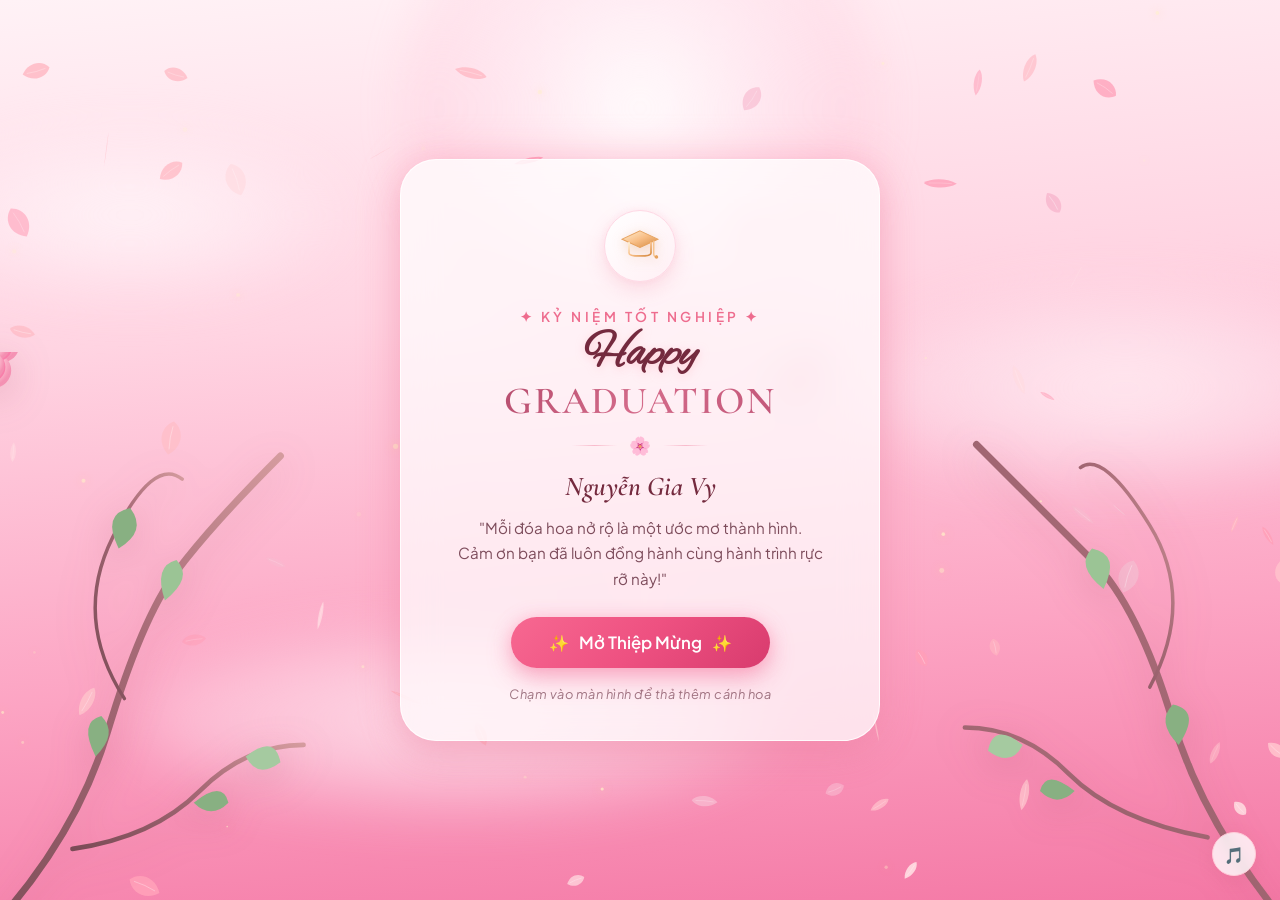
==== index.html @ b35f0ede "feat: init graduation card intro with blooming flowers and pink sky" ====
<!DOCTYPE html>
<html lang="vi">
<head>
  <meta charset="UTF-8">
  <meta name="viewport" content="width=device-width, initial-scale=1.0">
  <title>Thiệp Tốt Nghiệp - Gia Vy</title>
  <!-- Google Fonts -->
  <link rel="preconnect" href="https://fonts.googleapis.com">
  <link rel="preconnect" href="https://fonts.gstatic.com" crossorigin>
  <link href="https://fonts.googleapis.com/css2?family=Alex+Brush&family=Cormorant+Garamond:ital,wght@0,400;0,600;1,400&family=Plus+Jakarta+Sans:wght@300;400;500;600&display=swap" rel="stylesheet">
  <!-- Stylesheet -->
  <link rel="stylesheet" href="style.css">
</head>
<body>

  <!-- Background Canvas for Falling Petals & Fairy Lights -->
  <canvas id="petalCanvas"></canvas>

  <!-- Sky Elements: Floating Dreamy Clouds & Sun Glow -->
  <div class="sky-atmosphere">
    <div class="sun-glow"></div>
    <div class="cloud cloud-1"></div>
    <div class="cloud cloud-2"></div>
    <div class="cloud cloud-3"></div>
  </div>

  <!-- Growing Flower Vines & Blooming Blossoms (SVG Frame) -->
  <div class="floral-frame">
    <!-- Bottom Left Blooming Branch -->
    <svg class="vine-branch vine-left" viewBox="0 0 450 500" fill="none" xmlns="http://www.w3.org/2000/svg">
      <defs>
        <linearGradient id="branchGrad" x1="0%" y1="100%" x2="100%" y2="0%">
          <stop offset="0%" stop-color="#7a4b56"/>
          <stop offset="60%" stop-color="#a86b77"/>
          <stop offset="100%" stop-color="#d49b9e"/>
        </linearGradient>
        <radialGradient id="petalGrad1" cx="30%" cy="30%" r="70%">
          <stop offset="0%" stop-color="#fff5f7"/>
          <stop offset="50%" stop-color="#ffb8cf"/>
          <stop offset="100%" stop-color="#f87aa7"/>
        </radialGradient>
        <radialGradient id="petalGrad2" cx="30%" cy="30%" r="70%">
          <stop offset="0%" stop-color="#ffffff"/>
          <stop offset="60%" stop-color="#ffccd9"/>
          <stop offset="100%" stop-color="#f48fb1"/>
        </radialGradient>
        <filter id="bloomGlow" x="-20%" y="-20%" width="140%" height="140%">
          <feGaussianBlur stdDeviation="3" result="blur" />
          <feComposite in="SourceGraphic" in2="blur" operator="over" />
        </filter>
      </defs>

      <!-- Main Branch Trunk -->
      <path class="branch-stem branch-stem-1" d="M -10 520 Q 80 430 110 330 T 170 190 T 260 90" stroke="url(#branchGrad)" stroke-width="6" stroke-linecap="round"/>
      <path class="branch-stem branch-stem-2" d="M 80 430 Q 150 420 190 380 T 280 340" stroke="url(#branchGrad)" stroke-width="4" stroke-linecap="round"/>
      <path class="branch-stem branch-stem-3" d="M 125 300 Q 80 230 115 160 T 175 110" stroke="url(#branchGrad)" stroke-width="3" stroke-linecap="round"/>

      <!-- Leaves -->
      <g class="leaves-group">
        <path class="leaf leaf-1" d="M 100 350 Q 85 320 105 315 Q 120 330 100 350 Z" fill="#88b082"/>
        <path class="leaf leaf-2" d="M 160 215 Q 150 185 170 180 Q 185 195 160 215 Z" fill="#9bc495"/>
        <path class="leaf leaf-3" d="M 185 390 Q 210 370 215 390 Q 200 405 185 390 Z" fill="#88b082"/>
        <path class="leaf leaf-4" d="M 230 350 Q 255 330 260 355 Q 240 370 230 350 Z" fill="#a5caa0"/>
        <path class="leaf leaf-5" d="M 120 170 Q 105 140 130 135 Q 145 155 120 170 Z" fill="#88b082"/>
      </g>

      <!-- Blossoms on Left Branch -->
      <g class="flower-node flower-1" transform="translate(260, 90)">
        <g class="flower-petals">
          <circle cx="0" cy="-18" r="14" fill="url(#petalGrad1)" opacity="0.9"/>
          <circle cx="17" cy="-6" r="14" fill="url(#petalGrad1)" opacity="0.9"/>
          <circle cx="11" cy="15" r="14" fill="url(#petalGrad1)" opacity="0.9"/>
          <circle cx="-11" cy="15" r="14" fill="url(#petalGrad1)" opacity="0.9"/>
          <circle cx="-17" cy="-6" r="14" fill="url(#petalGrad1)" opacity="0.9"/>
          <!-- Inner Core -->
          <circle cx="0" cy="0" r="7" fill="#ffe082"/>
          <circle cx="0" cy="0" r="3" fill="#ffb300"/>
        </g>
      </g>

      <g class="flower-node flower-2" transform="translate(170, 190) scale(1.15)">
        <g class="flower-petals">
          <circle cx="0" cy="-20" r="15" fill="url(#petalGrad2)" opacity="0.95"/>
          <circle cx="19" cy="-6" r="15" fill="url(#petalGrad2)" opacity="0.95"/>
          <circle cx="12" cy="16" r="15" fill="url(#petalGrad2)" opacity="0.95"/>
          <circle cx="-12" cy="16" r="15" fill="url(#petalGrad2)" opacity="0.95"/>
          <circle cx="-19" cy="-6" r="15" fill="url(#petalGrad2)" opacity="0.95"/>
          <circle cx="0" cy="0" r="8" fill="#ffe57f"/>
          <circle cx="0" cy="0" r="4" fill="#ffca28"/>
        </g>
      </g>

      <g class="flower-node flower-3" transform="translate(280, 340) scale(0.95)">
        <g class="flower-petals">
          <circle cx="0" cy="-16" r="13" fill="url(#petalGrad1)" opacity="0.9"/>
          <circle cx="15" cy="-5" r="13" fill="url(#petalGrad1)" opacity="0.9"/>
          <circle cx="9" cy="13" r="13" fill="url(#petalGrad1)" opacity="0.9"/>
          <circle cx="-9" cy="13" r="13" fill="url(#petalGrad1)" opacity="0.9"/>
          <circle cx="-15" cy="-5" r="13" fill="url(#petalGrad1)" opacity="0.9"/>
          <circle cx="0" cy="0" r="6" fill="#ffe082"/>
        </g>
      </g>

      <g class="flower-node flower-4" transform="translate(175, 110) scale(0.85)">
        <g class="flower-petals">
          <circle cx="0" cy="-15" r="12" fill="url(#petalGrad2)"/>
          <circle cx="14" cy="-5" r="12" fill="url(#petalGrad2)"/>
          <circle cx="9" cy="12" r="12" fill="url(#petalGrad2)"/>
          <circle cx="-9" cy="12" r="12" fill="url(#petalGrad2)"/>
          <circle cx="-14" cy="-5" r="12" fill="url(#petalGrad2)"/>
          <circle cx="0" cy="0" r="5" fill="#ffe082"/>
        </g>
      </g>

      <!-- Flower Buds -->
      <g class="flower-node flower-bud-1" transform="translate(125, 300) scale(0.6)">
        <ellipse cx="0" cy="0" rx="9" ry="15" fill="#f48fb1" transform="rotate(-30)"/>
        <ellipse cx="4" cy="0" rx="7" ry="12" fill="#ffb8cf" transform="rotate(-15)"/>
      </g>
    </svg>

    <!-- Bottom Right Blooming Branch -->
    <svg class="vine-branch vine-right" viewBox="0 0 450 500" fill="none" xmlns="http://www.w3.org/2000/svg">
      <!-- Symmetrical / organically mirrored branches -->
      <path class="branch-stem branch-stem-r1" d="M 460 520 Q 370 420 340 320 T 270 180 T 170 80" stroke="url(#branchGrad)" stroke-width="6" stroke-linecap="round"/>
      <path class="branch-stem branch-stem-r2" d="M 370 420 Q 290 405 250 365 T 160 325" stroke="url(#branchGrad)" stroke-width="4" stroke-linecap="round"/>
      <path class="branch-stem branch-stem-r3" d="M 320 290 Q 360 215 320 150 T 260 100" stroke="url(#branchGrad)" stroke-width="3" stroke-linecap="round"/>

      <!-- Leaves -->
      <g class="leaves-group">
        <path class="leaf leaf-r1" d="M 345 340 Q 365 310 340 305 Q 325 320 345 340 Z" fill="#88b082"/>
        <path class="leaf leaf-r2" d="M 280 205 Q 295 175 270 170 Q 255 185 280 205 Z" fill="#9bc495"/>
        <path class="leaf leaf-r3" d="M 255 380 Q 230 360 225 380 Q 240 395 255 380 Z" fill="#88b082"/>
        <path class="leaf leaf-r4" d="M 210 340 Q 185 320 180 345 Q 200 360 210 340 Z" fill="#a5caa0"/>
      </g>

      <!-- Blossoms on Right Branch -->
      <g class="flower-node flower-r1" transform="translate(170, 80) scale(1.1)">
        <g class="flower-petals">
          <circle cx="0" cy="-18" r="14" fill="url(#petalGrad1)" opacity="0.92"/>
          <circle cx="17" cy="-6" r="14" fill="url(#petalGrad1)" opacity="0.92"/>
          <circle cx="11" cy="15" r="14" fill="url(#petalGrad1)" opacity="0.92"/>
          <circle cx="-11" cy="15" r="14" fill="url(#petalGrad1)" opacity="0.92"/>
          <circle cx="-17" cy="-6" r="14" fill="url(#petalGrad1)" opacity="0.92"/>
          <circle cx="0" cy="0" r="7" fill="#ffe082"/>
          <circle cx="0" cy="0" r="3" fill="#ffb300"/>
        </g>
      </g>

      <g class="flower-node flower-r2" transform="translate(270, 180) scale(1.2)">
        <g class="flower-petals">
          <circle cx="0" cy="-20" r="15" fill="url(#petalGrad2)" opacity="0.96"/>
          <circle cx="19" cy="-6" r="15" fill="url(#petalGrad2)" opacity="0.96"/>
          <circle cx="12" cy="16" r="15" fill="url(#petalGrad2)" opacity="0.96"/>
          <circle cx="-12" cy="16" r="15" fill="url(#petalGrad2)" opacity="0.96"/>
          <circle cx="-19" cy="-6" r="15" fill="url(#petalGrad2)" opacity="0.96"/>
          <circle cx="0" cy="0" r="8" fill="#ffe57f"/>
          <circle cx="0" cy="0" r="4" fill="#ffca28"/>
        </g>
      </g>

      <g class="flower-node flower-r3" transform="translate(160, 325) scale(0.9)">
        <g class="flower-petals">
          <circle cx="0" cy="-16" r="13" fill="url(#petalGrad1)"/>
          <circle cx="15" cy="-5" r="13" fill="url(#petalGrad1)"/>
          <circle cx="9" cy="13" r="13" fill="url(#petalGrad1)"/>
          <circle cx="-9" cy="13" r="13" fill="url(#petalGrad1)"/>
          <circle cx="-15" cy="-5" r="13" fill="url(#petalGrad1)"/>
          <circle cx="0" cy="0" r="6" fill="#ffe082"/>
        </g>
      </g>

      <g class="flower-node flower-r4" transform="translate(260, 100) scale(0.8)">
        <g class="flower-petals">
          <circle cx="0" cy="-15" r="12" fill="url(#petalGrad2)"/>
          <circle cx="14" cy="-5" r="12" fill="url(#petalGrad2)"/>
          <circle cx="9" cy="12" r="12" fill="url(#petalGrad2)"/>
          <circle cx="-9" cy="12" r="12" fill="url(#petalGrad2)"/>
          <circle cx="-14" cy="-5" r="12" fill="url(#petalGrad2)"/>
          <circle cx="0" cy="0" r="5" fill="#ffe082"/>
        </g>
      </g>
    </svg>
  </div>

  <!-- Central Intro Content Container -->
  <main class="intro-container">
    <div class="intro-card" id="introCard">
      <!-- Graduation Icon Badge -->
      <div class="badge-wrapper">
        <div class="badge-pulse"></div>
        <div class="grad-badge">
          <!-- Graduation Cap SVG -->
          <svg class="cap-svg" viewBox="0 0 64 64" fill="none" xmlns="http://www.w3.org/2000/svg">
            <path d="M32 10 L58 22 L32 34 L6 22 Z" fill="url(#badgeGoldGrad)" stroke="#e6a15c" stroke-width="1.5"/>
            <path d="M16 27 V42 C16 48 48 48 48 42 V27" stroke="url(#badgeGoldGrad)" stroke-width="2.5" fill="none" stroke-linecap="round"/>
            <path d="M52 25 V44 Q52 46 54 48 L56 46" stroke="#f6c28b" stroke-width="2" stroke-linecap="round"/>
            <circle cx="56" cy="48" r="2.5" fill="#e6a15c"/>
            <defs>
              <linearGradient id="badgeGoldGrad" x1="0%" y1="0%" x2="100%" y2="100%">
                <stop offset="0%" stop-color="#fff0d4"/>
                <stop offset="50%" stop-color="#f8be86"/>
                <stop offset="100%" stop-color="#d4883e"/>
              </linearGradient>
            </defs>
          </svg>
        </div>
      </div>

      <!-- Typography -->
      <div class="text-group">
        <p class="intro-pretitle">✦ Kỷ Niệm Tốt Nghiệp ✦</p>
        <h1 class="intro-title">
          <span class="greeting-word">Happy</span>
          <span class="highlight-name">Graduation</span>
        </h1>
        <div class="title-divider">
          <span class="divider-line"></span>
          <span class="divider-flower">🌸</span>
          <span class="divider-line"></span>
        </div>
        <p class="intro-recipient">Nguyễn Gia Vy</p>
        <p class="intro-quote">
          "Mỗi đóa hoa nở rộ là một ước mơ thành hình.<br>
          Cảm ơn bạn đã luôn đồng hành cùng hành trình rực rỡ này!"
        </p>
      </div>

      <!-- Call to Action Button -->
      <div class="action-wrap">
        <button class="open-card-btn" id="openCardBtn" aria-label="Mở thiệp mời">
          <span class="btn-sparkle">✨</span>
          <span class="btn-text">Mở Thiệp Mừng</span>
          <span class="btn-sparkle">✨</span>
          <div class="btn-reflection"></div>
        </button>
      </div>

      <!-- Subtle hint text -->
      <p class="tap-hint">Chạm vào màn hình để thả thêm cánh hoa</p>
    </div>
  </main>

  <!-- Interactive Invitation Modal (Appears when button is clicked) -->
  <section class="invitation-modal" id="invitationModal" aria-hidden="true">
    <div class="modal-backdrop" id="modalBackdrop"></div>
    <div class="modal-card">
      <button class="close-btn" id="closeModalBtn" aria-label="Đóng thiệp">&times;</button>
      <div class="modal-inner">
        <div class="modal-header">
          <span class="modal-tag">LỜI MỜI TRÂN TRỌNG</span>
          <h2>Lễ Trao Bằng Tốt Nghiệp</h2>
          <div class="gold-line"></div>
        </div>
        <div class="modal-body">
          <p class="invitee-text">Thân mời Bạn đến chung vui cùng</p>
          <h3 class="grad-name">Nguyễn Gia Vy</h3>
          
          <div class="info-grid">
            <div class="info-item">
              <span class="info-icon">📅</span>
              <div class="info-detail">
                <strong>Thời gian</strong>
                <p>08:30 — Thứ Bảy, Ngày 28/11/2026</p>
              </div>
            </div>
            <div class="info-item">
              <span class="info-icon">📍</span>
              <div class="info-detail">
                <strong>Địa điểm</strong>
                <p>Hội Trường A - Đại học Quốc Gia</p>
              </div>
            </div>
            <div class="info-item">
              <span class="info-icon">👗</span>
              <div class="info-detail">
                <strong>Dresscode</strong>
                <p>Trắng / Hồng Pastel / Tự do rạng rỡ</p>
              </div>
            </div>
          </div>

          <div class="modal-wish">
            "Sự hiện diện của bạn là niềm vinh hạnh và kỷ niệm đáng nhớ nhất trong ngày tốt nghiệp của mình!"
          </div>
        </div>
        <div class="modal-footer">
          <button class="btn-secondary" id="replayIntroBtn">🌸 Xem lại hiệu ứng hoa</button>
        </div>
      </div>
    </div>
  </section>

  <!-- Audio control (optional gentle ambiance) -->
  <div class="audio-control" id="audioToggle" title="Bật/Tắt nhạc nhẹ">
    <span class="audio-icon">🎵</span>
  </div>

  <!-- Scripts -->
  <script src="script.js"></script>
</body>
</html>
---- style.css ----
/* ==========================================================================
   GRADUATION INVITATION INTRO - PINK SKY & BLOOMING BLOSSOMS
   ========================================================================== */

:root {
  --pink-sky-top: #fff0f5;
  --pink-sky-mid: #ffd1dc;
  --pink-sky-bot: #f99bb8;
  --pink-deep: #ee6c8e;
  --pink-accent: #ff477e;
  --pink-dark-rose: #742a3e;
  --gold-warm: #dca052;
  --gold-light: #ffe5b4;
  --gold-glow: rgba(230, 161, 92, 0.4);
  --card-bg: rgba(255, 255, 255, 0.72);
  --card-border: rgba(255, 255, 255, 0.85);
  --text-primary: #4d2331;
  --text-secondary: #7e4d5c;
  --shadow-soft: 0 15px 35px rgba(212, 107, 138, 0.22);
  --shadow-glow: 0 0 40px rgba(255, 154, 182, 0.45);
}

* {
  margin: 0;
  padding: 0;
  box-sizing: border-box;
  -webkit-tap-highlight-color: transparent;
}

html, body {
  width: 100%;
  height: 100%;
  overflow: hidden;
  font-family: 'Plus Jakarta Sans', -apple-system, BlinkMacSystemFont, sans-serif;
  color: var(--text-primary);
  background: linear-gradient(175deg, #fff2f6 0%, #ffd4e2 35%, #fca4c3 70%, #f478a5 100%);
  user-select: none;
}

/* ==========================================
   1. PINK SKY & CLOUDS ATMOSPHERE
   ========================================== */
.sky-atmosphere {
  position: absolute;
  top: 0;
  left: 0;
  width: 100%;
  height: 100%;
  pointer-events: none;
  z-index: 1;
  overflow: hidden;
}

/* Soft glowing sun aura */
.sun-glow {
  position: absolute;
  top: 12%;
  left: 50%;
  transform: translate(-50%, -50%);
  width: 480px;
  height: 480px;
  border-radius: 50%;
  background: radial-gradient(circle, rgba(255, 255, 255, 0.85) 0%, rgba(255, 230, 240, 0.5) 40%, rgba(255, 182, 206, 0.2) 65%, transparent 80%);
  filter: blur(20px);
  animation: sunBreathe 6s ease-in-out infinite alternate;
}

@keyframes sunBreathe {
  0% { transform: translate(-50%, -50%) scale(0.95); opacity: 0.85; }
  100% { transform: translate(-50%, -50%) scale(1.08); opacity: 1; }
}

/* Dreamy floating pink clouds */
.cloud {
  position: absolute;
  background: radial-gradient(ellipse at center, rgba(255, 255, 255, 0.65) 0%, rgba(255, 238, 245, 0.35) 60%, transparent 80%);
  border-radius: 50%;
  filter: blur(28px);
  pointer-events: none;
}

.cloud-1 {
  width: 420px;
  height: 160px;
  top: 15%;
  left: -80px;
  animation: floatCloudLeft 35s linear infinite;
}

.cloud-2 {
  width: 550px;
  height: 200px;
  top: 32%;
  right: -120px;
  animation: floatCloudRight 42s linear infinite;
}

.cloud-3 {
  width: 650px;
  height: 180px;
  bottom: 10%;
  left: 10%;
  animation: floatCloudLeft 50s linear infinite;
}

@keyframes floatCloudLeft {
  0% { transform: translateX(-60px); }
  50% { transform: translateX(60px); }
  100% { transform: translateX(-60px); }
}

@keyframes floatCloudRight {
  0% { transform: translateX(50px); }
  50% { transform: translateX(-50px); }
  100% { transform: translateX(50px); }
}

/* ==========================================
   2. CANVAS FOR FALLING PETALS & SPARKLES
   ========================================== */
#petalCanvas {
  position: absolute;
  top: 0;
  left: 0;
  width: 100%;
  height: 100%;
  z-index: 2;
  pointer-events: auto; /* allows interactive touch/clicks */
}

/* ==========================================
   3. FLORAL FRAME & BLOOMING VINES
   ========================================== */
.floral-frame {
  position: absolute;
  top: 0;
  left: 0;
  width: 100%;
  height: 100%;
  pointer-events: none;
  z-index: 3;
  overflow: hidden;
}

.vine-branch {
  position: absolute;
  bottom: -30px;
  width: 46vw;
  max-width: 520px;
  min-width: 280px;
  filter: drop-shadow(0 10px 18px rgba(160, 68, 96, 0.25));
}

.vine-left {
  left: -20px;
}

.vine-right {
  right: -20px;
}

/* Branch growth animation using stroke-dashoffset */
.branch-stem {
  stroke-dasharray: 1000;
  stroke-dashoffset: 1000;
  animation: growBranch 2.8s cubic-bezier(0.22, 1, 0.36, 1) forwards;
}

.branch-stem-1, .branch-stem-r1 {
  animation-delay: 0.2s;
}

.branch-stem-2, .branch-stem-r2 {
  animation-delay: 0.7s;
}

.branch-stem-3, .branch-stem-r3 {
  animation-delay: 1.1s;
}

@keyframes growBranch {
  to {
    stroke-dashoffset: 0;
  }
}

/* Leaves sprouting animation */
.leaf {
  transform-box: fill-box;
  transform-origin: center bottom;
  transform: scale(0) rotate(15deg);
  opacity: 0;
  animation: sproutLeaf 1.4s cubic-bezier(0.34, 1.56, 0.64, 1) forwards;
}

.leaf-1, .leaf-r1 { animation-delay: 1.2s; }
.leaf-2, .leaf-r2 { animation-delay: 1.5s; }
.leaf-3, .leaf-r3 { animation-delay: 1.7s; }
.leaf-4, .leaf-r4 { animation-delay: 1.9s; }
.leaf-5 { animation-delay: 2.1s; }

@keyframes sproutLeaf {
  0% {
    transform: scale(0) rotate(20deg);
    opacity: 0;
  }
  60% {
    opacity: 1;
    transform: scale(1.15) rotate(-5deg);
  }
  100% {
    opacity: 1;
    transform: scale(1) rotate(0deg);
  }
}

/* Flowers blossoming animation */
.flower-node {
  transform-box: fill-box;
  transform-origin: center center;
  transform: scale(0) rotate(-45deg);
  opacity: 0;
  animation: bloomBlossom 1.8s cubic-bezier(0.175, 0.885, 0.32, 1.275) forwards;
}

/* Staggered blossoming sequence */
.flower-1 { animation-delay: 1.4s; }
.flower-2 { animation-delay: 1.8s; }
.flower-3 { animation-delay: 2.2s; }
.flower-4 { animation-delay: 2.5s; }
.flower-bud-1 { animation-delay: 1.6s; }

.flower-r1 { animation-delay: 1.5s; }
.flower-r2 { animation-delay: 1.9s; }
.flower-r3 { animation-delay: 2.3s; }
.flower-r4 { animation-delay: 2.6s; }

@keyframes bloomBlossom {
  0% {
    transform: scale(0) rotate(-60deg);
    opacity: 0;
  }
  50% {
    opacity: 1;
  }
  75% {
    transform: scale(1.18) rotate(10deg);
  }
  100% {
    transform: scale(1) rotate(0deg);
    opacity: 1;
  }
}

/* Delicate continuous flower breathing animation */
.flower-petals {
  animation: flowerBreeze 5s ease-in-out infinite alternate;
  transform-origin: center;
}

@keyframes flowerBreeze {
  0% { transform: rotate(0deg) scale(1); }
  50% { transform: rotate(2deg) scale(1.02); }
  100% { transform: rotate(-2deg) scale(0.99); }
}

/* ==========================================
   4. INTRO CARD CONTAINER
   ========================================== */
.intro-container {
  position: relative;
  z-index: 10;
  width: 100%;
  height: 100%;
  display: flex;
  justify-content: center;
  align-items: center;
  padding: 24px;
}

.intro-card {
  max-width: 480px;
  width: 100%;
  padding: 44px 34px 38px;
  background: var(--card-bg);
  border: 1.5px solid var(--card-border);
  backdrop-filter: blur(18px);
  -webkit-backdrop-filter: blur(18px);
  border-radius: 36px;
  box-shadow: var(--shadow-soft), var(--shadow-glow);
  text-align: center;
  display: flex;
  flex-direction: column;
  align-items: center;
  opacity: 0;
  transform: translateY(30px) scale(0.96);
  animation: introCardEntrance 1.6s cubic-bezier(0.16, 1, 0.3, 1) 1.5s forwards;
  transition: transform 0.4s ease, box-shadow 0.4s ease;
}

@keyframes introCardEntrance {
  to {
    opacity: 1;
    transform: translateY(0) scale(1);
  }
}

.intro-card:hover {
  box-shadow: 0 20px 45px rgba(212, 107, 138, 0.28), 0 0 55px rgba(255, 154, 182, 0.55);
}

/* Graduation Badge */
.badge-wrapper {
  position: relative;
  width: 84px;
  height: 84px;
  margin-bottom: 20px;
  display: flex;
  align-items: center;
  justify-content: center;
}

.badge-pulse {
  position: absolute;
  width: 100%;
  height: 100%;
  border-radius: 50%;
  background: radial-gradient(circle, rgba(255, 180, 204, 0.6) 0%, rgba(255, 140, 175, 0) 70%);
  animation: pulseGlow 2.8s infinite;
}

@keyframes pulseGlow {
  0% { transform: scale(0.85); opacity: 0.6; }
  50% { transform: scale(1.35); opacity: 0.15; }
  100% { transform: scale(0.85); opacity: 0.6; }
}

.grad-badge {
  position: relative;
  width: 72px;
  height: 72px;
  border-radius: 50%;
  background: linear-gradient(135deg, #ffffff 0%, #fff0f5 100%);
  border: 1.5px solid #fed8e4;
  box-shadow: 0 8px 20px rgba(238, 108, 142, 0.2);
  display: flex;
  align-items: center;
  justify-content: center;
}

.cap-svg {
  width: 44px;
  height: 44px;
  filter: drop-shadow(0 3px 6px rgba(214, 136, 62, 0.3));
}

/* Typography */
.text-group {
  width: 100%;
}

.intro-pretitle {
  font-size: 0.85rem;
  font-weight: 600;
  letter-spacing: 3.5px;
  text-transform: uppercase;
  color: var(--pink-deep);
  margin-bottom: 8px;
}

.intro-title {
  display: flex;
  flex-direction: column;
  gap: 2px;
  margin-bottom: 12px;
}

.greeting-word {
  font-family: 'Alex Brush', cursive;
  font-size: 2.8rem;
  color: var(--pink-dark-rose);
  line-height: 1;
  text-shadow: 0 2px 8px rgba(255, 182, 193, 0.5);
}

.highlight-name {
  font-family: 'Cormorant Garamond', Georgia, serif;
  font-size: 2.4rem;
  font-weight: 600;
  letter-spacing: 2px;
  text-transform: uppercase;
  background: linear-gradient(135deg, #a83e60 0%, #d46b8a 50%, #b84b6f 100%);
  -webkit-background-clip: text;
  -webkit-text-fill-color: transparent;
  line-height: 1.1;
}

.title-divider {
  display: flex;
  align-items: center;
  justify-content: center;
  gap: 12px;
  margin: 10px 0 14px;
}

.divider-line {
  height: 1px;
  width: 45px;
  background: linear-gradient(to right, transparent, rgba(238, 108, 142, 0.4), transparent);
}

.divider-flower {
  font-size: 1.1rem;
  animation: spinSlow 14s linear infinite;
}

@keyframes spinSlow {
  100% { transform: rotate(360deg); }
}

.intro-recipient {
  font-family: 'Cormorant Garamond', serif;
  font-size: 1.7rem;
  font-weight: 600;
  font-style: italic;
  color: var(--pink-dark-rose);
  margin-bottom: 12px;
}

.intro-quote {
  font-size: 0.95rem;
  line-height: 1.65;
  color: var(--text-secondary);
  font-weight: 400;
  max-width: 380px;
  margin: 0 auto 26px;
}

/* Call to Action Button */
.action-wrap {
  width: 100%;
  display: flex;
  justify-content: center;
}

.open-card-btn {
  position: relative;
  overflow: hidden;
  display: inline-flex;
  align-items: center;
  justify-content: center;
  gap: 10px;
  padding: 15px 38px;
  font-size: 1.05rem;
  font-weight: 600;
  font-family: 'Plus Jakarta Sans', sans-serif;
  color: #ffffff;
  background: linear-gradient(135deg, #f76891 0%, #ee5181 50%, #d83b6e 100%);
  border: none;
  border-radius: 50px;
  cursor: pointer;
  box-shadow: 0 10px 25px rgba(238, 81, 129, 0.4), 0 0 15px rgba(255, 182, 206, 0.5);
  transition: all 0.35s cubic-bezier(0.2, 0.8, 0.2, 1);
}

.open-card-btn:hover {
  transform: translateY(-3px) scale(1.03);
  box-shadow: 0 14px 32px rgba(238, 81, 129, 0.5), 0 0 25px rgba(255, 182, 206, 0.7);
  background: linear-gradient(135deg, #ff719a 0%, #f65888 50%, #de4477 100%);
}

.open-card-btn:active {
  transform: translateY(1px) scale(0.98);
}

.btn-reflection {
  position: absolute;
  top: 0;
  left: -120%;
  width: 80%;
  height: 100%;
  background: linear-gradient(90deg, transparent, rgba(255, 255, 255, 0.45), transparent);
  transform: skewX(-25deg);
  animation: shineReflect 4.5s infinite;
}

@keyframes shineReflect {
  0% { left: -120%; }
  35% { left: 140%; }
  100% { left: 140%; }
}

.btn-sparkle {
  font-size: 1rem;
  transition: transform 0.3s ease;
}

.open-card-btn:hover .btn-sparkle {
  transform: scale(1.3) rotate(20deg);
}

.tap-hint {
  font-size: 0.8rem;
  color: rgba(126, 77, 92, 0.75);
  margin-top: 18px;
  font-style: italic;
  letter-spacing: 0.5px;
}

/* ==========================================
   5. INVITATION MODAL / MAIN CARD POPUP
   ========================================== */
.invitation-modal {
  position: fixed;
  top: 0;
  left: 0;
  width: 100%;
  height: 100%;
  z-index: 100;
  display: flex;
  align-items: center;
  justify-content: center;
  padding: 20px;
  opacity: 0;
  pointer-events: none;
  transition: opacity 0.5s ease;
}

.invitation-modal.active {
  opacity: 1;
  pointer-events: auto;
}

.modal-backdrop {
  position: absolute;
  top: 0;
  left: 0;
  width: 100%;
  height: 100%;
  background: rgba(77, 35, 49, 0.45);
  backdrop-filter: blur(8px);
  -webkit-backdrop-filter: blur(8px);
}

.modal-card {
  position: relative;
  max-width: 500px;
  width: 100%;
  background: #fffdfd;
  border-radius: 28px;
  box-shadow: 0 25px 60px rgba(0, 0, 0, 0.25), 0 0 40px rgba(255, 170, 196, 0.35);
  border: 2px solid #ffe3ec;
  padding: 38px 32px 30px;
  transform: scale(0.88) translateY(20px);
  transition: transform 0.5s cubic-bezier(0.19, 1, 0.22, 1);
  overflow: hidden;
}

.invitation-modal.active .modal-card {
  transform: scale(1) translateY(0);
}

/* Inner golden decorative border */
.modal-inner {
  border: 1px dashed #f6b5cc;
  padding: 24px 20px;
  border-radius: 18px;
  text-align: center;
  background: linear-gradient(180deg, rgba(255, 245, 248, 0.4) 0%, rgba(255, 255, 255, 0.8) 100%);
}

.close-btn {
  position: absolute;
  top: 16px;
  right: 20px;
  background: none;
  border: none;
  font-size: 2rem;
  color: #a86479;
  cursor: pointer;
  line-height: 1;
  transition: color 0.2s, transform 0.2s;
}

.close-btn:hover {
  color: var(--pink-accent);
  transform: scale(1.15);
}

.modal-tag {
  display: inline-block;
  font-size: 0.75rem;
  font-weight: 600;
  letter-spacing: 3px;
  color: var(--pink-deep);
  background: #ffe6ee;
  padding: 5px 14px;
  border-radius: 20px;
  margin-bottom: 10px;
}

.modal-header h2 {
  font-family: 'Cormorant Garamond', Georgia, serif;
  font-size: 1.9rem;
  color: var(--pink-dark-rose);
  font-weight: 600;
}

.gold-line {
  height: 2px;
  width: 70px;
  background: linear-gradient(to right, transparent, #e6a15c, transparent);
  margin: 12px auto 16px;
}

.invitee-text {
  font-size: 0.95rem;
  color: var(--text-secondary);
  font-style: italic;
  margin-bottom: 4px;
}

.grad-name {
  font-family: 'Alex Brush', cursive;
  font-size: 2.8rem;
  color: var(--pink-deep);
  line-height: 1.2;
  margin-bottom: 20px;
}

.info-grid {
  display: flex;
  flex-direction: column;
  gap: 12px;
  text-align: left;
  background: #ffffff;
  padding: 16px 20px;
  border-radius: 14px;
  border: 1px solid #fce3ec;
  margin-bottom: 20px;
}

.info-item {
  display: flex;
  align-items: center;
  gap: 14px;
}

.info-icon {
  font-size: 1.4rem;
  line-height: 1;
}

.info-detail strong {
  font-size: 0.85rem;
  color: var(--pink-dark-rose);
  display: block;
}

.info-detail p {
  font-size: 0.92rem;
  color: #555;
  margin-top: 2px;
}

.modal-wish {
  font-size: 0.92rem;
  line-height: 1.6;
  font-style: italic;
  color: var(--text-secondary);
  margin-bottom: 22px;
}

.btn-secondary {
  background: #fff0f5;
  color: var(--pink-deep);
  border: 1px solid #ffccd9;
  padding: 10px 24px;
  border-radius: 25px;
  font-weight: 600;
  cursor: pointer;
  transition: all 0.3s ease;
  font-family: inherit;
}

.btn-secondary:hover {
  background: #ffe3ec;
  border-color: var(--pink-deep);
}

/* ==========================================
   6. AUDIO TOGGLE BUTTON
   ========================================== */
.audio-control {
  position: fixed;
  bottom: 24px;
  right: 24px;
  width: 44px;
  height: 44px;
  background: rgba(255, 255, 255, 0.8);
  border: 1.5px solid #ffccd9;
  border-radius: 50%;
  display: flex;
  align-items: center;
  justify-content: center;
  cursor: pointer;
  z-index: 50;
  box-shadow: 0 4px 15px rgba(220, 100, 130, 0.2);
  transition: all 0.3s ease;
  backdrop-filter: blur(6px);
}

.audio-control:hover {
  transform: scale(1.1);
  background: #ffffff;
}

.audio-control.playing {
  animation: audioPulse 1.8s infinite;
}

@keyframes audioPulse {
  0% { box-shadow: 0 0 0 0 rgba(238, 108, 142, 0.4); }
  70% { box-shadow: 0 0 0 12px rgba(238, 108, 142, 0); }
  100% { box-shadow: 0 0 0 0 rgba(238, 108, 142, 0); }
}

/* ==========================================
   7. RESPONSIVE BREAKPOINTS
   ========================================== */
@media (max-width: 600px) {
  .intro-card {
    padding: 34px 22px 28px;
    border-radius: 28px;
  }

  .badge-wrapper {
    width: 72px;
    height: 72px;
    margin-bottom: 14px;
  }

  .grad-badge {
    width: 62px;
    height: 62px;
  }

  .cap-svg {
    width: 36px;
    height: 36px;
  }

  .greeting-word {
    font-size: 2.3rem;
  }

  .highlight-name {
    font-size: 1.9rem;
    letter-spacing: 1.5px;
  }

  .intro-recipient {
    font-size: 1.45rem;
  }

  .intro-quote {
    font-size: 0.88rem;
    margin-bottom: 22px;
  }

  .open-card-btn {
    padding: 13px 30px;
    font-size: 0.98rem;
  }

  .vine-branch {
    width: 75vw;
    min-width: 240px;
  }

  .modal-card {
    padding: 26px 18px 22px;
  }

  .grad-name {
    font-size: 2.4rem;
  }
}
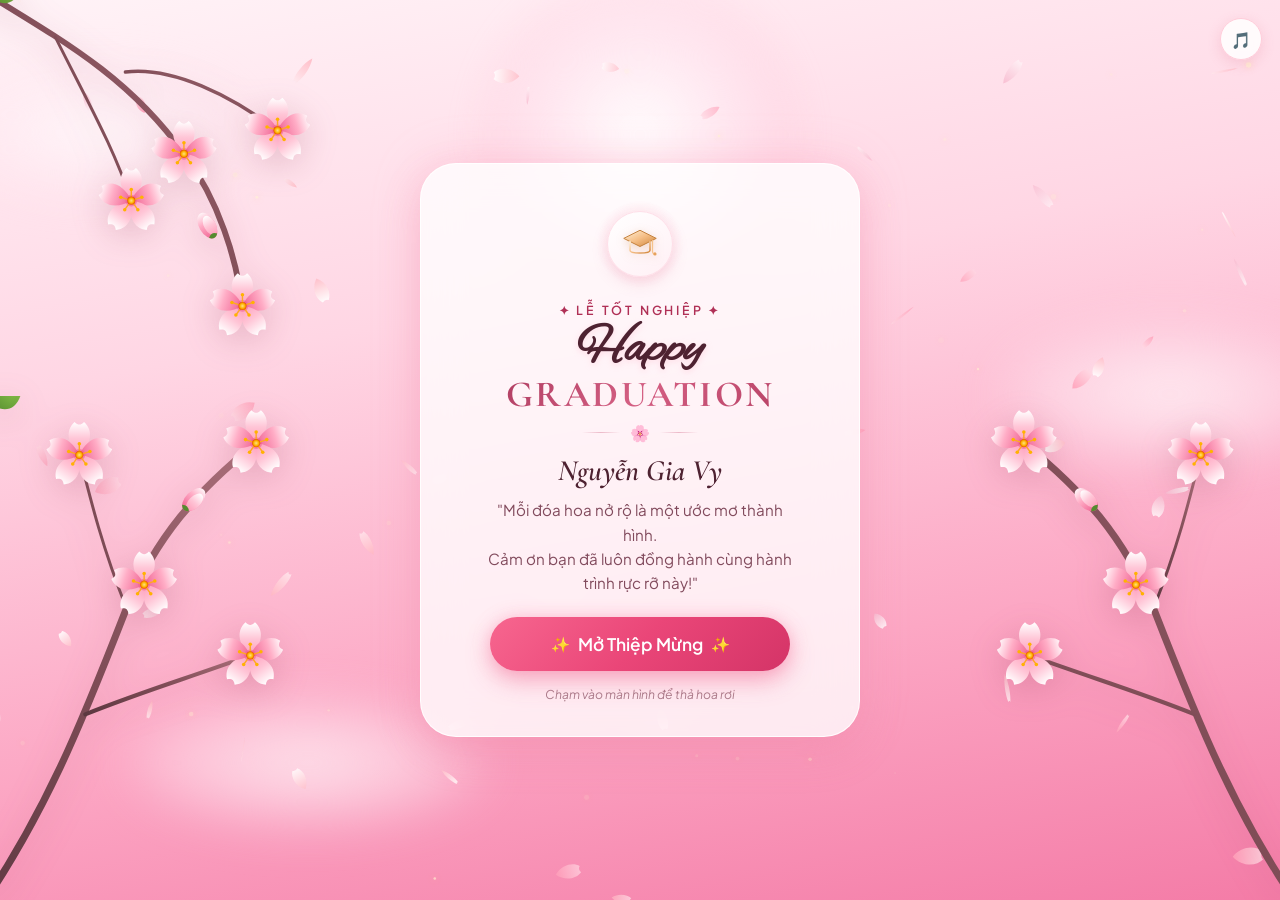
==== commit 3a7ada9b: "fix: blossom flowers animation and optimize layout for mobile screens" ====
--- a/index.html
+++ b/index.html
@@ -2,301 +2,378 @@
 <html lang="vi">
 <head>
   <meta charset="UTF-8">
-  <meta name="viewport" content="width=device-width, initial-scale=1.0">
-  <title>Thiệp Tốt Nghiệp - Gia Vy</title>
+  <meta name="viewport" content="width=device-width, initial-scale=1.0, maximum-scale=1.0, user-scalable=no, viewport-fit=cover">
+  <title>Thiệp Tốt Nghiệp - Nguyễn Gia Vy</title>
+  
   <!-- Google Fonts -->
   <link rel="preconnect" href="https://fonts.googleapis.com">
   <link rel="preconnect" href="https://fonts.gstatic.com" crossorigin>
-  <link href="https://fonts.googleapis.com/css2?family=Alex+Brush&family=Cormorant+Garamond:ital,wght@0,400;0,600;1,400&family=Plus+Jakarta+Sans:wght@300;400;500;600&display=swap" rel="stylesheet">
+  <link href="https://fonts.googleapis.com/css2?family=Alex+Brush&family=Cormorant+Garamond:ital,wght@0,500;0,700;1,400;1,600&family=Plus+Jakarta+Sans:wght@300;400;500;600;700&display=swap" rel="stylesheet">
+  
   <!-- Stylesheet -->
   <link rel="stylesheet" href="style.css">
 </head>
 <body>
 
-  <!-- Background Canvas for Falling Petals & Fairy Lights -->
+  <!-- Fullscreen Canvas for Floating Sakura Petals & Magic Dust -->
   <canvas id="petalCanvas"></canvas>
 
-  <!-- Sky Elements: Floating Dreamy Clouds & Sun Glow -->
-  <div class="sky-atmosphere">
-    <div class="sun-glow"></div>
-    <div class="cloud cloud-1"></div>
-    <div class="cloud cloud-2"></div>
-    <div class="cloud cloud-3"></div>
+  <!-- Sky Atmosphere: Sun Glow & Drifting Pink Clouds -->
+  <div class="sky-container">
+    <div class="sun-flare"></div>
+    <div class="dream-cloud cloud-top"></div>
+    <div class="dream-cloud cloud-middle"></div>
+    <div class="dream-cloud cloud-bottom"></div>
   </div>
 
-  <!-- Growing Flower Vines & Blooming Blossoms (SVG Frame) -->
-  <div class="floral-frame">
-    <!-- Bottom Left Blooming Branch -->
-    <svg class="vine-branch vine-left" viewBox="0 0 450 500" fill="none" xmlns="http://www.w3.org/2000/svg">
+  <!-- SVG Floral Branches & Blooming Flowers (Mobile-Optimized) -->
+  <div class="floral-overlay">
+    
+    <!-- SVG Defs for Petal Gradients & Shading -->
+    <svg width="0" height="0" class="svg-definitions">
       <defs>
-        <linearGradient id="branchGrad" x1="0%" y1="100%" x2="100%" y2="0%">
-          <stop offset="0%" stop-color="#7a4b56"/>
-          <stop offset="60%" stop-color="#a86b77"/>
-          <stop offset="100%" stop-color="#d49b9e"/>
+        <!-- Branch Wood Gradient -->
+        <linearGradient id="woodGradient" x1="0%" y1="100%" x2="100%" y2="0%">
+          <stop offset="0%" stop-color="#5c3840"/>
+          <stop offset="50%" stop-color="#804d57"/>
+          <stop offset="100%" stop-color="#ab707b"/>
         </linearGradient>
-        <radialGradient id="petalGrad1" cx="30%" cy="30%" r="70%">
-          <stop offset="0%" stop-color="#fff5f7"/>
-          <stop offset="50%" stop-color="#ffb8cf"/>
-          <stop offset="100%" stop-color="#f87aa7"/>
+
+        <!-- Sakura Petal Gradient (White to vivid soft pink) -->
+        <linearGradient id="sakuraPetalGrad" x1="0%" y1="100%" x2="0%" y2="0%">
+          <stop offset="0%" stop-color="#ff9ebb"/>
+          <stop offset="50%" stop-color="#ffc6d7"/>
+          <stop offset="100%" stop-color="#ffffff"/>
+        </linearGradient>
+
+        <!-- Sakura Petal Darker Gradient (For depth) -->
+        <linearGradient id="sakuraPetalDeep" x1="0%" y1="100%" x2="0%" y2="0%">
+          <stop offset="0%" stop-color="#f06292"/>
+          <stop offset="60%" stop-color="#ffadc6"/>
+          <stop offset="100%" stop-color="#fff5f8"/>
+        </linearGradient>
+
+        <!-- Leaf Gradient -->
+        <linearGradient id="leafGrad" x1="0%" y1="100%" x2="100%" y2="0%">
+          <stop offset="0%" stop-color="#558b2f"/>
+          <stop offset="100%" stop-color="#8bc34a"/>
+        </linearGradient>
+
+        <!-- Golden Flower Pistil -->
+        <radialGradient id="goldPistil" cx="50%" cy="50%" r="50%">
+          <stop offset="0%" stop-color="#ffe082"/>
+          <stop offset="60%" stop-color="#ffb300"/>
+          <stop offset="100%" stop-color="#e65100"/>
         </radialGradient>
-        <radialGradient id="petalGrad2" cx="30%" cy="30%" r="70%">
-          <stop offset="0%" stop-color="#ffffff"/>
-          <stop offset="60%" stop-color="#ffccd9"/>
-          <stop offset="100%" stop-color="#f48fb1"/>
-        </radialGradient>
-        <filter id="bloomGlow" x="-20%" y="-20%" width="140%" height="140%">
-          <feGaussianBlur stdDeviation="3" result="blur" />
-          <feComposite in="SourceGraphic" in2="blur" operator="over" />
-        </filter>
+
+        <!-- Full Cherry Blossom Definition -->
+        <g id="cherryBlossom">
+          <!-- 5 Sakura Petals with heart-notched tips -->
+          <g class="sakura-petals">
+            <!-- Petal 1 (Top) -->
+            <path d="M 0 0 C -9 -8 -13 -20 -4 -28 C -1 -25 1 -25 4 -28 C 13 -20 9 -8 0 0 Z" fill="url(#sakuraPetalGrad)" />
+            <!-- Petal 2 (Top-Right) -->
+            <path d="M 0 0 C -9 -8 -13 -20 -4 -28 C -1 -25 1 -25 4 -28 C 13 -20 9 -8 0 0 Z" fill="url(#sakuraPetalDeep)" transform="rotate(72)" />
+            <!-- Petal 3 (Bottom-Right) -->
+            <path d="M 0 0 C -9 -8 -13 -20 -4 -28 C -1 -25 1 -25 4 -28 C 13 -20 9 -8 0 0 Z" fill="url(#sakuraPetalGrad)" transform="rotate(144)" />
+            <!-- Petal 4 (Bottom-Left) -->
+            <path d="M 0 0 C -9 -8 -13 -20 -4 -28 C -1 -25 1 -25 4 -28 C 13 -20 9 -8 0 0 Z" fill="url(#sakuraPetalGrad)" transform="rotate(216)" />
+            <!-- Petal 5 (Top-Left) -->
+            <path d="M 0 0 C -9 -8 -13 -20 -4 -28 C -1 -25 1 -25 4 -28 C 13 -20 9 -8 0 0 Z" fill="url(#sakuraPetalDeep)" transform="rotate(288)" />
+          </g>
+
+          <!-- Flower Stamens & Center Pistil -->
+          <g class="sakura-center">
+            <!-- Radiating Stamen Filaments -->
+            <circle cx="0" cy="0" r="5" fill="#f06292" opacity="0.6"/>
+            <line x1="0" y1="0" x2="0" y2="-9" stroke="#ffa726" stroke-width="1.2" stroke-linecap="round"/>
+            <circle cx="0" cy="-9.5" r="1.5" fill="#ffb300"/>
+            
+            <line x1="0" y1="0" x2="8.5" y2="-2.8" stroke="#ffa726" stroke-width="1.2" stroke-linecap="round"/>
+            <circle cx="9" cy="-3" r="1.5" fill="#ffb300"/>
+            
+            <line x1="0" y1="0" x2="5.3" y2="7.3" stroke="#ffa726" stroke-width="1.2" stroke-linecap="round"/>
+            <circle cx="5.6" cy="7.7" r="1.5" fill="#ffb300"/>
+            
+            <line x1="0" y1="0" x2="-5.3" y2="7.3" stroke="#ffa726" stroke-width="1.2" stroke-linecap="round"/>
+            <circle cx="-5.6" cy="7.7" r="1.5" fill="#ffb300"/>
+            
+            <line x1="0" y1="0" x2="-8.5" y2="-2.8" stroke="#ffa726" stroke-width="1.2" stroke-linecap="round"/>
+            <circle cx="-9" cy="-3" r="1.5" fill="#ffb300"/>
+
+            <!-- Center Gold Glow -->
+            <circle cx="0" cy="0" r="3.5" fill="url(#goldPistil)"/>
+          </g>
+        </g>
+
+        <!-- Flower Bud Definition -->
+        <g id="flowerBud">
+          <ellipse cx="0" cy="-10" rx="7" ry="12" fill="url(#sakuraPetalDeep)"/>
+          <ellipse cx="2" cy="-9" rx="5" ry="9" fill="url(#sakuraPetalGrad)"/>
+          <path d="M -4 0 Q 0 -4 4 0 Q 0 4 -4 0 Z" fill="#558b2f"/>
+        </g>
       </defs>
-
-      <!-- Main Branch Trunk -->
-      <path class="branch-stem branch-stem-1" d="M -10 520 Q 80 430 110 330 T 170 190 T 260 90" stroke="url(#branchGrad)" stroke-width="6" stroke-linecap="round"/>
-      <path class="branch-stem branch-stem-2" d="M 80 430 Q 150 420 190 380 T 280 340" stroke="url(#branchGrad)" stroke-width="4" stroke-linecap="round"/>
-      <path class="branch-stem branch-stem-3" d="M 125 300 Q 80 230 115 160 T 175 110" stroke="url(#branchGrad)" stroke-width="3" stroke-linecap="round"/>
+    </svg>
+
+    <!-- Top Left Draping Cherry Branch -->
+    <svg class="floral-svg branch-top-left" viewBox="0 0 350 350" fill="none">
+      <!-- Main Branch -->
+      <path class="branch-path branch-delay-1" d="M -20 -10 C 60 40 120 70 170 140 C 200 180 215 230 220 270" stroke="url(#woodGradient)" stroke-width="5" stroke-linecap="round"/>
+      <path class="branch-path branch-delay-2" d="M 120 70 C 160 65 210 90 250 120" stroke="url(#woodGradient)" stroke-width="3" stroke-linecap="round"/>
+      <path class="branch-path branch-delay-3" d="M 60 40 C 90 100 110 135 125 180" stroke="url(#woodGradient)" stroke-width="2.5" stroke-linecap="round"/>
 
       <!-- Leaves -->
-      <g class="leaves-group">
-        <path class="leaf leaf-1" d="M 100 350 Q 85 320 105 315 Q 120 330 100 350 Z" fill="#88b082"/>
-        <path class="leaf leaf-2" d="M 160 215 Q 150 185 170 180 Q 185 195 160 215 Z" fill="#9bc495"/>
-        <path class="leaf leaf-3" d="M 185 390 Q 210 370 215 390 Q 200 405 185 390 Z" fill="#88b082"/>
-        <path class="leaf leaf-4" d="M 230 350 Q 255 330 260 355 Q 240 370 230 350 Z" fill="#a5caa0"/>
-        <path class="leaf leaf-5" d="M 120 170 Q 105 140 130 135 Q 145 155 120 170 Z" fill="#88b082"/>
-      </g>
-
-      <!-- Blossoms on Left Branch -->
-      <g class="flower-node flower-1" transform="translate(260, 90)">
-        <g class="flower-petals">
-          <circle cx="0" cy="-18" r="14" fill="url(#petalGrad1)" opacity="0.9"/>
-          <circle cx="17" cy="-6" r="14" fill="url(#petalGrad1)" opacity="0.9"/>
-          <circle cx="11" cy="15" r="14" fill="url(#petalGrad1)" opacity="0.9"/>
-          <circle cx="-11" cy="15" r="14" fill="url(#petalGrad1)" opacity="0.9"/>
-          <circle cx="-17" cy="-6" r="14" fill="url(#petalGrad1)" opacity="0.9"/>
-          <!-- Inner Core -->
-          <circle cx="0" cy="0" r="7" fill="#ffe082"/>
-          <circle cx="0" cy="0" r="3" fill="#ffb300"/>
-        </g>
-      </g>
-
-      <g class="flower-node flower-2" transform="translate(170, 190) scale(1.15)">
-        <g class="flower-petals">
-          <circle cx="0" cy="-20" r="15" fill="url(#petalGrad2)" opacity="0.95"/>
-          <circle cx="19" cy="-6" r="15" fill="url(#petalGrad2)" opacity="0.95"/>
-          <circle cx="12" cy="16" r="15" fill="url(#petalGrad2)" opacity="0.95"/>
-          <circle cx="-12" cy="16" r="15" fill="url(#petalGrad2)" opacity="0.95"/>
-          <circle cx="-19" cy="-6" r="15" fill="url(#petalGrad2)" opacity="0.95"/>
-          <circle cx="0" cy="0" r="8" fill="#ffe57f"/>
-          <circle cx="0" cy="0" r="4" fill="#ffca28"/>
-        </g>
-      </g>
-
-      <g class="flower-node flower-3" transform="translate(280, 340) scale(0.95)">
-        <g class="flower-petals">
-          <circle cx="0" cy="-16" r="13" fill="url(#petalGrad1)" opacity="0.9"/>
-          <circle cx="15" cy="-5" r="13" fill="url(#petalGrad1)" opacity="0.9"/>
-          <circle cx="9" cy="13" r="13" fill="url(#petalGrad1)" opacity="0.9"/>
-          <circle cx="-9" cy="13" r="13" fill="url(#petalGrad1)" opacity="0.9"/>
-          <circle cx="-15" cy="-5" r="13" fill="url(#petalGrad1)" opacity="0.9"/>
-          <circle cx="0" cy="0" r="6" fill="#ffe082"/>
-        </g>
-      </g>
-
-      <g class="flower-node flower-4" transform="translate(175, 110) scale(0.85)">
-        <g class="flower-petals">
-          <circle cx="0" cy="-15" r="12" fill="url(#petalGrad2)"/>
-          <circle cx="14" cy="-5" r="12" fill="url(#petalGrad2)"/>
-          <circle cx="9" cy="12" r="12" fill="url(#petalGrad2)"/>
-          <circle cx="-9" cy="12" r="12" fill="url(#petalGrad2)"/>
-          <circle cx="-14" cy="-5" r="12" fill="url(#petalGrad2)"/>
-          <circle cx="0" cy="0" r="5" fill="#ffe082"/>
-        </g>
-      </g>
-
-      <!-- Flower Buds -->
-      <g class="flower-node flower-bud-1" transform="translate(125, 300) scale(0.6)">
-        <ellipse cx="0" cy="0" rx="9" ry="15" fill="#f48fb1" transform="rotate(-30)"/>
-        <ellipse cx="4" cy="0" rx="7" ry="12" fill="#ffb8cf" transform="rotate(-15)"/>
+      <g class="leaf-elem leaf-d1" transform="translate(100, 60) rotate(-40)">
+        <path d="M 0 0 C 10 -15 25 -15 30 0 C 25 15 10 15 0 0 Z" fill="url(#leafGrad)"/>
+      </g>
+      <g class="leaf-elem leaf-d2" transform="translate(185, 160) rotate(35)">
+        <path d="M 0 0 C 8 -12 20 -12 24 0 C 20 12 8 12 0 0 Z" fill="url(#leafGrad)"/>
+      </g>
+      <g class="leaf-elem leaf-d3" transform="translate(145, 75) rotate(-20)">
+        <path d="M 0 0 C 7 -10 18 -10 22 0 C 18 10 7 10 0 0 Z" fill="url(#leafGrad)"/>
+      </g>
+
+      <!-- Flowers on Top-Left Branch -->
+      <g transform="translate(220, 270)">
+        <g class="flower-bloom bloom-d1 scale-large">
+          <use href="#cherryBlossom" />
+        </g>
+      </g>
+      <g transform="translate(250, 120)">
+        <g class="flower-bloom bloom-d2 scale-medium">
+          <use href="#cherryBlossom" />
+        </g>
+      </g>
+      <g transform="translate(170, 140)">
+        <g class="flower-bloom bloom-d3 scale-large">
+          <use href="#cherryBlossom" />
+        </g>
+      </g>
+      <g transform="translate(125, 180)">
+        <g class="flower-bloom bloom-d4 scale-small">
+          <use href="#cherryBlossom" />
+        </g>
+      </g>
+      <g transform="translate(195, 210) rotate(-30)">
+        <g class="flower-bloom bloom-d2">
+          <use href="#flowerBud" />
+        </g>
       </g>
     </svg>
 
-    <!-- Bottom Right Blooming Branch -->
-    <svg class="vine-branch vine-right" viewBox="0 0 450 500" fill="none" xmlns="http://www.w3.org/2000/svg">
-      <!-- Symmetrical / organically mirrored branches -->
-      <path class="branch-stem branch-stem-r1" d="M 460 520 Q 370 420 340 320 T 270 180 T 170 80" stroke="url(#branchGrad)" stroke-width="6" stroke-linecap="round"/>
-      <path class="branch-stem branch-stem-r2" d="M 370 420 Q 290 405 250 365 T 160 325" stroke="url(#branchGrad)" stroke-width="4" stroke-linecap="round"/>
-      <path class="branch-stem branch-stem-r3" d="M 320 290 Q 360 215 320 150 T 260 100" stroke="url(#branchGrad)" stroke-width="3" stroke-linecap="round"/>
+    <!-- Bottom Left Growing Branch -->
+    <svg class="floral-svg branch-bottom-left" viewBox="0 0 380 440" fill="none">
+      <path class="branch-path branch-delay-1" d="M -15 450 C 50 360 85 270 120 180 C 145 120 180 80 230 40" stroke="url(#woodGradient)" stroke-width="6" stroke-linecap="round"/>
+      <path class="branch-path branch-delay-2" d="M 85 270 C 135 250 170 240 225 220" stroke="url(#woodGradient)" stroke-width="3.5" stroke-linecap="round"/>
+      <path class="branch-path branch-delay-3" d="M 120 180 C 100 130 90 90 80 50" stroke="url(#woodGradient)" stroke-width="2.5" stroke-linecap="round"/>
 
       <!-- Leaves -->
-      <g class="leaves-group">
-        <path class="leaf leaf-r1" d="M 345 340 Q 365 310 340 305 Q 325 320 345 340 Z" fill="#88b082"/>
-        <path class="leaf leaf-r2" d="M 280 205 Q 295 175 270 170 Q 255 185 280 205 Z" fill="#9bc495"/>
-        <path class="leaf leaf-r3" d="M 255 380 Q 230 360 225 380 Q 240 395 255 380 Z" fill="#88b082"/>
-        <path class="leaf leaf-r4" d="M 210 340 Q 185 320 180 345 Q 200 360 210 340 Z" fill="#a5caa0"/>
-      </g>
-
-      <!-- Blossoms on Right Branch -->
-      <g class="flower-node flower-r1" transform="translate(170, 80) scale(1.1)">
-        <g class="flower-petals">
-          <circle cx="0" cy="-18" r="14" fill="url(#petalGrad1)" opacity="0.92"/>
-          <circle cx="17" cy="-6" r="14" fill="url(#petalGrad1)" opacity="0.92"/>
-          <circle cx="11" cy="15" r="14" fill="url(#petalGrad1)" opacity="0.92"/>
-          <circle cx="-11" cy="15" r="14" fill="url(#petalGrad1)" opacity="0.92"/>
-          <circle cx="-17" cy="-6" r="14" fill="url(#petalGrad1)" opacity="0.92"/>
-          <circle cx="0" cy="0" r="7" fill="#ffe082"/>
-          <circle cx="0" cy="0" r="3" fill="#ffb300"/>
-        </g>
-      </g>
-
-      <g class="flower-node flower-r2" transform="translate(270, 180) scale(1.2)">
-        <g class="flower-petals">
-          <circle cx="0" cy="-20" r="15" fill="url(#petalGrad2)" opacity="0.96"/>
-          <circle cx="19" cy="-6" r="15" fill="url(#petalGrad2)" opacity="0.96"/>
-          <circle cx="12" cy="16" r="15" fill="url(#petalGrad2)" opacity="0.96"/>
-          <circle cx="-12" cy="16" r="15" fill="url(#petalGrad2)" opacity="0.96"/>
-          <circle cx="-19" cy="-6" r="15" fill="url(#petalGrad2)" opacity="0.96"/>
-          <circle cx="0" cy="0" r="8" fill="#ffe57f"/>
-          <circle cx="0" cy="0" r="4" fill="#ffca28"/>
-        </g>
-      </g>
-
-      <g class="flower-node flower-r3" transform="translate(160, 325) scale(0.9)">
-        <g class="flower-petals">
-          <circle cx="0" cy="-16" r="13" fill="url(#petalGrad1)"/>
-          <circle cx="15" cy="-5" r="13" fill="url(#petalGrad1)"/>
-          <circle cx="9" cy="13" r="13" fill="url(#petalGrad1)"/>
-          <circle cx="-9" cy="13" r="13" fill="url(#petalGrad1)"/>
-          <circle cx="-15" cy="-5" r="13" fill="url(#petalGrad1)"/>
-          <circle cx="0" cy="0" r="6" fill="#ffe082"/>
-        </g>
-      </g>
-
-      <g class="flower-node flower-r4" transform="translate(260, 100) scale(0.8)">
-        <g class="flower-petals">
-          <circle cx="0" cy="-15" r="12" fill="url(#petalGrad2)"/>
-          <circle cx="14" cy="-5" r="12" fill="url(#petalGrad2)"/>
-          <circle cx="9" cy="12" r="12" fill="url(#petalGrad2)"/>
-          <circle cx="-9" cy="12" r="12" fill="url(#petalGrad2)"/>
-          <circle cx="-14" cy="-5" r="12" fill="url(#petalGrad2)"/>
-          <circle cx="0" cy="0" r="5" fill="#ffe082"/>
+      <g class="leaf-elem leaf-d1" transform="translate(75, 290) rotate(-65)">
+        <path d="M 0 0 C 10 -15 25 -15 30 0 C 25 15 10 15 0 0 Z" fill="url(#leafGrad)"/>
+      </g>
+      <g class="leaf-elem leaf-d2" transform="translate(150, 140) rotate(20)">
+        <path d="M 0 0 C 9 -13 22 -13 26 0 C 22 13 9 13 0 0 Z" fill="url(#leafGrad)"/>
+      </g>
+      <g class="leaf-elem leaf-d3" transform="translate(175, 235) rotate(-35)">
+        <path d="M 0 0 C 8 -12 20 -12 24 0 C 20 12 8 12 0 0 Z" fill="url(#leafGrad)"/>
+      </g>
+
+      <!-- Flowers on Bottom-Left Branch -->
+      <g transform="translate(230, 40)">
+        <g class="flower-bloom bloom-d2 scale-large">
+          <use href="#cherryBlossom" />
+        </g>
+      </g>
+      <g transform="translate(225, 220)">
+        <g class="flower-bloom bloom-d1 scale-large">
+          <use href="#cherryBlossom" />
+        </g>
+      </g>
+      <g transform="translate(135, 160)">
+        <g class="flower-bloom bloom-d3 scale-medium">
+          <use href="#cherryBlossom" />
+        </g>
+      </g>
+      <g transform="translate(80, 50)">
+        <g class="flower-bloom bloom-d4 scale-small">
+          <use href="#cherryBlossom" />
+        </g>
+      </g>
+      <g transform="translate(170, 95) rotate(45)">
+        <g class="flower-bloom bloom-d1">
+          <use href="#flowerBud" />
+        </g>
+      </g>
+    </svg>
+
+    <!-- Bottom Right Growing Branch -->
+    <svg class="floral-svg branch-bottom-right" viewBox="0 0 380 440" fill="none">
+      <path class="branch-path branch-delay-1" d="M 395 450 C 330 360 295 270 260 180 C 235 120 200 80 150 40" stroke="url(#woodGradient)" stroke-width="6" stroke-linecap="round"/>
+      <path class="branch-path branch-delay-2" d="M 295 270 C 245 250 210 240 155 220" stroke="url(#woodGradient)" stroke-width="3.5" stroke-linecap="round"/>
+      <path class="branch-path branch-delay-3" d="M 260 180 C 280 130 290 90 300 50" stroke="url(#woodGradient)" stroke-width="2.5" stroke-linecap="round"/>
+
+      <!-- Leaves -->
+      <g class="leaf-elem leaf-d1" transform="translate(305, 290) rotate(65)">
+        <path d="M 0 0 C -10 -15 -25 -15 -30 0 C -25 15 -10 15 0 0 Z" fill="url(#leafGrad)"/>
+      </g>
+      <g class="leaf-elem leaf-d2" transform="translate(230, 140) rotate(-20)">
+        <path d="M 0 0 C -9 -13 -22 -13 -26 0 C -22 13 -9 13 0 0 Z" fill="url(#leafGrad)"/>
+      </g>
+
+      <!-- Flowers on Bottom-Right Branch -->
+      <g transform="translate(150, 40)">
+        <g class="flower-bloom bloom-d1 scale-large">
+          <use href="#cherryBlossom" />
+        </g>
+      </g>
+      <g transform="translate(155, 220)">
+        <g class="flower-bloom bloom-d3 scale-large">
+          <use href="#cherryBlossom" />
+        </g>
+      </g>
+      <g transform="translate(245, 160)">
+        <g class="flower-bloom bloom-d2 scale-medium">
+          <use href="#cherryBlossom" />
+        </g>
+      </g>
+      <g transform="translate(300, 50)">
+        <g class="flower-bloom bloom-d4 scale-small">
+          <use href="#cherryBlossom" />
+        </g>
+      </g>
+      <g transform="translate(210, 95) rotate(-45)">
+        <g class="flower-bloom bloom-d2">
+          <use href="#flowerBud" />
         </g>
       </g>
     </svg>
   </div>
 
-  <!-- Central Intro Content Container -->
-  <main class="intro-container">
-    <div class="intro-card" id="introCard">
-      <!-- Graduation Icon Badge -->
-      <div class="badge-wrapper">
-        <div class="badge-pulse"></div>
-        <div class="grad-badge">
-          <!-- Graduation Cap SVG -->
-          <svg class="cap-svg" viewBox="0 0 64 64" fill="none" xmlns="http://www.w3.org/2000/svg">
-            <path d="M32 10 L58 22 L32 34 L6 22 Z" fill="url(#badgeGoldGrad)" stroke="#e6a15c" stroke-width="1.5"/>
-            <path d="M16 27 V42 C16 48 48 48 48 42 V27" stroke="url(#badgeGoldGrad)" stroke-width="2.5" fill="none" stroke-linecap="round"/>
-            <path d="M52 25 V44 Q52 46 54 48 L56 46" stroke="#f6c28b" stroke-width="2" stroke-linecap="round"/>
+  <!-- Central Mobile Intro Card -->
+  <main class="intro-screen">
+    <div class="glass-card" id="mainIntroCard">
+      
+      <!-- Top Decorative Ribbon / Cap -->
+      <div class="cap-emblem">
+        <div class="emblem-glow"></div>
+        <div class="cap-circle">
+          <!-- Graduation Cap Icon -->
+          <svg class="cap-icon" viewBox="0 0 64 64" fill="none">
+            <path d="M32 10 L58 23 L32 36 L6 23 Z" fill="url(#goldGrad)" stroke="#c27d38" stroke-width="1.5"/>
+            <path d="M16 28 V42 C16 48 48 48 48 42 V28" stroke="url(#goldGrad)" stroke-width="2.5" fill="none" stroke-linecap="round"/>
+            <path d="M52 26 V44 Q52 46 54 48 L56 46" stroke="#f6c28b" stroke-width="2" stroke-linecap="round"/>
             <circle cx="56" cy="48" r="2.5" fill="#e6a15c"/>
             <defs>
-              <linearGradient id="badgeGoldGrad" x1="0%" y1="0%" x2="100%" y2="100%">
-                <stop offset="0%" stop-color="#fff0d4"/>
-                <stop offset="50%" stop-color="#f8be86"/>
-                <stop offset="100%" stop-color="#d4883e"/>
+              <linearGradient id="goldGrad" x1="0%" y1="0%" x2="100%" y2="100%">
+                <stop offset="0%" stop-color="#fff2db"/>
+                <stop offset="50%" stop-color="#f5be86"/>
+                <stop offset="100%" stop-color="#cf8438"/>
               </linearGradient>
             </defs>
           </svg>
         </div>
       </div>
 
-      <!-- Typography -->
-      <div class="text-group">
-        <p class="intro-pretitle">✦ Kỷ Niệm Tốt Nghiệp ✦</p>
-        <h1 class="intro-title">
-          <span class="greeting-word">Happy</span>
-          <span class="highlight-name">Graduation</span>
+      <!-- Content Titles -->
+      <div class="card-headings">
+        <span class="sub-greeting">✦ LỄ TỐT NGHIỆP ✦</span>
+        <h1 class="main-title">
+          <span class="script-text">Happy</span>
+          <span class="serif-text">GRADUATION</span>
         </h1>
-        <div class="title-divider">
+        
+        <div class="flower-divider">
           <span class="divider-line"></span>
-          <span class="divider-flower">🌸</span>
+          <span class="divider-icon">🌸</span>
           <span class="divider-line"></span>
         </div>
-        <p class="intro-recipient">Nguyễn Gia Vy</p>
-        <p class="intro-quote">
+
+        <h2 class="recipient-name">Nguyễn Gia Vy</h2>
+
+        <p class="emotional-quote">
           "Mỗi đóa hoa nở rộ là một ước mơ thành hình.<br>
           Cảm ơn bạn đã luôn đồng hành cùng hành trình rực rỡ này!"
         </p>
       </div>
 
-      <!-- Call to Action Button -->
-      <div class="action-wrap">
-        <button class="open-card-btn" id="openCardBtn" aria-label="Mở thiệp mời">
+      <!-- Action Button -->
+      <div class="action-container">
+        <button class="open-invitation-btn" id="openInvitationBtn">
           <span class="btn-sparkle">✨</span>
-          <span class="btn-text">Mở Thiệp Mừng</span>
+          <span class="btn-label">Mở Thiệp Mừng</span>
           <span class="btn-sparkle">✨</span>
-          <div class="btn-reflection"></div>
+          <div class="btn-light-sweep"></div>
         </button>
       </div>
 
-      <!-- Subtle hint text -->
-      <p class="tap-hint">Chạm vào màn hình để thả thêm cánh hoa</p>
+      <!-- Hint -->
+      <p class="touch-hint">Chạm vào màn hình để thả hoa rơi</p>
     </div>
   </main>
 
-  <!-- Interactive Invitation Modal (Appears when button is clicked) -->
-  <section class="invitation-modal" id="invitationModal" aria-hidden="true">
+  <!-- Fullscreen Modal / Mobile Envelope Card -->
+  <section class="modal-invitation" id="invitationModal" aria-hidden="true">
     <div class="modal-backdrop" id="modalBackdrop"></div>
-    <div class="modal-card">
-      <button class="close-btn" id="closeModalBtn" aria-label="Đóng thiệp">&times;</button>
-      <div class="modal-inner">
-        <div class="modal-header">
-          <span class="modal-tag">LỜI MỜI TRÂN TRỌNG</span>
-          <h2>Lễ Trao Bằng Tốt Nghiệp</h2>
-          <div class="gold-line"></div>
-        </div>
-        <div class="modal-body">
-          <p class="invitee-text">Thân mời Bạn đến chung vui cùng</p>
-          <h3 class="grad-name">Nguyễn Gia Vy</h3>
-          
-          <div class="info-grid">
-            <div class="info-item">
-              <span class="info-icon">📅</span>
-              <div class="info-detail">
+    <div class="modal-wrapper">
+      <div class="envelope-card">
+        <button class="btn-close-modal" id="closeModalBtn" aria-label="Đóng">&times;</button>
+        
+        <!-- Header Tag -->
+        <div class="envelope-header">
+          <span class="golden-tag">LỜI MỜI TRÂN TRỌNG</span>
+          <h2 class="modal-title">Lễ Trao Bằng Tốt Nghiệp</h2>
+          <div class="gold-bar"></div>
+        </div>
+
+        <div class="envelope-body">
+          <p class="lead-invite">Thân mời Bạn đến chung vui cùng</p>
+          <h3 class="honoree-name">Nguyễn Gia Vy</h3>
+
+          <!-- Details Grid -->
+          <div class="details-box">
+            <div class="detail-row">
+              <span class="detail-icon">📅</span>
+              <div class="detail-content">
                 <strong>Thời gian</strong>
-                <p>08:30 — Thứ Bảy, Ngày 28/11/2026</p>
+                <p>08:30 — Thứ Bảy, 28/11/2026</p>
               </div>
             </div>
-            <div class="info-item">
-              <span class="info-icon">📍</span>
-              <div class="info-detail">
+
+            <div class="detail-row">
+              <span class="detail-icon">📍</span>
+              <div class="detail-content">
                 <strong>Địa điểm</strong>
-                <p>Hội Trường A - Đại học Quốc Gia</p>
+                <p>Hội Trường A — Đại Học Quốc Gia</p>
               </div>
             </div>
-            <div class="info-item">
-              <span class="info-icon">👗</span>
-              <div class="info-detail">
+
+            <div class="detail-row">
+              <span class="detail-icon">👗</span>
+              <div class="detail-content">
                 <strong>Dresscode</strong>
                 <p>Trắng / Hồng Pastel / Tự do rạng rỡ</p>
               </div>
             </div>
           </div>
 
-          <div class="modal-wish">
+          <p class="sincere-message">
             "Sự hiện diện của bạn là niềm vinh hạnh và kỷ niệm đáng nhớ nhất trong ngày tốt nghiệp của mình!"
-          </div>
-        </div>
-        <div class="modal-footer">
-          <button class="btn-secondary" id="replayIntroBtn">🌸 Xem lại hiệu ứng hoa</button>
+          </p>
+        </div>
+
+        <div class="envelope-footer">
+          <button class="btn-replay" id="replayBtn">🌸 Xem lại hiệu ứng nở hoa</button>
         </div>
       </div>
     </div>
   </section>
 
-  <!-- Audio control (optional gentle ambiance) -->
-  <div class="audio-control" id="audioToggle" title="Bật/Tắt nhạc nhẹ">
-    <span class="audio-icon">🎵</span>
+  <!-- Floating Audio Button -->
+  <div class="audio-toggle-btn" id="audioToggle" title="Bật/Tắt nhạc nền nhẹ">
+    <span class="audio-symbol">🎵</span>
   </div>
 
-  <!-- Scripts -->
+  <!-- JavaScript -->
   <script src="script.js"></script>
 </body>
 </html>
--- a/style.css
+++ b/style.css
@@ -1,23 +1,20 @@
 /* ==========================================================================
-   GRADUATION INVITATION INTRO - PINK SKY & BLOOMING BLOSSOMS
+   GRADUATION INVITATION INTRO - MOBILE FIRST CHERRY BLOSSOM THEME
    ========================================================================== */
 
 :root {
-  --pink-sky-top: #fff0f5;
-  --pink-sky-mid: #ffd1dc;
-  --pink-sky-bot: #f99bb8;
-  --pink-deep: #ee6c8e;
-  --pink-accent: #ff477e;
-  --pink-dark-rose: #742a3e;
+  --pink-sky-1: #fff1f5;
+  --pink-sky-2: #ffd5e2;
+  --pink-sky-3: #fba9c5;
+  --pink-sky-4: #f47ca6;
+  --rose-text: #4e2231;
+  --rose-subtext: #824b5d;
+  --rose-accent: #e91e63;
+  --rose-deep: #b03056;
   --gold-warm: #dca052;
-  --gold-light: #ffe5b4;
-  --gold-glow: rgba(230, 161, 92, 0.4);
-  --card-bg: rgba(255, 255, 255, 0.72);
-  --card-border: rgba(255, 255, 255, 0.85);
-  --text-primary: #4d2331;
-  --text-secondary: #7e4d5c;
-  --shadow-soft: 0 15px 35px rgba(212, 107, 138, 0.22);
-  --shadow-glow: 0 0 40px rgba(255, 154, 182, 0.45);
+  --card-bg: rgba(255, 255, 255, 0.78);
+  --card-border: rgba(255, 255, 255, 0.9);
+  --glass-shadow: 0 16px 40px rgba(224, 98, 137, 0.22);
 }
 
 * {
@@ -30,111 +27,104 @@
 html, body {
   width: 100%;
   height: 100%;
+  height: 100dvh;
   overflow: hidden;
   font-family: 'Plus Jakarta Sans', -apple-system, BlinkMacSystemFont, sans-serif;
-  color: var(--text-primary);
-  background: linear-gradient(175deg, #fff2f6 0%, #ffd4e2 35%, #fca4c3 70%, #f478a5 100%);
+  color: var(--rose-text);
+  background: linear-gradient(170deg, #fff3f7 0%, #ffd6e4 35%, #fca7c4 70%, #f47ca7 100%);
   user-select: none;
+  position: relative;
 }
 
 /* ==========================================
-   1. PINK SKY & CLOUDS ATMOSPHERE
+   1. SKY & CLOUDS (MOBILE TUNED)
    ========================================== */
-.sky-atmosphere {
-  position: absolute;
-  top: 0;
-  left: 0;
-  width: 100%;
-  height: 100%;
+.sky-container {
+  position: absolute;
+  inset: 0;
   pointer-events: none;
   z-index: 1;
   overflow: hidden;
 }
 
-/* Soft glowing sun aura */
-.sun-glow {
-  position: absolute;
-  top: 12%;
+.sun-flare {
+  position: absolute;
+  top: 15%;
   left: 50%;
   transform: translate(-50%, -50%);
-  width: 480px;
-  height: 480px;
+  width: 320px;
+  height: 320px;
   border-radius: 50%;
-  background: radial-gradient(circle, rgba(255, 255, 255, 0.85) 0%, rgba(255, 230, 240, 0.5) 40%, rgba(255, 182, 206, 0.2) 65%, transparent 80%);
-  filter: blur(20px);
-  animation: sunBreathe 6s ease-in-out infinite alternate;
-}
-
-@keyframes sunBreathe {
-  0% { transform: translate(-50%, -50%) scale(0.95); opacity: 0.85; }
+  background: radial-gradient(circle, rgba(255, 255, 255, 0.9) 0%, rgba(255, 230, 240, 0.55) 45%, rgba(255, 175, 200, 0.15) 70%, transparent 85%);
+  filter: blur(16px);
+  animation: sunGlow 7s ease-in-out infinite alternate;
+}
+
+@keyframes sunGlow {
+  0% { transform: translate(-50%, -50%) scale(0.92); opacity: 0.85; }
   100% { transform: translate(-50%, -50%) scale(1.08); opacity: 1; }
 }
 
-/* Dreamy floating pink clouds */
-.cloud {
-  position: absolute;
-  background: radial-gradient(ellipse at center, rgba(255, 255, 255, 0.65) 0%, rgba(255, 238, 245, 0.35) 60%, transparent 80%);
+.dream-cloud {
+  position: absolute;
+  background: radial-gradient(ellipse at center, rgba(255, 255, 255, 0.7) 0%, rgba(255, 235, 243, 0.35) 60%, transparent 80%);
   border-radius: 50%;
-  filter: blur(28px);
+  filter: blur(24px);
   pointer-events: none;
 }
 
-.cloud-1 {
-  width: 420px;
-  height: 160px;
-  top: 15%;
-  left: -80px;
-  animation: floatCloudLeft 35s linear infinite;
-}
-
-.cloud-2 {
-  width: 550px;
-  height: 200px;
-  top: 32%;
-  right: -120px;
-  animation: floatCloudRight 42s linear infinite;
-}
-
-.cloud-3 {
-  width: 650px;
-  height: 180px;
-  bottom: 10%;
+.cloud-top {
+  width: 280px;
+  height: 120px;
+  top: 8%;
+  left: -40px;
+  animation: cloudDrift1 28s ease-in-out infinite alternate;
+}
+
+.cloud-middle {
+  width: 340px;
+  height: 140px;
+  top: 36%;
+  right: -60px;
+  animation: cloudDrift2 35s ease-in-out infinite alternate;
+}
+
+.cloud-bottom {
+  width: 360px;
+  height: 130px;
+  bottom: 8%;
   left: 10%;
-  animation: floatCloudLeft 50s linear infinite;
-}
-
-@keyframes floatCloudLeft {
-  0% { transform: translateX(-60px); }
-  50% { transform: translateX(60px); }
-  100% { transform: translateX(-60px); }
-}
-
-@keyframes floatCloudRight {
-  0% { transform: translateX(50px); }
-  50% { transform: translateX(-50px); }
-  100% { transform: translateX(50px); }
+  animation: cloudDrift1 40s ease-in-out infinite alternate;
+}
+
+@keyframes cloudDrift1 {
+  0% { transform: translateX(-30px); }
+  100% { transform: translateX(35px); }
+}
+
+@keyframes cloudDrift2 {
+  0% { transform: translateX(30px); }
+  100% { transform: translateX(-35px); }
 }
 
 /* ==========================================
-   2. CANVAS FOR FALLING PETALS & SPARKLES
+   2. CANVAS FOR FALLING PETALS
    ========================================== */
 #petalCanvas {
   position: absolute;
-  top: 0;
-  left: 0;
+  inset: 0;
   width: 100%;
   height: 100%;
   z-index: 2;
-  pointer-events: auto; /* allows interactive touch/clicks */
+  pointer-events: auto;
 }
 
 /* ==========================================
-   3. FLORAL FRAME & BLOOMING VINES
+   3. FLORAL BRANCHES & BLOOMING SAKURA
    ========================================== */
-.floral-frame {
-  position: absolute;
-  top: 0;
-  left: 0;
+.floral-overlay {
+  position: absolute;
+  inset: 0;
   width: 100%;
   height: 100%;
   pointer-events: none;
@@ -142,109 +132,103 @@
   overflow: hidden;
 }
 
-.vine-branch {
-  position: absolute;
-  bottom: -30px;
-  width: 46vw;
-  max-width: 520px;
-  min-width: 280px;
-  filter: drop-shadow(0 10px 18px rgba(160, 68, 96, 0.25));
-}
-
-.vine-left {
-  left: -20px;
-}
-
-.vine-right {
-  right: -20px;
-}
-
-/* Branch growth animation using stroke-dashoffset */
-.branch-stem {
-  stroke-dasharray: 1000;
-  stroke-dashoffset: 1000;
-  animation: growBranch 2.8s cubic-bezier(0.22, 1, 0.36, 1) forwards;
-}
-
-.branch-stem-1, .branch-stem-r1 {
-  animation-delay: 0.2s;
-}
-
-.branch-stem-2, .branch-stem-r2 {
-  animation-delay: 0.7s;
-}
-
-.branch-stem-3, .branch-stem-r3 {
-  animation-delay: 1.1s;
-}
-
-@keyframes growBranch {
+.svg-definitions {
+  position: absolute;
+  width: 0;
+  height: 0;
+}
+
+.floral-svg {
+  position: absolute;
+  pointer-events: none;
+  filter: drop-shadow(0 8px 16px rgba(150, 60, 85, 0.22));
+}
+
+/* Positions tailored for mobile portrait & responsive desktop */
+.branch-top-left {
+  top: -10px;
+  left: -15px;
+  width: 60vw;
+  max-width: 320px;
+}
+
+.branch-bottom-left {
+  bottom: -15px;
+  left: -15px;
+  width: 65vw;
+  max-width: 350px;
+}
+
+.branch-bottom-right {
+  bottom: -15px;
+  right: -15px;
+  width: 65vw;
+  max-width: 350px;
+}
+
+/* Branch Growth Animation */
+.branch-path {
+  stroke-dasharray: 800;
+  stroke-dashoffset: 800;
+  animation: growBranchStem 2.2s cubic-bezier(0.25, 1, 0.4, 1) forwards;
+}
+
+.branch-delay-1 { animation-delay: 0.15s; }
+.branch-delay-2 { animation-delay: 0.6s; }
+.branch-delay-3 { animation-delay: 1.0s; }
+
+@keyframes growBranchStem {
   to {
     stroke-dashoffset: 0;
   }
 }
 
-/* Leaves sprouting animation */
-.leaf {
+/* Leaf Sprouting */
+.leaf-elem {
   transform-box: fill-box;
   transform-origin: center bottom;
-  transform: scale(0) rotate(15deg);
+  transform: scale(0);
   opacity: 0;
-  animation: sproutLeaf 1.4s cubic-bezier(0.34, 1.56, 0.64, 1) forwards;
-}
-
-.leaf-1, .leaf-r1 { animation-delay: 1.2s; }
-.leaf-2, .leaf-r2 { animation-delay: 1.5s; }
-.leaf-3, .leaf-r3 { animation-delay: 1.7s; }
-.leaf-4, .leaf-r4 { animation-delay: 1.9s; }
-.leaf-5 { animation-delay: 2.1s; }
-
-@keyframes sproutLeaf {
-  0% {
-    transform: scale(0) rotate(20deg);
-    opacity: 0;
-  }
-  60% {
-    opacity: 1;
-    transform: scale(1.15) rotate(-5deg);
-  }
-  100% {
-    opacity: 1;
-    transform: scale(1) rotate(0deg);
-  }
-}
-
-/* Flowers blossoming animation */
-.flower-node {
+  animation: sproutLeaves 1.2s cubic-bezier(0.34, 1.56, 0.64, 1) forwards;
+}
+
+.leaf-d1 { animation-delay: 0.9s; }
+.leaf-d2 { animation-delay: 1.3s; }
+.leaf-d3 { animation-delay: 1.6s; }
+
+@keyframes sproutLeaves {
+  0% { transform: scale(0) rotate(15deg); opacity: 0; }
+  70% { transform: scale(1.15) rotate(-5deg); opacity: 1; }
+  100% { transform: scale(1) rotate(0deg); opacity: 1; }
+}
+
+/* ==========================================
+   FLOWER BLOOMING (THE HERO EFFECT)
+   ========================================== */
+.flower-bloom {
   transform-box: fill-box;
-  transform-origin: center center;
-  transform: scale(0) rotate(-45deg);
+  transform-origin: 0 0;
+  transform: scale(0) rotate(-60deg);
   opacity: 0;
-  animation: bloomBlossom 1.8s cubic-bezier(0.175, 0.885, 0.32, 1.275) forwards;
-}
-
-/* Staggered blossoming sequence */
-.flower-1 { animation-delay: 1.4s; }
-.flower-2 { animation-delay: 1.8s; }
-.flower-3 { animation-delay: 2.2s; }
-.flower-4 { animation-delay: 2.5s; }
-.flower-bud-1 { animation-delay: 1.6s; }
-
-.flower-r1 { animation-delay: 1.5s; }
-.flower-r2 { animation-delay: 1.9s; }
-.flower-r3 { animation-delay: 2.3s; }
-.flower-r4 { animation-delay: 2.6s; }
-
-@keyframes bloomBlossom {
+  animation: popBloom 1.6s cubic-bezier(0.175, 0.885, 0.32, 1.275) forwards;
+}
+
+/* Staggered bloom delays */
+.bloom-d1 { animation-delay: 1.1s; }
+.bloom-d2 { animation-delay: 1.5s; }
+.bloom-d3 { animation-delay: 1.9s; }
+.bloom-d4 { animation-delay: 2.3s; }
+
+@keyframes popBloom {
   0% {
     transform: scale(0) rotate(-60deg);
     opacity: 0;
   }
-  50% {
+  60% {
     opacity: 1;
   }
-  75% {
-    transform: scale(1.18) rotate(10deg);
+  85% {
+    transform: scale(1.16) rotate(6deg);
   }
   100% {
     transform: scale(1) rotate(0deg);
@@ -252,452 +236,456 @@
   }
 }
 
-/* Delicate continuous flower breathing animation */
-.flower-petals {
-  animation: flowerBreeze 5s ease-in-out infinite alternate;
-  transform-origin: center;
-}
-
-@keyframes flowerBreeze {
+/* Flower Scale Variants */
+.scale-large {
+  transform: scale(1.2);
+}
+
+.scale-medium {
+  transform: scale(1.0);
+}
+
+.scale-small {
+  transform: scale(0.75);
+}
+
+/* Continuous Petal Breeze */
+.sakura-petals {
+  animation: sakuraBreeze 4.5s ease-in-out infinite alternate;
+  transform-origin: 0 0;
+}
+
+@keyframes sakuraBreeze {
   0% { transform: rotate(0deg) scale(1); }
-  50% { transform: rotate(2deg) scale(1.02); }
-  100% { transform: rotate(-2deg) scale(0.99); }
+  50% { transform: rotate(2.5deg) scale(1.02); }
+  100% { transform: rotate(-2.5deg) scale(0.99); }
+}
+
+/* Golden Stamen Glimmer */
+.sakura-center {
+  animation: stamenPulse 3s ease-in-out infinite alternate;
+}
+
+@keyframes stamenPulse {
+  0% { opacity: 0.9; }
+  100% { opacity: 1; filter: drop-shadow(0 0 3px #ffa726); }
 }
 
 /* ==========================================
-   4. INTRO CARD CONTAINER
+   4. CENTRAL INTRO SCREEN & GLASS CARD
    ========================================== */
-.intro-container {
+.intro-screen {
   position: relative;
   z-index: 10;
   width: 100%;
   height: 100%;
-  display: flex;
+  height: 100dvh;
+  display: flex;
+  align-items: center;
   justify-content: center;
-  align-items: center;
-  padding: 24px;
-}
-
-.intro-card {
-  max-width: 480px;
-  width: 100%;
-  padding: 44px 34px 38px;
+  padding: 18px;
+}
+
+.glass-card {
+  width: 100%;
+  max-width: 380px; /* Optimal for all mobile phone screens */
   background: var(--card-bg);
   border: 1.5px solid var(--card-border);
-  backdrop-filter: blur(18px);
-  -webkit-backdrop-filter: blur(18px);
-  border-radius: 36px;
-  box-shadow: var(--shadow-soft), var(--shadow-glow);
+  backdrop-filter: blur(20px);
+  -webkit-backdrop-filter: blur(20px);
+  border-radius: 32px;
+  box-shadow: var(--glass-shadow), 0 0 45px rgba(255, 175, 200, 0.4);
+  padding: 34px 22px 28px;
   text-align: center;
   display: flex;
   flex-direction: column;
   align-items: center;
+
+  /* Appears smoothly after flowers bloom */
   opacity: 0;
-  transform: translateY(30px) scale(0.96);
-  animation: introCardEntrance 1.6s cubic-bezier(0.16, 1, 0.3, 1) 1.5s forwards;
-  transition: transform 0.4s ease, box-shadow 0.4s ease;
-}
-
-@keyframes introCardEntrance {
+  transform: translateY(24px) scale(0.95);
+  animation: cardFadeIn 1.5s cubic-bezier(0.16, 1, 0.3, 1) 1.8s forwards;
+  transition: transform 0.35s ease, box-shadow 0.35s ease;
+}
+
+@keyframes cardFadeIn {
   to {
     opacity: 1;
     transform: translateY(0) scale(1);
   }
 }
 
-.intro-card:hover {
-  box-shadow: 0 20px 45px rgba(212, 107, 138, 0.28), 0 0 55px rgba(255, 154, 182, 0.55);
-}
-
-/* Graduation Badge */
-.badge-wrapper {
+/* Cap Emblem */
+.cap-emblem {
   position: relative;
-  width: 84px;
-  height: 84px;
-  margin-bottom: 20px;
+  width: 76px;
+  height: 76px;
+  margin-bottom: 16px;
   display: flex;
   align-items: center;
   justify-content: center;
 }
 
-.badge-pulse {
-  position: absolute;
-  width: 100%;
-  height: 100%;
+.emblem-glow {
+  position: absolute;
+  inset: -6px;
   border-radius: 50%;
-  background: radial-gradient(circle, rgba(255, 180, 204, 0.6) 0%, rgba(255, 140, 175, 0) 70%);
-  animation: pulseGlow 2.8s infinite;
-}
-
-@keyframes pulseGlow {
-  0% { transform: scale(0.85); opacity: 0.6; }
-  50% { transform: scale(1.35); opacity: 0.15; }
-  100% { transform: scale(0.85); opacity: 0.6; }
-}
-
-.grad-badge {
+  background: radial-gradient(circle, rgba(255, 170, 195, 0.55) 0%, transparent 70%);
+  animation: pulseAura 2.6s ease-in-out infinite;
+}
+
+@keyframes pulseAura {
+  0% { transform: scale(0.9); opacity: 0.5; }
+  50% { transform: scale(1.25); opacity: 0.15; }
+  100% { transform: scale(0.9); opacity: 0.5; }
+}
+
+.cap-circle {
   position: relative;
-  width: 72px;
-  height: 72px;
+  width: 66px;
+  height: 66px;
   border-radius: 50%;
-  background: linear-gradient(135deg, #ffffff 0%, #fff0f5 100%);
-  border: 1.5px solid #fed8e4;
-  box-shadow: 0 8px 20px rgba(238, 108, 142, 0.2);
+  background: linear-gradient(145deg, #ffffff 0%, #fff0f5 100%);
+  border: 1.5px solid #fedfe8;
   display: flex;
   align-items: center;
   justify-content: center;
-}
-
-.cap-svg {
-  width: 44px;
-  height: 44px;
-  filter: drop-shadow(0 3px 6px rgba(214, 136, 62, 0.3));
+  box-shadow: 0 6px 16px rgba(214, 95, 130, 0.18);
+}
+
+.cap-icon {
+  width: 40px;
+  height: 40px;
+  filter: drop-shadow(0 2px 4px rgba(200, 120, 50, 0.25));
 }
 
 /* Typography */
-.text-group {
-  width: 100%;
-}
-
-.intro-pretitle {
-  font-size: 0.85rem;
+.card-headings {
+  width: 100%;
+}
+
+.sub-greeting {
+  display: inline-block;
+  font-size: 0.78rem;
   font-weight: 600;
-  letter-spacing: 3.5px;
-  text-transform: uppercase;
-  color: var(--pink-deep);
+  letter-spacing: 2.8px;
+  color: var(--rose-deep);
+  margin-bottom: 6px;
+}
+
+.main-title {
+  display: flex;
+  flex-direction: column;
+  line-height: 1.05;
   margin-bottom: 8px;
 }
 
-.intro-title {
-  display: flex;
-  flex-direction: column;
-  gap: 2px;
-  margin-bottom: 12px;
-}
-
-.greeting-word {
+.script-text {
   font-family: 'Alex Brush', cursive;
-  font-size: 2.8rem;
-  color: var(--pink-dark-rose);
-  line-height: 1;
-  text-shadow: 0 2px 8px rgba(255, 182, 193, 0.5);
-}
-
-.highlight-name {
+  font-size: 2.7rem;
+  color: var(--rose-text);
+  text-shadow: 0 2px 6px rgba(255, 180, 200, 0.4);
+}
+
+.serif-text {
   font-family: 'Cormorant Garamond', Georgia, serif;
-  font-size: 2.4rem;
-  font-weight: 600;
-  letter-spacing: 2px;
-  text-transform: uppercase;
-  background: linear-gradient(135deg, #a83e60 0%, #d46b8a 50%, #b84b6f 100%);
+  font-size: 2.1rem;
+  font-weight: 700;
+  letter-spacing: 2.5px;
+  background: linear-gradient(135deg, #a33256 0%, #d45f83 50%, #ae385c 100%);
   -webkit-background-clip: text;
   -webkit-text-fill-color: transparent;
-  line-height: 1.1;
-}
-
-.title-divider {
+}
+
+.flower-divider {
   display: flex;
   align-items: center;
   justify-content: center;
-  gap: 12px;
-  margin: 10px 0 14px;
+  gap: 10px;
+  margin: 6px 0 10px;
 }
 
 .divider-line {
   height: 1px;
-  width: 45px;
-  background: linear-gradient(to right, transparent, rgba(238, 108, 142, 0.4), transparent);
-}
-
-.divider-flower {
-  font-size: 1.1rem;
-  animation: spinSlow 14s linear infinite;
-}
-
-@keyframes spinSlow {
+  width: 38px;
+  background: linear-gradient(to right, transparent, rgba(200, 80, 115, 0.35), transparent);
+}
+
+.divider-icon {
+  font-size: 1rem;
+  animation: rotatePetal 15s linear infinite;
+}
+
+@keyframes rotatePetal {
   100% { transform: rotate(360deg); }
 }
 
-.intro-recipient {
+.recipient-name {
   font-family: 'Cormorant Garamond', serif;
-  font-size: 1.7rem;
+  font-size: 1.65rem;
   font-weight: 600;
   font-style: italic;
-  color: var(--pink-dark-rose);
-  margin-bottom: 12px;
-}
-
-.intro-quote {
-  font-size: 0.95rem;
-  line-height: 1.65;
-  color: var(--text-secondary);
+  color: var(--rose-text);
+  margin-bottom: 10px;
+}
+
+.emotional-quote {
+  font-size: 0.9rem;
+  line-height: 1.6;
+  color: var(--rose-subtext);
   font-weight: 400;
-  max-width: 380px;
-  margin: 0 auto 26px;
+  margin: 0 auto 22px;
+  max-width: 320px;
 }
 
 /* Call to Action Button */
-.action-wrap {
+.action-container {
   width: 100%;
   display: flex;
   justify-content: center;
 }
 
-.open-card-btn {
+.open-invitation-btn {
   position: relative;
   overflow: hidden;
   display: inline-flex;
   align-items: center;
   justify-content: center;
-  gap: 10px;
-  padding: 15px 38px;
-  font-size: 1.05rem;
+  gap: 8px;
+  width: 100%;
+  max-width: 270px;
+  height: 52px;
+  padding: 0 24px;
+  font-size: 1.02rem;
   font-weight: 600;
-  font-family: 'Plus Jakarta Sans', sans-serif;
+  font-family: inherit;
   color: #ffffff;
-  background: linear-gradient(135deg, #f76891 0%, #ee5181 50%, #d83b6e 100%);
+  background: linear-gradient(135deg, #f7668f 0%, #ea4678 50%, #d43467 100%);
   border: none;
   border-radius: 50px;
   cursor: pointer;
-  box-shadow: 0 10px 25px rgba(238, 81, 129, 0.4), 0 0 15px rgba(255, 182, 206, 0.5);
-  transition: all 0.35s cubic-bezier(0.2, 0.8, 0.2, 1);
-}
-
-.open-card-btn:hover {
-  transform: translateY(-3px) scale(1.03);
-  box-shadow: 0 14px 32px rgba(238, 81, 129, 0.5), 0 0 25px rgba(255, 182, 206, 0.7);
-  background: linear-gradient(135deg, #ff719a 0%, #f65888 50%, #de4477 100%);
-}
-
-.open-card-btn:active {
+  box-shadow: 0 10px 24px rgba(234, 70, 120, 0.38), 0 0 15px rgba(255, 175, 200, 0.5);
+  transition: all 0.3s cubic-bezier(0.2, 0.8, 0.2, 1);
+}
+
+.open-invitation-btn:hover {
+  transform: translateY(-2px);
+  box-shadow: 0 14px 28px rgba(234, 70, 120, 0.48), 0 0 22px rgba(255, 175, 200, 0.7);
+}
+
+.open-invitation-btn:active {
   transform: translateY(1px) scale(0.98);
 }
 
-.btn-reflection {
+.btn-light-sweep {
   position: absolute;
   top: 0;
-  left: -120%;
-  width: 80%;
+  left: -100%;
+  width: 60%;
   height: 100%;
-  background: linear-gradient(90deg, transparent, rgba(255, 255, 255, 0.45), transparent);
+  background: linear-gradient(90deg, transparent, rgba(255, 255, 255, 0.4), transparent);
   transform: skewX(-25deg);
-  animation: shineReflect 4.5s infinite;
-}
-
-@keyframes shineReflect {
-  0% { left: -120%; }
-  35% { left: 140%; }
-  100% { left: 140%; }
+  animation: sweepLight 4s infinite;
+}
+
+@keyframes sweepLight {
+  0% { left: -100%; }
+  35% { left: 160%; }
+  100% { left: 160%; }
 }
 
 .btn-sparkle {
-  font-size: 1rem;
-  transition: transform 0.3s ease;
-}
-
-.open-card-btn:hover .btn-sparkle {
-  transform: scale(1.3) rotate(20deg);
-}
-
-.tap-hint {
-  font-size: 0.8rem;
-  color: rgba(126, 77, 92, 0.75);
-  margin-top: 18px;
+  font-size: 0.95rem;
+}
+
+.touch-hint {
+  font-size: 0.76rem;
+  color: rgba(130, 75, 93, 0.7);
+  margin-top: 15px;
   font-style: italic;
-  letter-spacing: 0.5px;
 }
 
 /* ==========================================
-   5. INVITATION MODAL / MAIN CARD POPUP
+   5. INVITATION MODAL (OPTIMIZED FOR PHONE)
    ========================================== */
-.invitation-modal {
+.modal-invitation {
   position: fixed;
-  top: 0;
-  left: 0;
+  inset: 0;
   width: 100%;
   height: 100%;
+  height: 100dvh;
   z-index: 100;
   display: flex;
   align-items: center;
   justify-content: center;
-  padding: 20px;
+  padding: 16px;
   opacity: 0;
   pointer-events: none;
-  transition: opacity 0.5s ease;
-}
-
-.invitation-modal.active {
+  transition: opacity 0.45s ease;
+}
+
+.modal-invitation.active {
   opacity: 1;
   pointer-events: auto;
 }
 
 .modal-backdrop {
   position: absolute;
-  top: 0;
-  left: 0;
-  width: 100%;
-  height: 100%;
-  background: rgba(77, 35, 49, 0.45);
+  inset: 0;
+  background: rgba(65, 25, 38, 0.45);
   backdrop-filter: blur(8px);
   -webkit-backdrop-filter: blur(8px);
 }
 
-.modal-card {
+.modal-wrapper {
   position: relative;
-  max-width: 500px;
-  width: 100%;
+  width: 100%;
+  max-width: 420px;
+  max-height: 90dvh;
+  overflow-y: auto;
+  -webkit-overflow-scrolling: touch;
+}
+
+.envelope-card {
+  position: relative;
   background: #fffdfd;
-  border-radius: 28px;
-  box-shadow: 0 25px 60px rgba(0, 0, 0, 0.25), 0 0 40px rgba(255, 170, 196, 0.35);
+  border-radius: 26px;
+  box-shadow: 0 20px 50px rgba(0, 0, 0, 0.22), 0 0 40px rgba(255, 170, 196, 0.35);
   border: 2px solid #ffe3ec;
-  padding: 38px 32px 30px;
-  transform: scale(0.88) translateY(20px);
-  transition: transform 0.5s cubic-bezier(0.19, 1, 0.22, 1);
-  overflow: hidden;
-}
-
-.invitation-modal.active .modal-card {
+  padding: 30px 20px 24px;
+  transform: scale(0.9) translateY(18px);
+  transition: transform 0.45s cubic-bezier(0.19, 1, 0.22, 1);
+  text-align: center;
+}
+
+.modal-invitation.active .envelope-card {
   transform: scale(1) translateY(0);
 }
 
-/* Inner golden decorative border */
-.modal-inner {
-  border: 1px dashed #f6b5cc;
-  padding: 24px 20px;
-  border-radius: 18px;
-  text-align: center;
-  background: linear-gradient(180deg, rgba(255, 245, 248, 0.4) 0%, rgba(255, 255, 255, 0.8) 100%);
-}
-
-.close-btn {
-  position: absolute;
-  top: 16px;
-  right: 20px;
+.btn-close-modal {
+  position: absolute;
+  top: 14px;
+  right: 18px;
   background: none;
   border: none;
-  font-size: 2rem;
+  font-size: 1.9rem;
   color: #a86479;
   cursor: pointer;
   line-height: 1;
-  transition: color 0.2s, transform 0.2s;
-}
-
-.close-btn:hover {
-  color: var(--pink-accent);
-  transform: scale(1.15);
-}
-
-.modal-tag {
+  padding: 6px;
+}
+
+.golden-tag {
   display: inline-block;
-  font-size: 0.75rem;
-  font-weight: 600;
-  letter-spacing: 3px;
-  color: var(--pink-deep);
-  background: #ffe6ee;
-  padding: 5px 14px;
+  font-size: 0.72rem;
+  font-weight: 700;
+  letter-spacing: 2.5px;
+  color: var(--rose-deep);
+  background: #ffe8f0;
+  padding: 4px 14px;
   border-radius: 20px;
-  margin-bottom: 10px;
-}
-
-.modal-header h2 {
+  margin-bottom: 8px;
+}
+
+.modal-title {
   font-family: 'Cormorant Garamond', Georgia, serif;
-  font-size: 1.9rem;
-  color: var(--pink-dark-rose);
-  font-weight: 600;
-}
-
-.gold-line {
+  font-size: 1.75rem;
+  color: var(--rose-text);
+  font-weight: 700;
+}
+
+.gold-bar {
   height: 2px;
-  width: 70px;
+  width: 60px;
   background: linear-gradient(to right, transparent, #e6a15c, transparent);
-  margin: 12px auto 16px;
-}
-
-.invitee-text {
-  font-size: 0.95rem;
-  color: var(--text-secondary);
+  margin: 10px auto 14px;
+}
+
+.lead-invite {
+  font-size: 0.9rem;
+  color: var(--rose-subtext);
   font-style: italic;
-  margin-bottom: 4px;
-}
-
-.grad-name {
+}
+
+.honoree-name {
   font-family: 'Alex Brush', cursive;
   font-size: 2.8rem;
-  color: var(--pink-deep);
-  line-height: 1.2;
-  margin-bottom: 20px;
-}
-
-.info-grid {
+  color: var(--rose-accent);
+  line-height: 1.15;
+  margin-bottom: 16px;
+}
+
+.details-box {
   display: flex;
   flex-direction: column;
+  gap: 10px;
+  text-align: left;
+  background: #fff8fa;
+  padding: 14px 16px;
+  border-radius: 14px;
+  border: 1px solid #fce2ec;
+  margin-bottom: 16px;
+}
+
+.detail-row {
+  display: flex;
+  align-items: center;
   gap: 12px;
-  text-align: left;
-  background: #ffffff;
-  padding: 16px 20px;
-  border-radius: 14px;
-  border: 1px solid #fce3ec;
-  margin-bottom: 20px;
-}
-
-.info-item {
-  display: flex;
-  align-items: center;
-  gap: 14px;
-}
-
-.info-icon {
-  font-size: 1.4rem;
+}
+
+.detail-icon {
+  font-size: 1.35rem;
   line-height: 1;
 }
 
-.info-detail strong {
-  font-size: 0.85rem;
-  color: var(--pink-dark-rose);
+.detail-content strong {
+  font-size: 0.8rem;
+  color: var(--rose-deep);
   display: block;
 }
 
-.info-detail p {
-  font-size: 0.92rem;
-  color: #555;
+.detail-content p {
+  font-size: 0.88rem;
+  color: #4a4a4a;
   margin-top: 2px;
 }
 
-.modal-wish {
-  font-size: 0.92rem;
+.sincere-message {
+  font-size: 0.86rem;
   line-height: 1.6;
   font-style: italic;
-  color: var(--text-secondary);
-  margin-bottom: 22px;
-}
-
-.btn-secondary {
+  color: var(--rose-subtext);
+  margin-bottom: 18px;
+  padding: 0 8px;
+}
+
+.btn-replay {
   background: #fff0f5;
-  color: var(--pink-deep);
+  color: var(--rose-deep);
   border: 1px solid #ffccd9;
-  padding: 10px 24px;
+  padding: 10px 20px;
   border-radius: 25px;
   font-weight: 600;
+  font-size: 0.88rem;
   cursor: pointer;
-  transition: all 0.3s ease;
   font-family: inherit;
-}
-
-.btn-secondary:hover {
-  background: #ffe3ec;
-  border-color: var(--pink-deep);
+  transition: all 0.25s ease;
+}
+
+.btn-replay:hover {
+  background: #ffe2ed;
 }
 
 /* ==========================================
-   6. AUDIO TOGGLE BUTTON
+   6. FLOATING AUDIO TOGGLE
    ========================================== */
-.audio-control {
+.audio-toggle-btn {
   position: fixed;
-  bottom: 24px;
-  right: 24px;
-  width: 44px;
-  height: 44px;
-  background: rgba(255, 255, 255, 0.8);
+  top: 18px;
+  right: 18px;
+  width: 42px;
+  height: 42px;
+  background: rgba(255, 255, 255, 0.85);
   border: 1.5px solid #ffccd9;
   border-radius: 50%;
   display: flex;
@@ -705,84 +693,71 @@
   justify-content: center;
   cursor: pointer;
   z-index: 50;
-  box-shadow: 0 4px 15px rgba(220, 100, 130, 0.2);
-  transition: all 0.3s ease;
+  box-shadow: 0 4px 14px rgba(220, 100, 130, 0.2);
   backdrop-filter: blur(6px);
-}
-
-.audio-control:hover {
-  transform: scale(1.1);
-  background: #ffffff;
-}
-
-.audio-control.playing {
-  animation: audioPulse 1.8s infinite;
-}
-
-@keyframes audioPulse {
-  0% { box-shadow: 0 0 0 0 rgba(238, 108, 142, 0.4); }
-  70% { box-shadow: 0 0 0 12px rgba(238, 108, 142, 0); }
-  100% { box-shadow: 0 0 0 0 rgba(238, 108, 142, 0); }
+  -webkit-backdrop-filter: blur(6px);
+  transition: transform 0.25s ease;
+}
+
+.audio-toggle-btn:active {
+  transform: scale(0.92);
+}
+
+.audio-toggle-btn.playing {
+  border-color: var(--rose-accent);
+  animation: audioRipple 1.8s infinite;
+}
+
+@keyframes audioRipple {
+  0% { box-shadow: 0 0 0 0 rgba(233, 30, 99, 0.4); }
+  70% { box-shadow: 0 0 0 10px rgba(233, 30, 99, 0); }
+  100% { box-shadow: 0 0 0 0 rgba(233, 30, 99, 0); }
 }
 
 /* ==========================================
-   7. RESPONSIVE BREAKPOINTS
+   7. DESKTOP / LARGE SCREEN REFINEMENTS
    ========================================== */
-@media (max-width: 600px) {
-  .intro-card {
-    padding: 34px 22px 28px;
-    border-radius: 28px;
-  }
-
-  .badge-wrapper {
-    width: 72px;
-    height: 72px;
-    margin-bottom: 14px;
-  }
-
-  .grad-badge {
-    width: 62px;
-    height: 62px;
-  }
-
-  .cap-svg {
-    width: 36px;
-    height: 36px;
-  }
-
-  .greeting-word {
+@media (min-width: 768px) {
+  .glass-card {
+    max-width: 440px;
+    padding: 42px 30px 34px;
+    border-radius: 36px;
+  }
+
+  .branch-top-left {
+    width: 32vw;
+    max-width: 420px;
+  }
+
+  .branch-bottom-left {
+    width: 35vw;
+    max-width: 450px;
+  }
+
+  .branch-bottom-right {
+    width: 35vw;
+    max-width: 450px;
+  }
+
+  .script-text {
+    font-size: 3.1rem;
+  }
+
+  .serif-text {
     font-size: 2.3rem;
   }
 
-  .highlight-name {
-    font-size: 1.9rem;
-    letter-spacing: 1.5px;
-  }
-
-  .intro-recipient {
-    font-size: 1.45rem;
-  }
-
-  .intro-quote {
-    font-size: 0.88rem;
-    margin-bottom: 22px;
-  }
-
-  .open-card-btn {
-    padding: 13px 30px;
-    font-size: 0.98rem;
-  }
-
-  .vine-branch {
-    width: 75vw;
-    min-width: 240px;
-  }
-
-  .modal-card {
-    padding: 26px 18px 22px;
-  }
-
-  .grad-name {
-    font-size: 2.4rem;
-  }
-}
+  .recipient-name {
+    font-size: 1.85rem;
+  }
+
+  .emotional-quote {
+    font-size: 0.95rem;
+  }
+
+  .open-invitation-btn {
+    max-width: 300px;
+    height: 54px;
+    font-size: 1.08rem;
+  }
+}
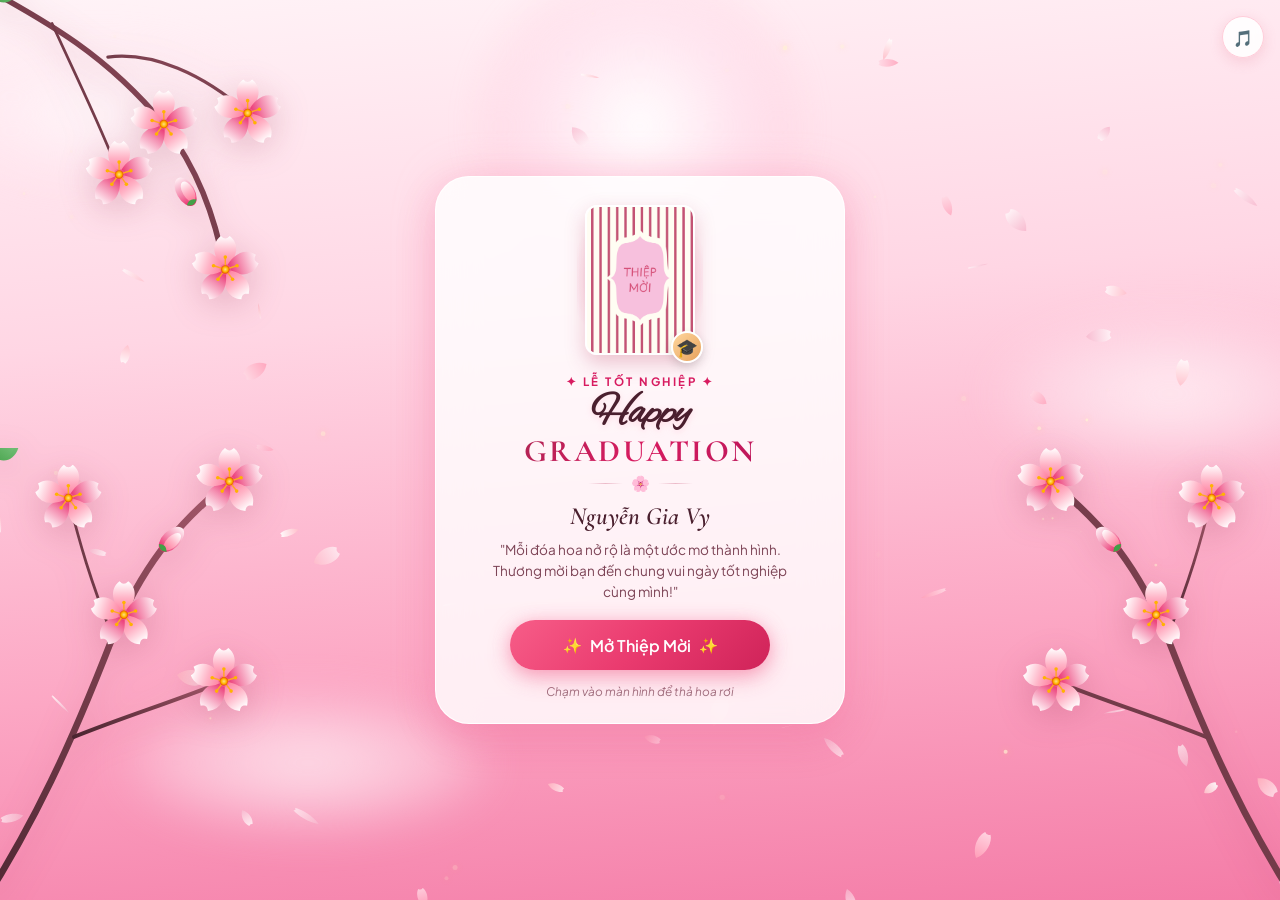
==== commit 03317d66: "feat: integrate user invitation cards with tabs and blooming flowers mobile experience" ====
--- a/index.html
+++ b/index.html
@@ -3,12 +3,12 @@
 <head>
   <meta charset="UTF-8">
   <meta name="viewport" content="width=device-width, initial-scale=1.0, maximum-scale=1.0, user-scalable=no, viewport-fit=cover">
-  <title>Thiệp Tốt Nghiệp - Nguyễn Gia Vy</title>
+  <title>Thiệp Mời Tốt Nghiệp - Gia Vy</title>
   
   <!-- Google Fonts -->
   <link rel="preconnect" href="https://fonts.googleapis.com">
   <link rel="preconnect" href="https://fonts.gstatic.com" crossorigin>
-  <link href="https://fonts.googleapis.com/css2?family=Alex+Brush&family=Cormorant+Garamond:ital,wght@0,500;0,700;1,400;1,600&family=Plus+Jakarta+Sans:wght@300;400;500;600;700&display=swap" rel="stylesheet">
+  <link href="https://fonts.googleapis.com/css2?family=Alex+Brush&family=Cormorant+Garamond:ital,wght@0,600;0,700;1,400;1,600&family=Plus+Jakarta+Sans:wght@400;500;600;700&display=swap" rel="stylesheet">
   
   <!-- Stylesheet -->
   <link rel="stylesheet" href="style.css">
@@ -26,224 +26,207 @@
     <div class="dream-cloud cloud-bottom"></div>
   </div>
 
-  <!-- SVG Floral Branches & Blooming Flowers (Mobile-Optimized) -->
+  <!-- SVG Floral Branches & Lush Blooming Flowers (Mobile First) -->
   <div class="floral-overlay">
     
     <!-- SVG Defs for Petal Gradients & Shading -->
     <svg width="0" height="0" class="svg-definitions">
       <defs>
         <!-- Branch Wood Gradient -->
-        <linearGradient id="woodGradient" x1="0%" y1="100%" x2="100%" y2="0%">
-          <stop offset="0%" stop-color="#5c3840"/>
-          <stop offset="50%" stop-color="#804d57"/>
-          <stop offset="100%" stop-color="#ab707b"/>
+        <linearGradient id="branchWood" x1="0%" y1="100%" x2="100%" y2="0%">
+          <stop offset="0%" stop-color="#4a2530"/>
+          <stop offset="50%" stop-color="#733b49"/>
+          <stop offset="100%" stop-color="#a6586b"/>
         </linearGradient>
 
-        <!-- Sakura Petal Gradient (White to vivid soft pink) -->
-        <linearGradient id="sakuraPetalGrad" x1="0%" y1="100%" x2="0%" y2="0%">
-          <stop offset="0%" stop-color="#ff9ebb"/>
-          <stop offset="50%" stop-color="#ffc6d7"/>
+        <!-- Sakura Petal Gradient (Vibrant soft pink) -->
+        <linearGradient id="sakuraGrad" x1="0%" y1="100%" x2="0%" y2="0%">
+          <stop offset="0%" stop-color="#ff7597"/>
+          <stop offset="50%" stop-color="#ffb3c6"/>
           <stop offset="100%" stop-color="#ffffff"/>
         </linearGradient>
 
-        <!-- Sakura Petal Darker Gradient (For depth) -->
-        <linearGradient id="sakuraPetalDeep" x1="0%" y1="100%" x2="0%" y2="0%">
-          <stop offset="0%" stop-color="#f06292"/>
-          <stop offset="60%" stop-color="#ffadc6"/>
-          <stop offset="100%" stop-color="#fff5f8"/>
+        <!-- Sakura Petal Deep Gradient -->
+        <linearGradient id="sakuraGradDeep" x1="0%" y1="100%" x2="0%" y2="0%">
+          <stop offset="0%" stop-color="#e91e63"/>
+          <stop offset="50%" stop-color="#f48fb1"/>
+          <stop offset="100%" stop-color="#fff0f5"/>
         </linearGradient>
 
         <!-- Leaf Gradient -->
         <linearGradient id="leafGrad" x1="0%" y1="100%" x2="100%" y2="0%">
-          <stop offset="0%" stop-color="#558b2f"/>
-          <stop offset="100%" stop-color="#8bc34a"/>
+          <stop offset="0%" stop-color="#43a047"/>
+          <stop offset="100%" stop-color="#81c784"/>
         </linearGradient>
 
-        <!-- Golden Flower Pistil -->
-        <radialGradient id="goldPistil" cx="50%" cy="50%" r="50%">
+        <!-- Golden Pistil Core -->
+        <radialGradient id="goldCore" cx="50%" cy="50%" r="50%">
           <stop offset="0%" stop-color="#ffe082"/>
           <stop offset="60%" stop-color="#ffb300"/>
           <stop offset="100%" stop-color="#e65100"/>
         </radialGradient>
 
-        <!-- Full Cherry Blossom Definition -->
-        <g id="cherryBlossom">
+        <!-- Beautiful 5-Petal Sakura Blossom Symbol -->
+        <g id="blossomFlower">
           <!-- 5 Sakura Petals with heart-notched tips -->
-          <g class="sakura-petals">
-            <!-- Petal 1 (Top) -->
-            <path d="M 0 0 C -9 -8 -13 -20 -4 -28 C -1 -25 1 -25 4 -28 C 13 -20 9 -8 0 0 Z" fill="url(#sakuraPetalGrad)" />
-            <!-- Petal 2 (Top-Right) -->
-            <path d="M 0 0 C -9 -8 -13 -20 -4 -28 C -1 -25 1 -25 4 -28 C 13 -20 9 -8 0 0 Z" fill="url(#sakuraPetalDeep)" transform="rotate(72)" />
-            <!-- Petal 3 (Bottom-Right) -->
-            <path d="M 0 0 C -9 -8 -13 -20 -4 -28 C -1 -25 1 -25 4 -28 C 13 -20 9 -8 0 0 Z" fill="url(#sakuraPetalGrad)" transform="rotate(144)" />
-            <!-- Petal 4 (Bottom-Left) -->
-            <path d="M 0 0 C -9 -8 -13 -20 -4 -28 C -1 -25 1 -25 4 -28 C 13 -20 9 -8 0 0 Z" fill="url(#sakuraPetalGrad)" transform="rotate(216)" />
-            <!-- Petal 5 (Top-Left) -->
-            <path d="M 0 0 C -9 -8 -13 -20 -4 -28 C -1 -25 1 -25 4 -28 C 13 -20 9 -8 0 0 Z" fill="url(#sakuraPetalDeep)" transform="rotate(288)" />
+          <g class="petals-group">
+            <path d="M 0 0 C -10 -9 -14 -22 -4 -30 C -1 -27 1 -27 4 -30 C 14 -22 10 -9 0 0 Z" fill="url(#sakuraGrad)" />
+            <path d="M 0 0 C -10 -9 -14 -22 -4 -30 C -1 -27 1 -27 4 -30 C 14 -22 10 -9 0 0 Z" fill="url(#sakuraGradDeep)" transform="rotate(72)" />
+            <path d="M 0 0 C -10 -9 -14 -22 -4 -30 C -1 -27 1 -27 4 -30 C 14 -22 10 -9 0 0 Z" fill="url(#sakuraGrad)" transform="rotate(144)" />
+            <path d="M 0 0 C -10 -9 -14 -22 -4 -30 C -1 -27 1 -27 4 -30 C 14 -22 10 -9 0 0 Z" fill="url(#sakuraGradDeep)" transform="rotate(216)" />
+            <path d="M 0 0 C -10 -9 -14 -22 -4 -30 C -1 -27 1 -27 4 -30 C 14 -22 10 -9 0 0 Z" fill="url(#sakuraGrad)" transform="rotate(288)" />
           </g>
 
-          <!-- Flower Stamens & Center Pistil -->
-          <g class="sakura-center">
-            <!-- Radiating Stamen Filaments -->
+          <!-- Golden Stamens & Pistils -->
+          <g class="pistil-group">
             <circle cx="0" cy="0" r="5" fill="#f06292" opacity="0.6"/>
-            <line x1="0" y1="0" x2="0" y2="-9" stroke="#ffa726" stroke-width="1.2" stroke-linecap="round"/>
-            <circle cx="0" cy="-9.5" r="1.5" fill="#ffb300"/>
-            
-            <line x1="0" y1="0" x2="8.5" y2="-2.8" stroke="#ffa726" stroke-width="1.2" stroke-linecap="round"/>
-            <circle cx="9" cy="-3" r="1.5" fill="#ffb300"/>
-            
-            <line x1="0" y1="0" x2="5.3" y2="7.3" stroke="#ffa726" stroke-width="1.2" stroke-linecap="round"/>
-            <circle cx="5.6" cy="7.7" r="1.5" fill="#ffb300"/>
-            
-            <line x1="0" y1="0" x2="-5.3" y2="7.3" stroke="#ffa726" stroke-width="1.2" stroke-linecap="round"/>
-            <circle cx="-5.6" cy="7.7" r="1.5" fill="#ffb300"/>
-            
-            <line x1="0" y1="0" x2="-8.5" y2="-2.8" stroke="#ffa726" stroke-width="1.2" stroke-linecap="round"/>
-            <circle cx="-9" cy="-3" r="1.5" fill="#ffb300"/>
-
-            <!-- Center Gold Glow -->
-            <circle cx="0" cy="0" r="3.5" fill="url(#goldPistil)"/>
+            <!-- Stamen dots -->
+            <line x1="0" y1="0" x2="0" y2="-10" stroke="#ffa726" stroke-width="1.3" stroke-linecap="round"/>
+            <circle cx="0" cy="-11" r="1.6" fill="#ffb300"/>
+            <line x1="0" y1="0" x2="9.5" y2="-3" stroke="#ffa726" stroke-width="1.3" stroke-linecap="round"/>
+            <circle cx="10.5" cy="-3.3" r="1.6" fill="#ffb300"/>
+            <line x1="0" y1="0" x2="6" y2="8" stroke="#ffa726" stroke-width="1.3" stroke-linecap="round"/>
+            <circle cx="6.5" cy="8.8" r="1.6" fill="#ffb300"/>
+            <line x1="0" y1="0" x2="-6" y2="8" stroke="#ffa726" stroke-width="1.3" stroke-linecap="round"/>
+            <circle cx="-6.5" cy="8.8" r="1.6" fill="#ffb300"/>
+            <line x1="0" y1="0" x2="-9.5" y2="-3" stroke="#ffa726" stroke-width="1.3" stroke-linecap="round"/>
+            <circle cx="-10.5" cy="-3.3" r="1.6" fill="#ffb300"/>
+            <!-- Center Gold Orb -->
+            <circle cx="0" cy="0" r="3.8" fill="url(#goldCore)"/>
           </g>
         </g>
 
-        <!-- Flower Bud Definition -->
-        <g id="flowerBud">
-          <ellipse cx="0" cy="-10" rx="7" ry="12" fill="url(#sakuraPetalDeep)"/>
-          <ellipse cx="2" cy="-9" rx="5" ry="9" fill="url(#sakuraPetalGrad)"/>
-          <path d="M -4 0 Q 0 -4 4 0 Q 0 4 -4 0 Z" fill="#558b2f"/>
+        <!-- Flower Bud Symbol -->
+        <g id="blossomBud">
+          <ellipse cx="0" cy="-11" rx="8" ry="14" fill="url(#sakuraGradDeep)"/>
+          <ellipse cx="2" cy="-10" rx="5" ry="10" fill="url(#sakuraGrad)"/>
+          <path d="M -5 0 Q 0 -5 5 0 Q 0 5 -5 0 Z" fill="#43a047"/>
         </g>
       </defs>
     </svg>
 
-    <!-- Top Left Draping Cherry Branch -->
-    <svg class="floral-svg branch-top-left" viewBox="0 0 350 350" fill="none">
-      <!-- Main Branch -->
-      <path class="branch-path branch-delay-1" d="M -20 -10 C 60 40 120 70 170 140 C 200 180 215 230 220 270" stroke="url(#woodGradient)" stroke-width="5" stroke-linecap="round"/>
-      <path class="branch-path branch-delay-2" d="M 120 70 C 160 65 210 90 250 120" stroke="url(#woodGradient)" stroke-width="3" stroke-linecap="round"/>
-      <path class="branch-path branch-delay-3" d="M 60 40 C 90 100 110 135 125 180" stroke="url(#woodGradient)" stroke-width="2.5" stroke-linecap="round"/>
+    <!-- Top Left Draping Cherry Blossom Branch -->
+    <svg class="floral-svg branch-top-left" viewBox="0 0 340 340" fill="none">
+      <path class="branch-stem branch-d1" d="M -15 -10 C 60 30 110 60 160 120 C 190 160 205 200 215 250" stroke="url(#branchWood)" stroke-width="5" stroke-linecap="round"/>
+      <path class="branch-stem branch-d2" d="M 110 60 C 150 55 195 75 235 110" stroke="url(#branchWood)" stroke-width="3" stroke-linecap="round"/>
+      <path class="branch-stem branch-d3" d="M 60 30 C 85 85 105 125 120 165" stroke="url(#branchWood)" stroke-width="2.5" stroke-linecap="round"/>
 
       <!-- Leaves -->
-      <g class="leaf-elem leaf-d1" transform="translate(100, 60) rotate(-40)">
+      <g class="leaf-sprout leaf-d1" transform="translate(95, 50) rotate(-40)">
         <path d="M 0 0 C 10 -15 25 -15 30 0 C 25 15 10 15 0 0 Z" fill="url(#leafGrad)"/>
       </g>
-      <g class="leaf-elem leaf-d2" transform="translate(185, 160) rotate(35)">
+      <g class="leaf-sprout leaf-d2" transform="translate(180, 150) rotate(35)">
         <path d="M 0 0 C 8 -12 20 -12 24 0 C 20 12 8 12 0 0 Z" fill="url(#leafGrad)"/>
       </g>
-      <g class="leaf-elem leaf-d3" transform="translate(145, 75) rotate(-20)">
-        <path d="M 0 0 C 7 -10 18 -10 22 0 C 18 10 7 10 0 0 Z" fill="url(#leafGrad)"/>
-      </g>
-
-      <!-- Flowers on Top-Left Branch -->
-      <g transform="translate(220, 270)">
-        <g class="flower-bloom bloom-d1 scale-large">
-          <use href="#cherryBlossom" />
-        </g>
-      </g>
-      <g transform="translate(250, 120)">
-        <g class="flower-bloom bloom-d2 scale-medium">
-          <use href="#cherryBlossom" />
-        </g>
-      </g>
-      <g transform="translate(170, 140)">
-        <g class="flower-bloom bloom-d3 scale-large">
-          <use href="#cherryBlossom" />
-        </g>
-      </g>
-      <g transform="translate(125, 180)">
-        <g class="flower-bloom bloom-d4 scale-small">
-          <use href="#cherryBlossom" />
-        </g>
-      </g>
-      <g transform="translate(195, 210) rotate(-30)">
-        <g class="flower-bloom bloom-d2">
-          <use href="#flowerBud" />
+
+      <!-- Flowers -->
+      <g transform="translate(215, 250)">
+        <g class="bloom-container bloom-d1 bloom-lg">
+          <use href="#blossomFlower"/>
+        </g>
+      </g>
+      <g transform="translate(235, 110)">
+        <g class="bloom-container bloom-d2 bloom-md">
+          <use href="#blossomFlower"/>
+        </g>
+      </g>
+      <g transform="translate(160, 120)">
+        <g class="bloom-container bloom-d3 bloom-lg">
+          <use href="#blossomFlower"/>
+        </g>
+      </g>
+      <g transform="translate(120, 165)">
+        <g class="bloom-container bloom-d4 bloom-sm">
+          <use href="#blossomFlower"/>
+        </g>
+      </g>
+      <g transform="translate(185, 190) rotate(-30)">
+        <g class="bloom-container bloom-d2">
+          <use href="#blossomBud"/>
         </g>
       </g>
     </svg>
 
-    <!-- Bottom Left Growing Branch -->
-    <svg class="floral-svg branch-bottom-left" viewBox="0 0 380 440" fill="none">
-      <path class="branch-path branch-delay-1" d="M -15 450 C 50 360 85 270 120 180 C 145 120 180 80 230 40" stroke="url(#woodGradient)" stroke-width="6" stroke-linecap="round"/>
-      <path class="branch-path branch-delay-2" d="M 85 270 C 135 250 170 240 225 220" stroke="url(#woodGradient)" stroke-width="3.5" stroke-linecap="round"/>
-      <path class="branch-path branch-delay-3" d="M 120 180 C 100 130 90 90 80 50" stroke="url(#woodGradient)" stroke-width="2.5" stroke-linecap="round"/>
+    <!-- Bottom Left Growing Cherry Blossom Branch -->
+    <svg class="floral-svg branch-bottom-left" viewBox="0 0 360 420" fill="none">
+      <path class="branch-stem branch-d1" d="M -15 430 C 45 340 80 260 115 170 C 140 110 170 70 220 30" stroke="url(#branchWood)" stroke-width="6" stroke-linecap="round"/>
+      <path class="branch-stem branch-d2" d="M 80 260 C 130 240 165 230 215 210" stroke="url(#branchWood)" stroke-width="3.5" stroke-linecap="round"/>
+      <path class="branch-stem branch-d3" d="M 115 170 C 95 120 85 85 75 45" stroke="url(#branchWood)" stroke-width="2.5" stroke-linecap="round"/>
 
       <!-- Leaves -->
-      <g class="leaf-elem leaf-d1" transform="translate(75, 290) rotate(-65)">
+      <g class="leaf-sprout leaf-d1" transform="translate(70, 280) rotate(-65)">
         <path d="M 0 0 C 10 -15 25 -15 30 0 C 25 15 10 15 0 0 Z" fill="url(#leafGrad)"/>
       </g>
-      <g class="leaf-elem leaf-d2" transform="translate(150, 140) rotate(20)">
+      <g class="leaf-sprout leaf-d2" transform="translate(140, 130) rotate(20)">
         <path d="M 0 0 C 9 -13 22 -13 26 0 C 22 13 9 13 0 0 Z" fill="url(#leafGrad)"/>
       </g>
-      <g class="leaf-elem leaf-d3" transform="translate(175, 235) rotate(-35)">
-        <path d="M 0 0 C 8 -12 20 -12 24 0 C 20 12 8 12 0 0 Z" fill="url(#leafGrad)"/>
-      </g>
-
-      <!-- Flowers on Bottom-Left Branch -->
-      <g transform="translate(230, 40)">
-        <g class="flower-bloom bloom-d2 scale-large">
-          <use href="#cherryBlossom" />
-        </g>
-      </g>
-      <g transform="translate(225, 220)">
-        <g class="flower-bloom bloom-d1 scale-large">
-          <use href="#cherryBlossom" />
-        </g>
-      </g>
-      <g transform="translate(135, 160)">
-        <g class="flower-bloom bloom-d3 scale-medium">
-          <use href="#cherryBlossom" />
-        </g>
-      </g>
-      <g transform="translate(80, 50)">
-        <g class="flower-bloom bloom-d4 scale-small">
-          <use href="#cherryBlossom" />
-        </g>
-      </g>
-      <g transform="translate(170, 95) rotate(45)">
-        <g class="flower-bloom bloom-d1">
-          <use href="#flowerBud" />
+
+      <!-- Flowers -->
+      <g transform="translate(220, 30)">
+        <g class="bloom-container bloom-d2 bloom-lg">
+          <use href="#blossomFlower"/>
+        </g>
+      </g>
+      <g transform="translate(215, 210)">
+        <g class="bloom-container bloom-d1 bloom-lg">
+          <use href="#blossomFlower"/>
+        </g>
+      </g>
+      <g transform="translate(125, 150)">
+        <g class="bloom-container bloom-d3 bloom-md">
+          <use href="#blossomFlower"/>
+        </g>
+      </g>
+      <g transform="translate(75, 45)">
+        <g class="bloom-container bloom-d4 bloom-sm">
+          <use href="#blossomFlower"/>
+        </g>
+      </g>
+      <g transform="translate(160, 90) rotate(45)">
+        <g class="bloom-container bloom-d1">
+          <use href="#blossomBud"/>
         </g>
       </g>
     </svg>
 
-    <!-- Bottom Right Growing Branch -->
-    <svg class="floral-svg branch-bottom-right" viewBox="0 0 380 440" fill="none">
-      <path class="branch-path branch-delay-1" d="M 395 450 C 330 360 295 270 260 180 C 235 120 200 80 150 40" stroke="url(#woodGradient)" stroke-width="6" stroke-linecap="round"/>
-      <path class="branch-path branch-delay-2" d="M 295 270 C 245 250 210 240 155 220" stroke="url(#woodGradient)" stroke-width="3.5" stroke-linecap="round"/>
-      <path class="branch-path branch-delay-3" d="M 260 180 C 280 130 290 90 300 50" stroke="url(#woodGradient)" stroke-width="2.5" stroke-linecap="round"/>
+    <!-- Bottom Right Growing Cherry Blossom Branch -->
+    <svg class="floral-svg branch-bottom-right" viewBox="0 0 360 420" fill="none">
+      <path class="branch-stem branch-d1" d="M 375 430 C 315 340 280 260 245 170 C 220 110 190 70 140 30" stroke="url(#branchWood)" stroke-width="6" stroke-linecap="round"/>
+      <path class="branch-stem branch-d2" d="M 280 260 C 230 240 195 230 145 210" stroke="url(#branchWood)" stroke-width="3.5" stroke-linecap="round"/>
+      <path class="branch-stem branch-d3" d="M 245 170 C 265 120 275 85 285 45" stroke="url(#branchWood)" stroke-width="2.5" stroke-linecap="round"/>
 
       <!-- Leaves -->
-      <g class="leaf-elem leaf-d1" transform="translate(305, 290) rotate(65)">
+      <g class="leaf-sprout leaf-d1" transform="translate(290, 280) rotate(65)">
         <path d="M 0 0 C -10 -15 -25 -15 -30 0 C -25 15 -10 15 0 0 Z" fill="url(#leafGrad)"/>
       </g>
-      <g class="leaf-elem leaf-d2" transform="translate(230, 140) rotate(-20)">
+      <g class="leaf-sprout leaf-d2" transform="translate(220, 130) rotate(-20)">
         <path d="M 0 0 C -9 -13 -22 -13 -26 0 C -22 13 -9 13 0 0 Z" fill="url(#leafGrad)"/>
       </g>
 
-      <!-- Flowers on Bottom-Right Branch -->
-      <g transform="translate(150, 40)">
-        <g class="flower-bloom bloom-d1 scale-large">
-          <use href="#cherryBlossom" />
-        </g>
-      </g>
-      <g transform="translate(155, 220)">
-        <g class="flower-bloom bloom-d3 scale-large">
-          <use href="#cherryBlossom" />
-        </g>
-      </g>
-      <g transform="translate(245, 160)">
-        <g class="flower-bloom bloom-d2 scale-medium">
-          <use href="#cherryBlossom" />
-        </g>
-      </g>
-      <g transform="translate(300, 50)">
-        <g class="flower-bloom bloom-d4 scale-small">
-          <use href="#cherryBlossom" />
-        </g>
-      </g>
-      <g transform="translate(210, 95) rotate(-45)">
-        <g class="flower-bloom bloom-d2">
-          <use href="#flowerBud" />
+      <!-- Flowers -->
+      <g transform="translate(140, 30)">
+        <g class="bloom-container bloom-d1 bloom-lg">
+          <use href="#blossomFlower"/>
+        </g>
+      </g>
+      <g transform="translate(145, 210)">
+        <g class="bloom-container bloom-d3 bloom-lg">
+          <use href="#blossomFlower"/>
+        </g>
+      </g>
+      <g transform="translate(235, 150)">
+        <g class="bloom-container bloom-d2 bloom-md">
+          <use href="#blossomFlower"/>
+        </g>
+      </g>
+      <g transform="translate(285, 45)">
+        <g class="bloom-container bloom-d4 bloom-sm">
+          <use href="#blossomFlower"/>
+        </g>
+      </g>
+      <g transform="translate(200, 90) rotate(-45)">
+        <g class="bloom-container bloom-d2">
+          <use href="#blossomBud"/>
         </g>
       </g>
     </svg>
@@ -251,30 +234,16 @@
 
   <!-- Central Mobile Intro Card -->
   <main class="intro-screen">
-    <div class="glass-card" id="mainIntroCard">
+    <div class="intro-card" id="mainIntroCard">
       
-      <!-- Top Decorative Ribbon / Cap -->
-      <div class="cap-emblem">
-        <div class="emblem-glow"></div>
-        <div class="cap-circle">
-          <!-- Graduation Cap Icon -->
-          <svg class="cap-icon" viewBox="0 0 64 64" fill="none">
-            <path d="M32 10 L58 23 L32 36 L6 23 Z" fill="url(#goldGrad)" stroke="#c27d38" stroke-width="1.5"/>
-            <path d="M16 28 V42 C16 48 48 48 48 42 V28" stroke="url(#goldGrad)" stroke-width="2.5" fill="none" stroke-linecap="round"/>
-            <path d="M52 26 V44 Q52 46 54 48 L56 46" stroke="#f6c28b" stroke-width="2" stroke-linecap="round"/>
-            <circle cx="56" cy="48" r="2.5" fill="#e6a15c"/>
-            <defs>
-              <linearGradient id="goldGrad" x1="0%" y1="0%" x2="100%" y2="100%">
-                <stop offset="0%" stop-color="#fff2db"/>
-                <stop offset="50%" stop-color="#f5be86"/>
-                <stop offset="100%" stop-color="#cf8438"/>
-              </linearGradient>
-            </defs>
-          </svg>
-        </div>
-      </div>
-
-      <!-- Content Titles -->
+      <!-- Envelope Cover Thumbnail (5.png) -->
+      <div class="cover-preview-wrapper" id="coverPreview">
+        <div class="cover-glow"></div>
+        <img src="5.png" alt="Thiệp Mời Tốt Nghiệp" class="cover-image" id="coverImage">
+        <div class="stamp-badge">🎓</div>
+      </div>
+
+      <!-- Typography -->
       <div class="card-headings">
         <span class="sub-greeting">✦ LỄ TỐT NGHIỆP ✦</span>
         <h1 class="main-title">
@@ -292,7 +261,7 @@
 
         <p class="emotional-quote">
           "Mỗi đóa hoa nở rộ là một ước mơ thành hình.<br>
-          Cảm ơn bạn đã luôn đồng hành cùng hành trình rực rỡ này!"
+          Thương mời bạn đến chung vui ngày tốt nghiệp cùng mình!"
         </p>
       </div>
 
@@ -300,71 +269,76 @@
       <div class="action-container">
         <button class="open-invitation-btn" id="openInvitationBtn">
           <span class="btn-sparkle">✨</span>
-          <span class="btn-label">Mở Thiệp Mừng</span>
+          <span class="btn-label">Mở Thiệp Mời</span>
           <span class="btn-sparkle">✨</span>
           <div class="btn-light-sweep"></div>
         </button>
       </div>
 
-      <!-- Hint -->
+      <!-- Touch Hint -->
       <p class="touch-hint">Chạm vào màn hình để thả hoa rơi</p>
     </div>
   </main>
 
-  <!-- Fullscreen Modal / Mobile Envelope Card -->
+  <!-- Fullscreen Modal / Multi-Page Invitation (Mobile Optimized) -->
   <section class="modal-invitation" id="invitationModal" aria-hidden="true">
     <div class="modal-backdrop" id="modalBackdrop"></div>
-    <div class="modal-wrapper">
-      <div class="envelope-card">
+    <div class="modal-container">
+      
+      <!-- Navigation / Tab Header -->
+      <div class="modal-nav">
+        <button class="nav-tab active" data-tab="tab-invite">💌 Thiệp Mời</button>
+        <button class="nav-tab" data-tab="tab-map">🗺️ Sơ Đồ & Chỉ Đường</button>
         <button class="btn-close-modal" id="closeModalBtn" aria-label="Đóng">&times;</button>
+      </div>
+
+      <!-- Scrollable Content Area -->
+      <div class="modal-scroll-area">
         
-        <!-- Header Tag -->
-        <div class="envelope-header">
-          <span class="golden-tag">LỜI MỜI TRÂN TRỌNG</span>
-          <h2 class="modal-title">Lễ Trao Bằng Tốt Nghiệp</h2>
-          <div class="gold-bar"></div>
-        </div>
-
-        <div class="envelope-body">
-          <p class="lead-invite">Thân mời Bạn đến chung vui cùng</p>
-          <h3 class="honoree-name">Nguyễn Gia Vy</h3>
-
-          <!-- Details Grid -->
-          <div class="details-box">
-            <div class="detail-row">
-              <span class="detail-icon">📅</span>
-              <div class="detail-content">
-                <strong>Thời gian</strong>
-                <p>08:30 — Thứ Bảy, 28/11/2026</p>
-              </div>
-            </div>
-
-            <div class="detail-row">
-              <span class="detail-icon">📍</span>
-              <div class="detail-content">
-                <strong>Địa điểm</strong>
-                <p>Hội Trường A — Đại Học Quốc Gia</p>
-              </div>
-            </div>
-
-            <div class="detail-row">
-              <span class="detail-icon">👗</span>
-              <div class="detail-content">
-                <strong>Dresscode</strong>
-                <p>Trắng / Hồng Pastel / Tự do rạng rỡ</p>
-              </div>
+        <!-- Tab 1: Invitation Card (1.png / 2.png / 3.png) -->
+        <div class="tab-pane active" id="tab-invite">
+          <!-- Time Slot Selector -->
+          <div class="time-selector">
+            <span class="selector-label">Chọn khung giờ dự lễ:</span>
+            <div class="time-pills">
+              <button class="time-pill active" data-img="1.png">09:30</button>
+              <button class="time-pill" data-img="2.png">10:00</button>
+              <button class="time-pill" data-img="3.png">10:30</button>
             </div>
           </div>
 
-          <p class="sincere-message">
-            "Sự hiện diện của bạn là niềm vinh hạnh và kỷ niệm đáng nhớ nhất trong ngày tốt nghiệp của mình!"
-          </p>
+          <!-- Invitation Card Image -->
+          <div class="invitation-image-wrap">
+            <img src="1.png" alt="Thiệp Mời Lễ Tốt Nghiệp Gia Vy" class="card-photo" id="invitePhoto">
+          </div>
         </div>
 
-        <div class="envelope-footer">
-          <button class="btn-replay" id="replayBtn">🌸 Xem lại hiệu ứng nở hoa</button>
+        <!-- Tab 2: Map & Instructions (4.png) -->
+        <div class="tab-pane" id="tab-map">
+          <div class="map-image-wrap">
+            <img src="4.png" alt="Sơ đồ tòa nhà Đại học Công nghiệp TPHCM" class="card-photo">
+          </div>
+
+          <!-- Quick Action Buttons for Guests -->
+          <div class="quick-contact-actions">
+            <a href="tel:0941653262" class="action-link link-call">
+              <span class="link-icon">📞</span>
+              <span>Gọi cho Vy (0941 653 262)</span>
+            </a>
+            <a href="https://maps.google.com/?q=12+Nguyen+Van+Bao+Phuong+4+Go+Vap+Ho+Chi+Minh" target="_blank" rel="noopener noreferrer" class="action-link link-maps">
+              <span class="link-icon">📍</span>
+              <span>Mở Google Maps chỉ đường</span>
+            </a>
+          </div>
         </div>
-      </div>
+
+      </div>
+
+      <!-- Modal Footer -->
+      <div class="modal-footer-bar">
+        <button class="btn-replay" id="replayBtn">🌸 Xem lại Intro nở hoa</button>
+      </div>
+      
     </div>
   </section>
 
--- a/style.css
+++ b/style.css
@@ -1,20 +1,21 @@
 /* ==========================================================================
-   GRADUATION INVITATION INTRO - MOBILE FIRST CHERRY BLOSSOM THEME
+   GRADUATION INVITATION INTRO - MOBILE FIRST SAKURA THEME
+   Tailored for Smartphones & Touch Screens
    ========================================================================== */
 
 :root {
-  --pink-sky-1: #fff1f5;
-  --pink-sky-2: #ffd5e2;
-  --pink-sky-3: #fba9c5;
-  --pink-sky-4: #f47ca6;
-  --rose-text: #4e2231;
-  --rose-subtext: #824b5d;
-  --rose-accent: #e91e63;
-  --rose-deep: #b03056;
+  --pink-sky-top: #fff3f7;
+  --pink-sky-mid: #ffd6e4;
+  --pink-sky-deep: #f894b7;
+  --pink-sky-base: #f06292;
+  --rose-text: #4a1f2e;
+  --rose-subtext: #7d4456;
+  --rose-accent: #d81b60;
+  --rose-pink: #ec407a;
   --gold-warm: #dca052;
-  --card-bg: rgba(255, 255, 255, 0.78);
-  --card-border: rgba(255, 255, 255, 0.9);
-  --glass-shadow: 0 16px 40px rgba(224, 98, 137, 0.22);
+  --card-bg: rgba(255, 255, 255, 0.82);
+  --card-border: rgba(255, 255, 255, 0.95);
+  --glass-shadow: 0 16px 40px rgba(216, 27, 96, 0.18);
 }
 
 * {
@@ -31,13 +32,13 @@
   overflow: hidden;
   font-family: 'Plus Jakarta Sans', -apple-system, BlinkMacSystemFont, sans-serif;
   color: var(--rose-text);
-  background: linear-gradient(170deg, #fff3f7 0%, #ffd6e4 35%, #fca7c4 70%, #f47ca7 100%);
+  background: linear-gradient(175deg, #fff3f7 0%, #ffd6e4 35%, #fca7c4 70%, #f47ca7 100%);
   user-select: none;
   position: relative;
 }
 
 /* ==========================================
-   1. SKY & CLOUDS (MOBILE TUNED)
+   1. SKY & CLOUDS ATMOSPHERE
    ========================================== */
 .sky-container {
   position: absolute;
@@ -49,19 +50,19 @@
 
 .sun-flare {
   position: absolute;
-  top: 15%;
+  top: 14%;
   left: 50%;
   transform: translate(-50%, -50%);
   width: 320px;
   height: 320px;
   border-radius: 50%;
-  background: radial-gradient(circle, rgba(255, 255, 255, 0.9) 0%, rgba(255, 230, 240, 0.55) 45%, rgba(255, 175, 200, 0.15) 70%, transparent 85%);
+  background: radial-gradient(circle, rgba(255, 255, 255, 0.95) 0%, rgba(255, 225, 238, 0.55) 45%, rgba(255, 175, 200, 0.15) 70%, transparent 85%);
   filter: blur(16px);
   animation: sunGlow 7s ease-in-out infinite alternate;
 }
 
 @keyframes sunGlow {
-  0% { transform: translate(-50%, -50%) scale(0.92); opacity: 0.85; }
+  0% { transform: translate(-50%, -50%) scale(0.94); opacity: 0.85; }
   100% { transform: translate(-50%, -50%) scale(1.08); opacity: 1; }
 }
 
@@ -76,7 +77,7 @@
 .cloud-top {
   width: 280px;
   height: 120px;
-  top: 8%;
+  top: 6%;
   left: -40px;
   animation: cloudDrift1 28s ease-in-out infinite alternate;
 }
@@ -108,7 +109,7 @@
 }
 
 /* ==========================================
-   2. CANVAS FOR FALLING PETALS
+   2. CANVAS (PETALS & SPARKLES)
    ========================================== */
 #petalCanvas {
   position: absolute;
@@ -120,7 +121,7 @@
 }
 
 /* ==========================================
-   3. FLORAL BRANCHES & BLOOMING SAKURA
+   3. FLORAL BRANCHES & SAKURA BLOOMING
    ========================================== */
 .floral-overlay {
   position: absolute;
@@ -141,41 +142,41 @@
 .floral-svg {
   position: absolute;
   pointer-events: none;
-  filter: drop-shadow(0 8px 16px rgba(150, 60, 85, 0.22));
-}
-
-/* Positions tailored for mobile portrait & responsive desktop */
+  filter: drop-shadow(0 8px 16px rgba(150, 40, 75, 0.22));
+}
+
+/* Placed organically around mobile screen borders */
 .branch-top-left {
   top: -10px;
   left: -15px;
-  width: 60vw;
-  max-width: 320px;
+  width: 58vw;
+  max-width: 300px;
 }
 
 .branch-bottom-left {
   bottom: -15px;
   left: -15px;
-  width: 65vw;
-  max-width: 350px;
+  width: 62vw;
+  max-width: 330px;
 }
 
 .branch-bottom-right {
   bottom: -15px;
   right: -15px;
-  width: 65vw;
-  max-width: 350px;
-}
-
-/* Branch Growth Animation */
-.branch-path {
+  width: 62vw;
+  max-width: 330px;
+}
+
+/* Growing branch path animation */
+.branch-stem {
   stroke-dasharray: 800;
   stroke-dashoffset: 800;
   animation: growBranchStem 2.2s cubic-bezier(0.25, 1, 0.4, 1) forwards;
 }
 
-.branch-delay-1 { animation-delay: 0.15s; }
-.branch-delay-2 { animation-delay: 0.6s; }
-.branch-delay-3 { animation-delay: 1.0s; }
+.branch-d1 { animation-delay: 0.15s; }
+.branch-d2 { animation-delay: 0.6s; }
+.branch-d3 { animation-delay: 1.0s; }
 
 @keyframes growBranchStem {
   to {
@@ -184,7 +185,7 @@
 }
 
 /* Leaf Sprouting */
-.leaf-elem {
+.leaf-sprout {
   transform-box: fill-box;
   transform-origin: center bottom;
   transform: scale(0);
@@ -194,7 +195,6 @@
 
 .leaf-d1 { animation-delay: 0.9s; }
 .leaf-d2 { animation-delay: 1.3s; }
-.leaf-d3 { animation-delay: 1.6s; }
 
 @keyframes sproutLeaves {
   0% { transform: scale(0) rotate(15deg); opacity: 0; }
@@ -203,23 +203,22 @@
 }
 
 /* ==========================================
-   FLOWER BLOOMING (THE HERO EFFECT)
+   FLOWER BLOOMING EFFECT (KEY FIX)
    ========================================== */
-.flower-bloom {
+.bloom-container {
   transform-box: fill-box;
   transform-origin: 0 0;
-  transform: scale(0) rotate(-60deg);
   opacity: 0;
-  animation: popBloom 1.6s cubic-bezier(0.175, 0.885, 0.32, 1.275) forwards;
+  animation: blossomPop 1.6s cubic-bezier(0.175, 0.885, 0.32, 1.275) forwards;
 }
 
 /* Staggered bloom delays */
-.bloom-d1 { animation-delay: 1.1s; }
-.bloom-d2 { animation-delay: 1.5s; }
-.bloom-d3 { animation-delay: 1.9s; }
-.bloom-d4 { animation-delay: 2.3s; }
-
-@keyframes popBloom {
+.bloom-d1 { animation-delay: 1.0s; }
+.bloom-d2 { animation-delay: 1.4s; }
+.bloom-d3 { animation-delay: 1.8s; }
+.bloom-d4 { animation-delay: 2.2s; }
+
+@keyframes blossomPop {
   0% {
     transform: scale(0) rotate(-60deg);
     opacity: 0;
@@ -228,7 +227,7 @@
     opacity: 1;
   }
   85% {
-    transform: scale(1.16) rotate(6deg);
+    transform: scale(1.18) rotate(8deg);
   }
   100% {
     transform: scale(1) rotate(0deg);
@@ -237,21 +236,21 @@
 }
 
 /* Flower Scale Variants */
-.scale-large {
-  transform: scale(1.2);
-}
-
-.scale-medium {
+.bloom-lg {
+  transform: scale(1.22);
+}
+
+.bloom-md {
   transform: scale(1.0);
 }
 
-.scale-small {
-  transform: scale(0.75);
-}
-
-/* Continuous Petal Breeze */
-.sakura-petals {
-  animation: sakuraBreeze 4.5s ease-in-out infinite alternate;
+.bloom-sm {
+  transform: scale(0.78);
+}
+
+/* Petals breeze animation */
+.petals-group {
+  animation: sakuraBreeze 4s ease-in-out infinite alternate;
   transform-origin: 0 0;
 }
 
@@ -261,18 +260,18 @@
   100% { transform: rotate(-2.5deg) scale(0.99); }
 }
 
-/* Golden Stamen Glimmer */
-.sakura-center {
-  animation: stamenPulse 3s ease-in-out infinite alternate;
-}
-
-@keyframes stamenPulse {
-  0% { opacity: 0.9; }
-  100% { opacity: 1; filter: drop-shadow(0 0 3px #ffa726); }
+/* Center Pistil Glow */
+.pistil-group {
+  animation: pistilGlow 3s ease-in-out infinite alternate;
+}
+
+@keyframes pistilGlow {
+  0% { filter: drop-shadow(0 0 1px #ffb300); }
+  100% { filter: drop-shadow(0 0 4px #ff9800); }
 }
 
 /* ==========================================
-   4. CENTRAL INTRO SCREEN & GLASS CARD
+   4. CENTRAL INTRO SCREEN & CARD
    ========================================== */
 .intro-screen {
   position: relative;
@@ -283,29 +282,29 @@
   display: flex;
   align-items: center;
   justify-content: center;
-  padding: 18px;
-}
-
-.glass-card {
-  width: 100%;
-  max-width: 380px; /* Optimal for all mobile phone screens */
+  padding: 16px;
+}
+
+.intro-card {
+  width: 100%;
+  max-width: 370px; /* Sized perfectly for mobile screens */
   background: var(--card-bg);
   border: 1.5px solid var(--card-border);
   backdrop-filter: blur(20px);
   -webkit-backdrop-filter: blur(20px);
-  border-radius: 32px;
-  box-shadow: var(--glass-shadow), 0 0 45px rgba(255, 175, 200, 0.4);
-  padding: 34px 22px 28px;
+  border-radius: 28px;
+  box-shadow: var(--glass-shadow), 0 0 40px rgba(255, 175, 200, 0.4);
+  padding: 24px 20px 22px;
   text-align: center;
   display: flex;
   flex-direction: column;
   align-items: center;
 
-  /* Appears smoothly after flowers bloom */
+  /* Smooth entrance after flowers bloom */
   opacity: 0;
-  transform: translateY(24px) scale(0.95);
-  animation: cardFadeIn 1.5s cubic-bezier(0.16, 1, 0.3, 1) 1.8s forwards;
-  transition: transform 0.35s ease, box-shadow 0.35s ease;
+  transform: translateY(20px) scale(0.95);
+  animation: cardFadeIn 1.4s cubic-bezier(0.16, 1, 0.3, 1) 1.6s forwards;
+  transition: transform 0.3s ease, box-shadow 0.3s ease;
 }
 
 @keyframes cardFadeIn {
@@ -315,48 +314,66 @@
   }
 }
 
-/* Cap Emblem */
-.cap-emblem {
+/* Cover Image Preview (5.png) */
+.cover-preview-wrapper {
   position: relative;
-  width: 76px;
-  height: 76px;
-  margin-bottom: 16px;
+  width: 110px;
+  height: 150px;
+  margin-bottom: 14px;
+  cursor: pointer;
+  perspective: 600px;
+}
+
+.cover-glow {
+  position: absolute;
+  inset: -8px;
+  border-radius: 16px;
+  background: radial-gradient(circle, rgba(236, 64, 122, 0.35) 0%, transparent 70%);
+  animation: pulseCoverGlow 2.8s infinite;
+}
+
+@keyframes pulseCoverGlow {
+  0% { transform: scale(0.9); opacity: 0.6; }
+  50% { transform: scale(1.2); opacity: 0.2; }
+  100% { transform: scale(0.9); opacity: 0.6; }
+}
+
+.cover-image {
+  position: relative;
+  width: 100%;
+  height: 100%;
+  object-fit: cover;
+  border-radius: 12px;
+  border: 2px solid #ffffff;
+  box-shadow: 0 8px 20px rgba(180, 40, 80, 0.25);
+  animation: floatCover 5s ease-in-out infinite alternate;
+  transition: transform 0.3s ease;
+}
+
+.cover-preview-wrapper:hover .cover-image {
+  transform: scale(1.05) rotate(-2deg);
+}
+
+@keyframes floatCover {
+  0% { transform: translateY(0) rotate(0deg); }
+  100% { transform: translateY(-6px) rotate(1.5deg); }
+}
+
+.stamp-badge {
+  position: absolute;
+  bottom: -8px;
+  right: -8px;
+  width: 32px;
+  height: 32px;
+  background: linear-gradient(135deg, #ffd79e, #e6a15c);
+  border-radius: 50%;
+  border: 2px solid #ffffff;
   display: flex;
   align-items: center;
   justify-content: center;
-}
-
-.emblem-glow {
-  position: absolute;
-  inset: -6px;
-  border-radius: 50%;
-  background: radial-gradient(circle, rgba(255, 170, 195, 0.55) 0%, transparent 70%);
-  animation: pulseAura 2.6s ease-in-out infinite;
-}
-
-@keyframes pulseAura {
-  0% { transform: scale(0.9); opacity: 0.5; }
-  50% { transform: scale(1.25); opacity: 0.15; }
-  100% { transform: scale(0.9); opacity: 0.5; }
-}
-
-.cap-circle {
-  position: relative;
-  width: 66px;
-  height: 66px;
-  border-radius: 50%;
-  background: linear-gradient(145deg, #ffffff 0%, #fff0f5 100%);
-  border: 1.5px solid #fedfe8;
-  display: flex;
-  align-items: center;
-  justify-content: center;
-  box-shadow: 0 6px 16px rgba(214, 95, 130, 0.18);
-}
-
-.cap-icon {
-  width: 40px;
-  height: 40px;
-  filter: drop-shadow(0 2px 4px rgba(200, 120, 50, 0.25));
+  font-size: 1.1rem;
+  box-shadow: 0 4px 10px rgba(0,0,0,0.15);
+  z-index: 2;
 }
 
 /* Typography */
@@ -366,33 +383,33 @@
 
 .sub-greeting {
   display: inline-block;
-  font-size: 0.78rem;
-  font-weight: 600;
-  letter-spacing: 2.8px;
-  color: var(--rose-deep);
-  margin-bottom: 6px;
+  font-size: 0.72rem;
+  font-weight: 700;
+  letter-spacing: 2.5px;
+  color: var(--rose-accent);
+  margin-bottom: 4px;
 }
 
 .main-title {
   display: flex;
   flex-direction: column;
   line-height: 1.05;
-  margin-bottom: 8px;
+  margin-bottom: 6px;
 }
 
 .script-text {
   font-family: 'Alex Brush', cursive;
-  font-size: 2.7rem;
+  font-size: 2.5rem;
   color: var(--rose-text);
   text-shadow: 0 2px 6px rgba(255, 180, 200, 0.4);
 }
 
 .serif-text {
   font-family: 'Cormorant Garamond', Georgia, serif;
-  font-size: 2.1rem;
+  font-size: 1.95rem;
   font-weight: 700;
   letter-spacing: 2.5px;
-  background: linear-gradient(135deg, #a33256 0%, #d45f83 50%, #ae385c 100%);
+  background: linear-gradient(135deg, #9c274d 0%, #d81b60 50%, #ad1457 100%);
   -webkit-background-clip: text;
   -webkit-text-fill-color: transparent;
 }
@@ -401,18 +418,18 @@
   display: flex;
   align-items: center;
   justify-content: center;
-  gap: 10px;
-  margin: 6px 0 10px;
+  gap: 8px;
+  margin: 4px 0 8px;
 }
 
 .divider-line {
   height: 1px;
-  width: 38px;
+  width: 35px;
   background: linear-gradient(to right, transparent, rgba(200, 80, 115, 0.35), transparent);
 }
 
 .divider-icon {
-  font-size: 1rem;
+  font-size: 0.95rem;
   animation: rotatePetal 15s linear infinite;
 }
 
@@ -422,20 +439,20 @@
 
 .recipient-name {
   font-family: 'Cormorant Garamond', serif;
-  font-size: 1.65rem;
+  font-size: 1.55rem;
   font-weight: 600;
   font-style: italic;
   color: var(--rose-text);
-  margin-bottom: 10px;
+  margin-bottom: 8px;
 }
 
 .emotional-quote {
-  font-size: 0.9rem;
-  line-height: 1.6;
+  font-size: 0.85rem;
+  line-height: 1.55;
   color: var(--rose-subtext);
   font-weight: 400;
-  margin: 0 auto 22px;
-  max-width: 320px;
+  margin: 0 auto 18px;
+  max-width: 310px;
 }
 
 /* Call to Action Button */
@@ -453,24 +470,19 @@
   justify-content: center;
   gap: 8px;
   width: 100%;
-  max-width: 270px;
-  height: 52px;
-  padding: 0 24px;
-  font-size: 1.02rem;
+  max-width: 260px;
+  height: 50px;
+  padding: 0 20px;
+  font-size: 1rem;
   font-weight: 600;
   font-family: inherit;
   color: #ffffff;
-  background: linear-gradient(135deg, #f7668f 0%, #ea4678 50%, #d43467 100%);
+  background: linear-gradient(135deg, #f75d88 0%, #ea3b6f 50%, #cf2359 100%);
   border: none;
   border-radius: 50px;
   cursor: pointer;
-  box-shadow: 0 10px 24px rgba(234, 70, 120, 0.38), 0 0 15px rgba(255, 175, 200, 0.5);
+  box-shadow: 0 8px 22px rgba(234, 59, 111, 0.38), 0 0 15px rgba(255, 175, 200, 0.5);
   transition: all 0.3s cubic-bezier(0.2, 0.8, 0.2, 1);
-}
-
-.open-invitation-btn:hover {
-  transform: translateY(-2px);
-  box-shadow: 0 14px 28px rgba(234, 70, 120, 0.48), 0 0 22px rgba(255, 175, 200, 0.7);
 }
 
 .open-invitation-btn:active {
@@ -499,14 +511,14 @@
 }
 
 .touch-hint {
-  font-size: 0.76rem;
-  color: rgba(130, 75, 93, 0.7);
-  margin-top: 15px;
+  font-size: 0.74rem;
+  color: rgba(125, 68, 86, 0.75);
+  margin-top: 14px;
   font-style: italic;
 }
 
 /* ==========================================
-   5. INVITATION MODAL (OPTIMIZED FOR PHONE)
+   5. INVITATION MODAL (FULLSCREEN PHONE CARDS)
    ========================================== */
 .modal-invitation {
   position: fixed;
@@ -518,10 +530,9 @@
   display: flex;
   align-items: center;
   justify-content: center;
-  padding: 16px;
   opacity: 0;
   pointer-events: none;
-  transition: opacity 0.45s ease;
+  transition: opacity 0.4s ease;
 }
 
 .modal-invitation.active {
@@ -532,148 +543,214 @@
 .modal-backdrop {
   position: absolute;
   inset: 0;
-  background: rgba(65, 25, 38, 0.45);
+  background: rgba(50, 18, 28, 0.6);
   backdrop-filter: blur(8px);
   -webkit-backdrop-filter: blur(8px);
 }
 
-.modal-wrapper {
+.modal-container {
   position: relative;
   width: 100%;
-  max-width: 420px;
-  max-height: 90dvh;
+  max-width: 440px;
+  height: 100%;
+  max-height: 96dvh;
+  background: #fffdfd;
+  border-radius: 24px;
+  box-shadow: 0 20px 50px rgba(0, 0, 0, 0.35);
+  display: flex;
+  flex-direction: column;
+  overflow: hidden;
+  transform: scale(0.92) translateY(15px);
+  transition: transform 0.4s cubic-bezier(0.19, 1, 0.22, 1);
+  margin: 12px;
+}
+
+.modal-invitation.active .modal-container {
+  transform: scale(1) translateY(0);
+}
+
+/* Navigation Tabs */
+.modal-nav {
+  position: relative;
+  display: flex;
+  align-items: center;
+  gap: 8px;
+  padding: 12px 14px;
+  background: #fff0f5;
+  border-bottom: 1px solid #ffd4e2;
+}
+
+.nav-tab {
+  flex: 1;
+  padding: 8px 12px;
+  font-size: 0.86rem;
+  font-weight: 600;
+  font-family: inherit;
+  color: var(--rose-subtext);
+  background: transparent;
+  border: none;
+  border-radius: 20px;
+  cursor: pointer;
+  transition: all 0.25s ease;
+  white-space: nowrap;
+}
+
+.nav-tab.active {
+  color: #ffffff;
+  background: var(--rose-pink);
+  box-shadow: 0 4px 10px rgba(236, 64, 122, 0.3);
+}
+
+.btn-close-modal {
+  background: none;
+  border: none;
+  font-size: 1.8rem;
+  color: #9c405c;
+  cursor: pointer;
+  line-height: 1;
+  padding: 0 6px;
+}
+
+/* Scroll Area */
+.modal-scroll-area {
+  flex: 1;
   overflow-y: auto;
   -webkit-overflow-scrolling: touch;
-}
-
-.envelope-card {
-  position: relative;
-  background: #fffdfd;
-  border-radius: 26px;
-  box-shadow: 0 20px 50px rgba(0, 0, 0, 0.22), 0 0 40px rgba(255, 170, 196, 0.35);
-  border: 2px solid #ffe3ec;
-  padding: 30px 20px 24px;
-  transform: scale(0.9) translateY(18px);
-  transition: transform 0.45s cubic-bezier(0.19, 1, 0.22, 1);
-  text-align: center;
-}
-
-.modal-invitation.active .envelope-card {
-  transform: scale(1) translateY(0);
-}
-
-.btn-close-modal {
-  position: absolute;
-  top: 14px;
-  right: 18px;
-  background: none;
-  border: none;
-  font-size: 1.9rem;
-  color: #a86479;
+  padding: 12px 14px;
+  display: flex;
+  flex-direction: column;
+}
+
+.tab-pane {
+  display: none;
+  flex-direction: column;
+  align-items: center;
+  width: 100%;
+}
+
+.tab-pane.active {
+  display: flex;
+}
+
+/* Time Slot Selector */
+.time-selector {
+  width: 100%;
+  display: flex;
+  flex-direction: column;
+  align-items: center;
+  gap: 6px;
+  margin-bottom: 10px;
+}
+
+.selector-label {
+  font-size: 0.8rem;
+  color: var(--rose-subtext);
+  font-weight: 500;
+}
+
+.time-pills {
+  display: flex;
+  gap: 8px;
+}
+
+.time-pill {
+  padding: 6px 14px;
+  font-size: 0.82rem;
+  font-weight: 600;
+  font-family: inherit;
+  color: var(--rose-subtext);
+  background: #fff0f5;
+  border: 1px solid #f8bbd0;
+  border-radius: 16px;
   cursor: pointer;
-  line-height: 1;
-  padding: 6px;
-}
-
-.golden-tag {
-  display: inline-block;
-  font-size: 0.72rem;
-  font-weight: 700;
-  letter-spacing: 2.5px;
-  color: var(--rose-deep);
-  background: #ffe8f0;
-  padding: 4px 14px;
-  border-radius: 20px;
-  margin-bottom: 8px;
-}
-
-.modal-title {
-  font-family: 'Cormorant Garamond', Georgia, serif;
-  font-size: 1.75rem;
-  color: var(--rose-text);
-  font-weight: 700;
-}
-
-.gold-bar {
-  height: 2px;
-  width: 60px;
-  background: linear-gradient(to right, transparent, #e6a15c, transparent);
-  margin: 10px auto 14px;
-}
-
-.lead-invite {
-  font-size: 0.9rem;
-  color: var(--rose-subtext);
-  font-style: italic;
-}
-
-.honoree-name {
-  font-family: 'Alex Brush', cursive;
-  font-size: 2.8rem;
-  color: var(--rose-accent);
-  line-height: 1.15;
-  margin-bottom: 16px;
-}
-
-.details-box {
+  transition: all 0.2s ease;
+}
+
+.time-pill.active {
+  color: #ffffff;
+  background: var(--rose-accent);
+  border-color: var(--rose-accent);
+  box-shadow: 0 2px 8px rgba(216, 27, 96, 0.3);
+}
+
+/* Card Image Wrappers */
+.invitation-image-wrap, .map-image-wrap {
+  width: 100%;
+  border-radius: 18px;
+  overflow: hidden;
+  box-shadow: 0 6px 18px rgba(180, 50, 80, 0.15);
+  border: 1.5px solid #ffe3ec;
+  background: #ffffff;
+}
+
+.card-photo {
+  width: 100%;
+  height: auto;
+  display: block;
+}
+
+/* Contact Actions on Tab 2 */
+.quick-contact-actions {
+  width: 100%;
   display: flex;
   flex-direction: column;
   gap: 10px;
-  text-align: left;
-  background: #fff8fa;
-  padding: 14px 16px;
-  border-radius: 14px;
-  border: 1px solid #fce2ec;
-  margin-bottom: 16px;
-}
-
-.detail-row {
-  display: flex;
-  align-items: center;
-  gap: 12px;
-}
-
-.detail-icon {
-  font-size: 1.35rem;
-  line-height: 1;
-}
-
-.detail-content strong {
-  font-size: 0.8rem;
-  color: var(--rose-deep);
-  display: block;
-}
-
-.detail-content p {
-  font-size: 0.88rem;
-  color: #4a4a4a;
-  margin-top: 2px;
-}
-
-.sincere-message {
-  font-size: 0.86rem;
-  line-height: 1.6;
-  font-style: italic;
-  color: var(--rose-subtext);
-  margin-bottom: 18px;
-  padding: 0 8px;
+  margin-top: 14px;
+}
+
+.action-link {
+  display: flex;
+  align-items: center;
+  justify-content: center;
+  gap: 10px;
+  padding: 12px 18px;
+  border-radius: 25px;
+  text-decoration: none;
+  font-weight: 600;
+  font-size: 0.92rem;
+  transition: all 0.25s ease;
+}
+
+.link-call {
+  background: linear-gradient(135deg, #e91e63, #c2185b);
+  color: #ffffff;
+  box-shadow: 0 6px 16px rgba(233, 30, 99, 0.3);
+}
+
+.link-maps {
+  background: #fce4ec;
+  color: var(--rose-accent);
+  border: 1px solid #f8bbd0;
+}
+
+.link-icon {
+  font-size: 1.15rem;
+}
+
+/* Modal Footer */
+.modal-footer-bar {
+  padding: 10px 14px;
+  border-top: 1px solid #ffe0ec;
+  background: #fffdfd;
+  display: flex;
+  justify-content: center;
 }
 
 .btn-replay {
   background: #fff0f5;
   color: var(--rose-deep);
-  border: 1px solid #ffccd9;
-  padding: 10px 20px;
-  border-radius: 25px;
+  border: 1px solid #f8bbd0;
+  padding: 8px 18px;
+  border-radius: 20px;
   font-weight: 600;
-  font-size: 0.88rem;
+  font-size: 0.82rem;
   cursor: pointer;
   font-family: inherit;
-  transition: all 0.25s ease;
+  transition: all 0.2s ease;
 }
 
 .btn-replay:hover {
-  background: #ffe2ed;
+  background: #ffe3ec;
 }
 
 /* ==========================================
@@ -681,11 +758,11 @@
    ========================================== */
 .audio-toggle-btn {
   position: fixed;
-  top: 18px;
-  right: 18px;
+  top: 16px;
+  right: 16px;
   width: 42px;
   height: 42px;
-  background: rgba(255, 255, 255, 0.85);
+  background: rgba(255, 255, 255, 0.88);
   border: 1.5px solid #ffccd9;
   border-radius: 50%;
   display: flex;
@@ -696,68 +773,51 @@
   box-shadow: 0 4px 14px rgba(220, 100, 130, 0.2);
   backdrop-filter: blur(6px);
   -webkit-backdrop-filter: blur(6px);
-  transition: transform 0.25s ease;
+  transition: transform 0.2s ease;
 }
 
 .audio-toggle-btn:active {
-  transform: scale(0.92);
+  transform: scale(0.9);
 }
 
 .audio-toggle-btn.playing {
-  border-color: var(--rose-accent);
+  border-color: var(--rose-pink);
   animation: audioRipple 1.8s infinite;
 }
 
 @keyframes audioRipple {
-  0% { box-shadow: 0 0 0 0 rgba(233, 30, 99, 0.4); }
-  70% { box-shadow: 0 0 0 10px rgba(233, 30, 99, 0); }
-  100% { box-shadow: 0 0 0 0 rgba(233, 30, 99, 0); }
+  0% { box-shadow: 0 0 0 0 rgba(236, 64, 122, 0.4); }
+  70% { box-shadow: 0 0 0 10px rgba(236, 64, 122, 0); }
+  100% { box-shadow: 0 0 0 0 rgba(236, 64, 122, 0); }
 }
 
 /* ==========================================
-   7. DESKTOP / LARGE SCREEN REFINEMENTS
+   7. TABLET & DESKTOP ADJUSTMENTS
    ========================================== */
 @media (min-width: 768px) {
-  .glass-card {
-    max-width: 440px;
-    padding: 42px 30px 34px;
-    border-radius: 36px;
+  .intro-card {
+    max-width: 410px;
+    padding: 28px 24px 24px;
+    border-radius: 34px;
   }
 
   .branch-top-left {
+    width: 30vw;
+    max-width: 380px;
+  }
+
+  .branch-bottom-left {
     width: 32vw;
-    max-width: 420px;
-  }
-
-  .branch-bottom-left {
-    width: 35vw;
+    max-width: 400px;
+  }
+
+  .branch-bottom-right {
+    width: 32vw;
+    max-width: 400px;
+  }
+
+  .modal-container {
     max-width: 450px;
-  }
-
-  .branch-bottom-right {
-    width: 35vw;
-    max-width: 450px;
-  }
-
-  .script-text {
-    font-size: 3.1rem;
-  }
-
-  .serif-text {
-    font-size: 2.3rem;
-  }
-
-  .recipient-name {
-    font-size: 1.85rem;
-  }
-
-  .emotional-quote {
-    font-size: 0.95rem;
-  }
-
-  .open-invitation-btn {
-    max-width: 300px;
-    height: 54px;
-    font-size: 1.08rem;
-  }
-}
+    max-height: 88dvh;
+  }
+}
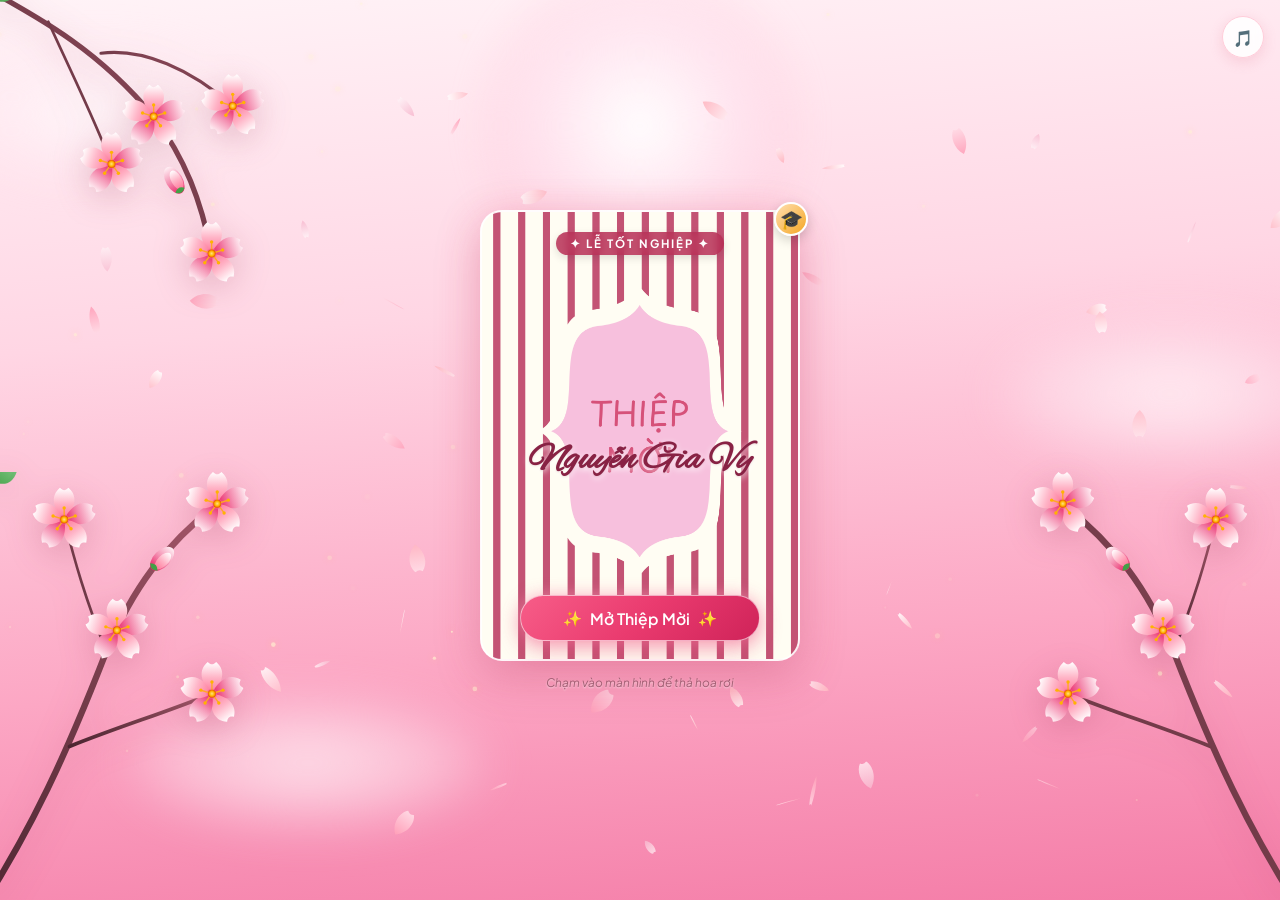
==== commit b5edd6be: "feat: use 5.png as card background and remove quote" ====
--- a/index.html
+++ b/index.html
@@ -3,7 +3,11 @@
 <head>
   <meta charset="UTF-8">
   <meta name="viewport" content="width=device-width, initial-scale=1.0, maximum-scale=1.0, user-scalable=no, viewport-fit=cover">
-  <title>Thiệp Mời Tốt Nghiệp - Gia Vy</title>
+  <title>Thiệp Mời Tốt Nghiệp - Nguyễn Gia Vy 🎓</title>
+  
+  <!-- Primary Meta Tags for Social Sharing -->
+  <meta name="title" content="Thiệp Mời Lễ Tốt Nghiệp - Nguyễn Gia Vy">
+  <meta name="description" content="Thương mời bạn đến chung vui ngày lễ tốt nghiệp cùng Nguyễn Gia Vy tại Trường ĐH Công Nghiệp TP.HCM!">
   
   <!-- Google Fonts -->
   <link rel="preconnect" href="https://fonts.googleapis.com">
@@ -26,7 +30,7 @@
     <div class="dream-cloud cloud-bottom"></div>
   </div>
 
-  <!-- SVG Floral Branches & Lush Blooming Flowers (Mobile First) -->
+  <!-- SVG Floral Branches & Blooming Cherry Blossoms -->
   <div class="floral-overlay">
     
     <!-- SVG Defs for Petal Gradients & Shading -->
@@ -39,7 +43,7 @@
           <stop offset="100%" stop-color="#a6586b"/>
         </linearGradient>
 
-        <!-- Sakura Petal Gradient (Vibrant soft pink) -->
+        <!-- Sakura Petal Gradient -->
         <linearGradient id="sakuraGrad" x1="0%" y1="100%" x2="0%" y2="0%">
           <stop offset="0%" stop-color="#ff7597"/>
           <stop offset="50%" stop-color="#ffb3c6"/>
@@ -66,9 +70,8 @@
           <stop offset="100%" stop-color="#e65100"/>
         </radialGradient>
 
-        <!-- Beautiful 5-Petal Sakura Blossom Symbol -->
+        <!-- 5-Petal Sakura Blossom Symbol -->
         <g id="blossomFlower">
-          <!-- 5 Sakura Petals with heart-notched tips -->
           <g class="petals-group">
             <path d="M 0 0 C -10 -9 -14 -22 -4 -30 C -1 -27 1 -27 4 -30 C 14 -22 10 -9 0 0 Z" fill="url(#sakuraGrad)" />
             <path d="M 0 0 C -10 -9 -14 -22 -4 -30 C -1 -27 1 -27 4 -30 C 14 -22 10 -9 0 0 Z" fill="url(#sakuraGradDeep)" transform="rotate(72)" />
@@ -77,10 +80,8 @@
             <path d="M 0 0 C -10 -9 -14 -22 -4 -30 C -1 -27 1 -27 4 -30 C 14 -22 10 -9 0 0 Z" fill="url(#sakuraGrad)" transform="rotate(288)" />
           </g>
 
-          <!-- Golden Stamens & Pistils -->
           <g class="pistil-group">
             <circle cx="0" cy="0" r="5" fill="#f06292" opacity="0.6"/>
-            <!-- Stamen dots -->
             <line x1="0" y1="0" x2="0" y2="-10" stroke="#ffa726" stroke-width="1.3" stroke-linecap="round"/>
             <circle cx="0" cy="-11" r="1.6" fill="#ffb300"/>
             <line x1="0" y1="0" x2="9.5" y2="-3" stroke="#ffa726" stroke-width="1.3" stroke-linecap="round"/>
@@ -91,7 +92,6 @@
             <circle cx="-6.5" cy="8.8" r="1.6" fill="#ffb300"/>
             <line x1="0" y1="0" x2="-9.5" y2="-3" stroke="#ffa726" stroke-width="1.3" stroke-linecap="round"/>
             <circle cx="-10.5" cy="-3.3" r="1.6" fill="#ffb300"/>
-            <!-- Center Gold Orb -->
             <circle cx="0" cy="0" r="3.8" fill="url(#goldCore)"/>
           </g>
         </g>
@@ -111,7 +111,6 @@
       <path class="branch-stem branch-d2" d="M 110 60 C 150 55 195 75 235 110" stroke="url(#branchWood)" stroke-width="3" stroke-linecap="round"/>
       <path class="branch-stem branch-d3" d="M 60 30 C 85 85 105 125 120 165" stroke="url(#branchWood)" stroke-width="2.5" stroke-linecap="round"/>
 
-      <!-- Leaves -->
       <g class="leaf-sprout leaf-d1" transform="translate(95, 50) rotate(-40)">
         <path d="M 0 0 C 10 -15 25 -15 30 0 C 25 15 10 15 0 0 Z" fill="url(#leafGrad)"/>
       </g>
@@ -119,7 +118,6 @@
         <path d="M 0 0 C 8 -12 20 -12 24 0 C 20 12 8 12 0 0 Z" fill="url(#leafGrad)"/>
       </g>
 
-      <!-- Flowers -->
       <g transform="translate(215, 250)">
         <g class="bloom-container bloom-d1 bloom-lg">
           <use href="#blossomFlower"/>
@@ -153,7 +151,6 @@
       <path class="branch-stem branch-d2" d="M 80 260 C 130 240 165 230 215 210" stroke="url(#branchWood)" stroke-width="3.5" stroke-linecap="round"/>
       <path class="branch-stem branch-d3" d="M 115 170 C 95 120 85 85 75 45" stroke="url(#branchWood)" stroke-width="2.5" stroke-linecap="round"/>
 
-      <!-- Leaves -->
       <g class="leaf-sprout leaf-d1" transform="translate(70, 280) rotate(-65)">
         <path d="M 0 0 C 10 -15 25 -15 30 0 C 25 15 10 15 0 0 Z" fill="url(#leafGrad)"/>
       </g>
@@ -161,7 +158,6 @@
         <path d="M 0 0 C 9 -13 22 -13 26 0 C 22 13 9 13 0 0 Z" fill="url(#leafGrad)"/>
       </g>
 
-      <!-- Flowers -->
       <g transform="translate(220, 30)">
         <g class="bloom-container bloom-d2 bloom-lg">
           <use href="#blossomFlower"/>
@@ -195,7 +191,6 @@
       <path class="branch-stem branch-d2" d="M 280 260 C 230 240 195 230 145 210" stroke="url(#branchWood)" stroke-width="3.5" stroke-linecap="round"/>
       <path class="branch-stem branch-d3" d="M 245 170 C 265 120 275 85 285 45" stroke="url(#branchWood)" stroke-width="2.5" stroke-linecap="round"/>
 
-      <!-- Leaves -->
       <g class="leaf-sprout leaf-d1" transform="translate(290, 280) rotate(65)">
         <path d="M 0 0 C -10 -15 -25 -15 -30 0 C -25 15 -10 15 0 0 Z" fill="url(#leafGrad)"/>
       </g>
@@ -203,7 +198,6 @@
         <path d="M 0 0 C -9 -13 -22 -13 -26 0 C -22 13 -9 13 0 0 Z" fill="url(#leafGrad)"/>
       </g>
 
-      <!-- Flowers -->
       <g transform="translate(140, 30)">
         <g class="bloom-container bloom-d1 bloom-lg">
           <use href="#blossomFlower"/>
@@ -232,41 +226,23 @@
     </svg>
   </div>
 
-  <!-- Central Mobile Intro Card -->
+  <!-- Central Mobile Intro Screen: The Card uses 5.png as its Background -->
   <main class="intro-screen">
-    <div class="intro-card" id="mainIntroCard">
+    <div class="intro-card-envelope" id="mainIntroCard" title="Nhấn để mở thiệp">
       
-      <!-- Envelope Cover Thumbnail (5.png) -->
-      <div class="cover-preview-wrapper" id="coverPreview">
-        <div class="cover-glow"></div>
-        <img src="5.png" alt="Thiệp Mời Tốt Nghiệp" class="cover-image" id="coverImage">
-        <div class="stamp-badge">🎓</div>
-      </div>
-
-      <!-- Typography -->
-      <div class="card-headings">
-        <span class="sub-greeting">✦ LỄ TỐT NGHIỆP ✦</span>
-        <h1 class="main-title">
-          <span class="script-text">Happy</span>
-          <span class="serif-text">GRADUATION</span>
-        </h1>
-        
-        <div class="flower-divider">
-          <span class="divider-line"></span>
-          <span class="divider-icon">🌸</span>
-          <span class="divider-line"></span>
-        </div>
-
-        <h2 class="recipient-name">Nguyễn Gia Vy</h2>
-
-        <p class="emotional-quote">
-          "Mỗi đóa hoa nở rộ là một ước mơ thành hình.<br>
-          Thương mời bạn đến chung vui ngày tốt nghiệp cùng mình!"
-        </p>
-      </div>
-
-      <!-- Action Button -->
-      <div class="action-container">
+      <!-- Top Tag over the striped background -->
+      <div class="card-cover-top">
+        <span class="cover-tag">✦ LỄ TỐT NGHIỆP ✦</span>
+      </div>
+
+      <!-- Center Space lets 5.png's "THIỆP MỜI" show prominently -->
+      <div class="card-cover-center">
+        <!-- Recipient Name placed gracefully under "THIỆP MỜI" inside the pink badge -->
+        <h2 class="cover-recipient-name">Nguyễn Gia Vy</h2>
+      </div>
+
+      <!-- Action Button at the bottom -->
+      <div class="card-cover-bottom">
         <button class="open-invitation-btn" id="openInvitationBtn">
           <span class="btn-sparkle">✨</span>
           <span class="btn-label">Mở Thiệp Mời</span>
@@ -275,9 +251,12 @@
         </button>
       </div>
 
-      <!-- Touch Hint -->
-      <p class="touch-hint">Chạm vào màn hình để thả hoa rơi</p>
+      <!-- Graduation Cap Badge on the corner -->
+      <div class="stamp-seal">🎓</div>
     </div>
+
+    <!-- Touch Hint below card -->
+    <p class="touch-hint">Chạm vào màn hình để thả hoa rơi</p>
   </main>
 
   <!-- Fullscreen Modal / Multi-Page Invitation (Mobile Optimized) -->
@@ -285,7 +264,7 @@
     <div class="modal-backdrop" id="modalBackdrop"></div>
     <div class="modal-container">
       
-      <!-- Navigation / Tab Header -->
+      <!-- Navigation Tabs (Thiệp Mời & Sơ Đồ) -->
       <div class="modal-nav">
         <button class="nav-tab active" data-tab="tab-invite">💌 Thiệp Mời</button>
         <button class="nav-tab" data-tab="tab-map">🗺️ Sơ Đồ & Chỉ Đường</button>
@@ -311,9 +290,19 @@
           <div class="invitation-image-wrap">
             <img src="1.png" alt="Thiệp Mời Lễ Tốt Nghiệp Gia Vy" class="card-photo" id="invitePhoto">
           </div>
+
+          <!-- Quick Event Utilities -->
+          <div class="event-utilities">
+            <a href="https://calendar.google.com/calendar/render?action=TEMPLATE&text=L%E1%BB%85+T%E1%BB%91t+Nghi%E1%BB%87p+-+Nguy%E1%BB%85n+Gia+Vy&dates=20261122T023000Z/20261122T050000Z&details=L%E1%BB%85+trao+b%E1%BA%B1ng+t%E1%BB%91t+nghi%E1%BB%87p+Nguy%E1%BB%85n+Gia+Vy+-+Kh%C3%B3a+17+Ng%C3%A0nh+Marketing.+S%C4%90T%3A+0941653262&location=Tr%C6%B0%E1%BB%9Dng+%C4%90%E1%BA%A1i+h%E1%BB%8Dc+C%C3%B4ng+nghi%E1%BB%87p+TP.HCM+-+12+Nguy%E1%BB%85n+V%C4%83n+B%E1%BA%A3o%2C+G%C3%B2+V%E1%BA%A5p%2C+TP.HCM" target="_blank" rel="noopener noreferrer" class="util-btn calendar-btn">
+              <span>📅 Thêm vào Lịch nhắc nhở</span>
+            </a>
+            <button class="util-btn share-btn" id="shareBtn">
+              <span>🔗 Sao chép link thiệp</span>
+            </button>
+          </div>
         </div>
 
-        <!-- Tab 2: Map & Instructions (4.png) -->
+        <!-- Tab 2: Map & Directions (4.png) -->
         <div class="tab-pane" id="tab-map">
           <div class="map-image-wrap">
             <img src="4.png" alt="Sơ đồ tòa nhà Đại học Công nghiệp TPHCM" class="card-photo">
@@ -342,6 +331,9 @@
     </div>
   </section>
 
+  <!-- Toast Notification Popup -->
+  <div class="toast-popup" id="toastPopup">Đã sao chép link thiệp thành công! ✨</div>
+
   <!-- Floating Audio Button -->
   <div class="audio-toggle-btn" id="audioToggle" title="Bật/Tắt nhạc nền nhẹ">
     <span class="audio-symbol">🎵</span>
--- a/style.css
+++ b/style.css
@@ -7,15 +7,11 @@
   --pink-sky-top: #fff3f7;
   --pink-sky-mid: #ffd6e4;
   --pink-sky-deep: #f894b7;
-  --pink-sky-base: #f06292;
   --rose-text: #4a1f2e;
   --rose-subtext: #7d4456;
   --rose-accent: #d81b60;
   --rose-pink: #ec407a;
   --gold-warm: #dca052;
-  --card-bg: rgba(255, 255, 255, 0.82);
-  --card-border: rgba(255, 255, 255, 0.95);
-  --glass-shadow: 0 16px 40px rgba(216, 27, 96, 0.18);
 }
 
 * {
@@ -145,29 +141,28 @@
   filter: drop-shadow(0 8px 16px rgba(150, 40, 75, 0.22));
 }
 
-/* Placed organically around mobile screen borders */
 .branch-top-left {
   top: -10px;
   left: -15px;
-  width: 58vw;
-  max-width: 300px;
+  width: 55vw;
+  max-width: 290px;
 }
 
 .branch-bottom-left {
   bottom: -15px;
   left: -15px;
-  width: 62vw;
-  max-width: 330px;
+  width: 60vw;
+  max-width: 310px;
 }
 
 .branch-bottom-right {
   bottom: -15px;
   right: -15px;
-  width: 62vw;
-  max-width: 330px;
-}
-
-/* Growing branch path animation */
+  width: 60vw;
+  max-width: 310px;
+}
+
+/* Branch Growth */
 .branch-stem {
   stroke-dasharray: 800;
   stroke-dashoffset: 800;
@@ -202,9 +197,7 @@
   100% { transform: scale(1) rotate(0deg); opacity: 1; }
 }
 
-/* ==========================================
-   FLOWER BLOOMING EFFECT (KEY FIX)
-   ========================================== */
+/* Flower Blooming */
 .bloom-container {
   transform-box: fill-box;
   transform-origin: 0 0;
@@ -212,7 +205,6 @@
   animation: blossomPop 1.6s cubic-bezier(0.175, 0.885, 0.32, 1.275) forwards;
 }
 
-/* Staggered bloom delays */
 .bloom-d1 { animation-delay: 1.0s; }
 .bloom-d2 { animation-delay: 1.4s; }
 .bloom-d3 { animation-delay: 1.8s; }
@@ -235,20 +227,10 @@
   }
 }
 
-/* Flower Scale Variants */
-.bloom-lg {
-  transform: scale(1.22);
-}
-
-.bloom-md {
-  transform: scale(1.0);
-}
-
-.bloom-sm {
-  transform: scale(0.78);
-}
-
-/* Petals breeze animation */
+.bloom-lg { transform: scale(1.22); }
+.bloom-md { transform: scale(1.0); }
+.bloom-sm { transform: scale(0.78); }
+
 .petals-group {
   animation: sakuraBreeze 4s ease-in-out infinite alternate;
   transform-origin: 0 0;
@@ -260,7 +242,6 @@
   100% { transform: rotate(-2.5deg) scale(0.99); }
 }
 
-/* Center Pistil Glow */
 .pistil-group {
   animation: pistilGlow 3s ease-in-out infinite alternate;
 }
@@ -270,9 +251,9 @@
   100% { filter: drop-shadow(0 0 4px #ff9800); }
 }
 
-/* ==========================================
-   4. CENTRAL INTRO SCREEN & CARD
-   ========================================== */
+/* ==========================================================================
+   4. CENTRAL INTRO SCREEN: 5.PNG AS CARD BACKGROUND
+   ========================================================================== */
 .intro-screen {
   position: relative;
   z-index: 10;
@@ -280,183 +261,97 @@
   height: 100%;
   height: 100dvh;
   display: flex;
+  flex-direction: column;
   align-items: center;
   justify-content: center;
   padding: 16px;
 }
 
-.intro-card {
-  width: 100%;
-  max-width: 370px; /* Sized perfectly for mobile screens */
-  background: var(--card-bg);
-  border: 1.5px solid var(--card-border);
-  backdrop-filter: blur(20px);
-  -webkit-backdrop-filter: blur(20px);
-  border-radius: 28px;
-  box-shadow: var(--glass-shadow), 0 0 40px rgba(255, 175, 200, 0.4);
-  padding: 24px 20px 22px;
-  text-align: center;
+/* The Card itself uses 5.png as background */
+.intro-card-envelope {
+  position: relative;
+  width: min(84vw, 320px);
+  aspect-ratio: 1240 / 1748;
+  background-image: url('5.png');
+  background-size: cover;
+  background-position: center;
+  background-repeat: no-repeat;
+  border-radius: 22px;
+  border: 2px solid rgba(255, 255, 255, 0.9);
+  box-shadow: 0 16px 45px rgba(180, 40, 80, 0.28), 0 0 35px rgba(255, 180, 205, 0.45);
   display: flex;
   flex-direction: column;
-  align-items: center;
+  justify-content: space-between;
+  align-items: center;
+  padding: 16px 14px 18px;
+  cursor: pointer;
 
   /* Smooth entrance after flowers bloom */
   opacity: 0;
-  transform: translateY(20px) scale(0.95);
-  animation: cardFadeIn 1.4s cubic-bezier(0.16, 1, 0.3, 1) 1.6s forwards;
+  transform: translateY(24px) scale(0.94);
+  animation: cardCoverEntrance 1.4s cubic-bezier(0.16, 1, 0.3, 1) 1.5s forwards;
   transition: transform 0.3s ease, box-shadow 0.3s ease;
 }
 
-@keyframes cardFadeIn {
+@keyframes cardCoverEntrance {
   to {
     opacity: 1;
     transform: translateY(0) scale(1);
   }
 }
 
-/* Cover Image Preview (5.png) */
-.cover-preview-wrapper {
-  position: relative;
-  width: 110px;
-  height: 150px;
-  margin-bottom: 14px;
-  cursor: pointer;
-  perspective: 600px;
-}
-
-.cover-glow {
-  position: absolute;
-  inset: -8px;
-  border-radius: 16px;
-  background: radial-gradient(circle, rgba(236, 64, 122, 0.35) 0%, transparent 70%);
-  animation: pulseCoverGlow 2.8s infinite;
-}
-
-@keyframes pulseCoverGlow {
-  0% { transform: scale(0.9); opacity: 0.6; }
-  50% { transform: scale(1.2); opacity: 0.2; }
-  100% { transform: scale(0.9); opacity: 0.6; }
-}
-
-.cover-image {
-  position: relative;
-  width: 100%;
-  height: 100%;
-  object-fit: cover;
-  border-radius: 12px;
-  border: 2px solid #ffffff;
-  box-shadow: 0 8px 20px rgba(180, 40, 80, 0.25);
-  animation: floatCover 5s ease-in-out infinite alternate;
-  transition: transform 0.3s ease;
-}
-
-.cover-preview-wrapper:hover .cover-image {
-  transform: scale(1.05) rotate(-2deg);
-}
-
-@keyframes floatCover {
-  0% { transform: translateY(0) rotate(0deg); }
-  100% { transform: translateY(-6px) rotate(1.5deg); }
-}
-
-.stamp-badge {
-  position: absolute;
-  bottom: -8px;
-  right: -8px;
-  width: 32px;
-  height: 32px;
-  background: linear-gradient(135deg, #ffd79e, #e6a15c);
-  border-radius: 50%;
-  border: 2px solid #ffffff;
-  display: flex;
-  align-items: center;
-  justify-content: center;
-  font-size: 1.1rem;
-  box-shadow: 0 4px 10px rgba(0,0,0,0.15);
-  z-index: 2;
-}
-
-/* Typography */
-.card-headings {
-  width: 100%;
-}
-
-.sub-greeting {
-  display: inline-block;
+.intro-card-envelope:hover {
+  transform: translateY(-4px) scale(1.02);
+  box-shadow: 0 20px 50px rgba(180, 40, 80, 0.35), 0 0 45px rgba(255, 180, 205, 0.6);
+}
+
+.intro-card-envelope:active {
+  transform: scale(0.98);
+}
+
+/* Top Tag over the striped background */
+.card-cover-top {
+  width: 100%;
+  display: flex;
+  justify-content: center;
+  padding-top: 4px;
+}
+
+.cover-tag {
   font-size: 0.72rem;
   font-weight: 700;
-  letter-spacing: 2.5px;
-  color: var(--rose-accent);
-  margin-bottom: 4px;
-}
-
-.main-title {
+  letter-spacing: 2px;
+  color: #ffffff;
+  background: rgba(180, 40, 80, 0.82);
+  backdrop-filter: blur(4px);
+  -webkit-backdrop-filter: blur(4px);
+  padding: 4px 14px;
+  border-radius: 20px;
+  box-shadow: 0 3px 8px rgba(0, 0, 0, 0.12);
+}
+
+/* Center space lets 5.png's "THIỆP MỜI" show clearly */
+.card-cover-center {
+  width: 100%;
+  flex: 1;
   display: flex;
   flex-direction: column;
-  line-height: 1.05;
-  margin-bottom: 6px;
-}
-
-.script-text {
+  align-items: center;
+  justify-content: center;
+  padding-top: 70px; /* Positions Vy's name gracefully inside the pink badge below "MỜI" */
+}
+
+.cover-recipient-name {
   font-family: 'Alex Brush', cursive;
-  font-size: 2.5rem;
-  color: var(--rose-text);
-  text-shadow: 0 2px 6px rgba(255, 180, 200, 0.4);
-}
-
-.serif-text {
-  font-family: 'Cormorant Garamond', Georgia, serif;
-  font-size: 1.95rem;
-  font-weight: 700;
-  letter-spacing: 2.5px;
-  background: linear-gradient(135deg, #9c274d 0%, #d81b60 50%, #ad1457 100%);
-  -webkit-background-clip: text;
-  -webkit-text-fill-color: transparent;
-}
-
-.flower-divider {
-  display: flex;
-  align-items: center;
-  justify-content: center;
-  gap: 8px;
-  margin: 4px 0 8px;
-}
-
-.divider-line {
-  height: 1px;
-  width: 35px;
-  background: linear-gradient(to right, transparent, rgba(200, 80, 115, 0.35), transparent);
-}
-
-.divider-icon {
-  font-size: 0.95rem;
-  animation: rotatePetal 15s linear infinite;
-}
-
-@keyframes rotatePetal {
-  100% { transform: rotate(360deg); }
-}
-
-.recipient-name {
-  font-family: 'Cormorant Garamond', serif;
-  font-size: 1.55rem;
-  font-weight: 600;
-  font-style: italic;
-  color: var(--rose-text);
-  margin-bottom: 8px;
-}
-
-.emotional-quote {
-  font-size: 0.85rem;
-  line-height: 1.55;
-  color: var(--rose-subtext);
-  font-weight: 400;
-  margin: 0 auto 18px;
-  max-width: 310px;
-}
-
-/* Call to Action Button */
-.action-container {
+  font-size: 2.4rem;
+  color: #882244;
+  text-shadow: 0 2px 6px rgba(255, 255, 255, 0.9), 0 1px 2px rgba(136, 34, 68, 0.2);
+  line-height: 1.1;
+  letter-spacing: 0.5px;
+}
+
+/* Bottom Action Button */
+.card-cover-bottom {
   width: 100%;
   display: flex;
   justify-content: center;
@@ -469,24 +364,24 @@
   align-items: center;
   justify-content: center;
   gap: 8px;
-  width: 100%;
-  max-width: 260px;
-  height: 50px;
-  padding: 0 20px;
-  font-size: 1rem;
+  width: 88%;
+  max-width: 240px;
+  height: 46px;
+  padding: 0 18px;
+  font-size: 0.98rem;
   font-weight: 600;
   font-family: inherit;
   color: #ffffff;
   background: linear-gradient(135deg, #f75d88 0%, #ea3b6f 50%, #cf2359 100%);
-  border: none;
+  border: 1.5px solid rgba(255, 255, 255, 0.6);
   border-radius: 50px;
   cursor: pointer;
-  box-shadow: 0 8px 22px rgba(234, 59, 111, 0.38), 0 0 15px rgba(255, 175, 200, 0.5);
+  box-shadow: 0 8px 22px rgba(234, 59, 111, 0.42), 0 0 15px rgba(255, 175, 200, 0.5);
   transition: all 0.3s cubic-bezier(0.2, 0.8, 0.2, 1);
 }
 
 .open-invitation-btn:active {
-  transform: translateY(1px) scale(0.98);
+  transform: translateY(1px) scale(0.97);
 }
 
 .btn-light-sweep {
@@ -510,16 +405,41 @@
   font-size: 0.95rem;
 }
 
+/* Corner graduation cap seal badge */
+.stamp-seal {
+  position: absolute;
+  top: -10px;
+  right: -10px;
+  width: 34px;
+  height: 34px;
+  background: linear-gradient(135deg, #ffe0b2, #f5a623);
+  border-radius: 50%;
+  border: 2px solid #ffffff;
+  display: flex;
+  align-items: center;
+  justify-content: center;
+  font-size: 1.15rem;
+  box-shadow: 0 4px 12px rgba(0, 0, 0, 0.18);
+  animation: floatSeal 4s ease-in-out infinite alternate;
+}
+
+@keyframes floatSeal {
+  0% { transform: translateY(0) rotate(0deg); }
+  100% { transform: translateY(-3px) rotate(6deg); }
+}
+
+/* Touch Hint */
 .touch-hint {
   font-size: 0.74rem;
   color: rgba(125, 68, 86, 0.75);
   margin-top: 14px;
   font-style: italic;
-}
-
-/* ==========================================
+  text-shadow: 0 1px 2px rgba(255, 255, 255, 0.8);
+}
+
+/* ==========================================================================
    5. INVITATION MODAL (FULLSCREEN PHONE CARDS)
-   ========================================== */
+   ========================================================================== */
 .modal-invitation {
   position: fixed;
   inset: 0;
@@ -689,6 +609,41 @@
   display: block;
 }
 
+/* Event Utilities */
+.event-utilities {
+  width: 100%;
+  display: flex;
+  flex-direction: column;
+  gap: 8px;
+  margin-top: 12px;
+}
+
+.util-btn {
+  display: flex;
+  align-items: center;
+  justify-content: center;
+  padding: 10px 16px;
+  border-radius: 20px;
+  font-weight: 600;
+  font-size: 0.88rem;
+  font-family: inherit;
+  text-decoration: none;
+  cursor: pointer;
+  transition: all 0.2s ease;
+}
+
+.calendar-btn {
+  background: #fff0f5;
+  color: var(--rose-accent);
+  border: 1px solid #f8bbd0;
+}
+
+.share-btn {
+  background: #ffffff;
+  color: var(--rose-subtext);
+  border: 1px solid #e0e0e0;
+}
+
 /* Contact Actions on Tab 2 */
 .quick-contact-actions {
   width: 100%;
@@ -754,7 +709,7 @@
 }
 
 /* ==========================================
-   6. FLOATING AUDIO TOGGLE
+   6. FLOATING AUDIO TOGGLE & TOAST
    ========================================== */
 .audio-toggle-btn {
   position: fixed;
@@ -791,33 +746,55 @@
   100% { box-shadow: 0 0 0 0 rgba(236, 64, 122, 0); }
 }
 
+.toast-popup {
+  position: fixed;
+  bottom: 24px;
+  left: 50%;
+  transform: translateX(-50%) translateY(30px);
+  background: rgba(50, 18, 28, 0.9);
+  color: #ffffff;
+  padding: 10px 22px;
+  border-radius: 30px;
+  font-size: 0.88rem;
+  font-weight: 500;
+  box-shadow: 0 8px 24px rgba(0, 0, 0, 0.25);
+  opacity: 0;
+  pointer-events: none;
+  transition: all 0.3s cubic-bezier(0.19, 1, 0.22, 1);
+  z-index: 200;
+  white-space: nowrap;
+}
+
+.toast-popup.show {
+  opacity: 1;
+  transform: translateX(-50%) translateY(0);
+}
+
 /* ==========================================
    7. TABLET & DESKTOP ADJUSTMENTS
    ========================================== */
 @media (min-width: 768px) {
-  .intro-card {
-    max-width: 410px;
-    padding: 28px 24px 24px;
-    border-radius: 34px;
+  .intro-card-envelope {
+    width: 320px;
   }
 
   .branch-top-left {
+    width: 28vw;
+    max-width: 360px;
+  }
+
+  .branch-bottom-left {
     width: 30vw;
     max-width: 380px;
   }
 
-  .branch-bottom-left {
-    width: 32vw;
-    max-width: 400px;
-  }
-
   .branch-bottom-right {
-    width: 32vw;
-    max-width: 400px;
+    width: 30vw;
+    max-width: 380px;
   }
 
   .modal-container {
-    max-width: 450px;
+    max-width: 440px;
     max-height: 88dvh;
   }
 }
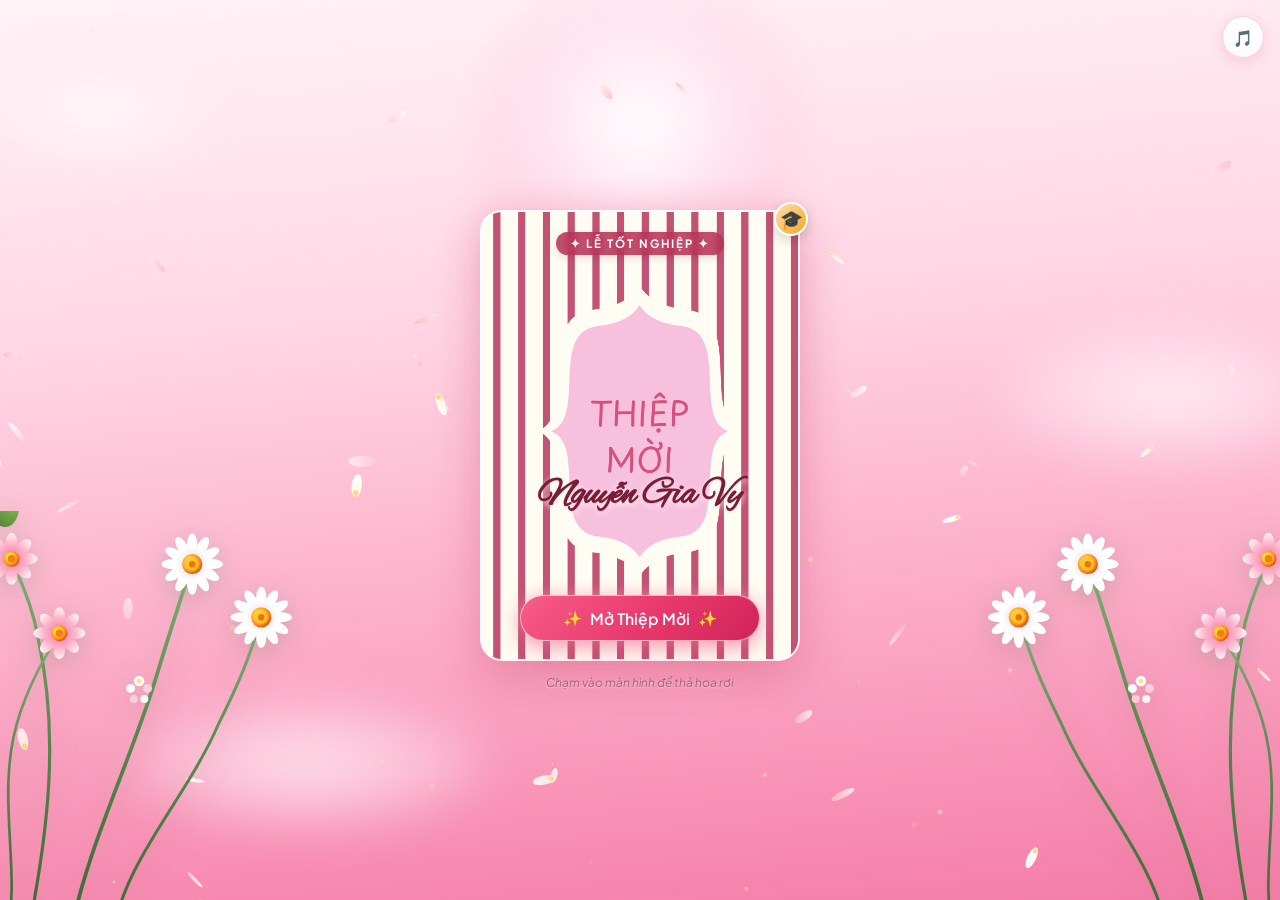
==== commit 9cee5163: "feat: replace cherry blossoms with wildflower meadow and adjust name position" ====
--- a/index.html
+++ b/index.html
@@ -2,12 +2,15 @@
 <html lang="vi">
 <head>
   <meta charset="UTF-8">
-  <meta name="viewport" content="width=device-width, initial-scale=1.0, maximum-scale=1.0, user-scalable=no, viewport-fit=cover">
-  <title>Thiệp Mời Tốt Nghiệp - Nguyễn Gia Vy 🎓</title>
+  <meta name="viewport" content="width=device-width, initial-scale=1.0, maximum-scale=5.0, viewport-fit=cover">
+  <title>Thiệp Mời Lễ Tốt Nghiệp - Nguyễn Gia Vy 🎓</title>
   
   <!-- Primary Meta Tags for Social Sharing -->
-  <meta name="title" content="Thiệp Mời Lễ Tốt Nghiệp - Nguyễn Gia Vy">
+  <meta name="title" content="Thiệp Mời Lễ Tốt Nghiệp - Nguyễn Gia Vy 🎓">
   <meta name="description" content="Thương mời bạn đến chung vui ngày lễ tốt nghiệp cùng Nguyễn Gia Vy tại Trường ĐH Công Nghiệp TP.HCM!">
+  <meta name="theme-color" content="#fca7c4">
+  <meta name="apple-mobile-web-app-capable" content="yes">
+  <meta name="apple-mobile-web-app-status-bar-style" content="black-translucent">
   
   <!-- Google Fonts -->
   <link rel="preconnect" href="https://fonts.googleapis.com">
@@ -19,10 +22,10 @@
 </head>
 <body>
 
-  <!-- Fullscreen Canvas for Floating Sakura Petals & Magic Dust -->
+  <!-- Fullscreen Canvas for Floating Daisy & Wildflower Petals -->
   <canvas id="petalCanvas"></canvas>
 
-  <!-- Sky Atmosphere: Sun Glow & Drifting Pink Clouds -->
+  <!-- Sky Atmosphere: Soft Twilight Glow & Drifting Pink Clouds -->
   <div class="sky-container">
     <div class="sun-flare"></div>
     <div class="dream-cloud cloud-top"></div>
@@ -30,197 +33,187 @@
     <div class="dream-cloud cloud-bottom"></div>
   </div>
 
-  <!-- SVG Floral Branches & Blooming Cherry Blossoms -->
+  <!-- SVG Wildflower Meadow ("Bụi hoa dại") - Chic & Youthful -->
   <div class="floral-overlay">
     
-    <!-- SVG Defs for Petal Gradients & Shading -->
     <svg width="0" height="0" class="svg-definitions">
       <defs>
-        <!-- Branch Wood Gradient -->
-        <linearGradient id="branchWood" x1="0%" y1="100%" x2="100%" y2="0%">
-          <stop offset="0%" stop-color="#4a2530"/>
-          <stop offset="50%" stop-color="#733b49"/>
-          <stop offset="100%" stop-color="#a6586b"/>
+        <!-- Stem & Leaf Gradients -->
+        <linearGradient id="stemGrad1" x1="0%" y1="100%" x2="0%" y2="0%">
+          <stop offset="0%" stop-color="#3d6635"/>
+          <stop offset="60%" stop-color="#5a8b50"/>
+          <stop offset="100%" stop-color="#80af75"/>
         </linearGradient>
 
-        <!-- Sakura Petal Gradient -->
-        <linearGradient id="sakuraGrad" x1="0%" y1="100%" x2="0%" y2="0%">
-          <stop offset="0%" stop-color="#ff7597"/>
-          <stop offset="50%" stop-color="#ffb3c6"/>
+        <linearGradient id="leafGradMeadow" x1="0%" y1="100%" x2="100%" y2="0%">
+          <stop offset="0%" stop-color="#46733c"/>
+          <stop offset="100%" stop-color="#8bc34a"/>
+        </linearGradient>
+
+        <!-- Daisy Petal Gradient (Crisp pure white with soft cream tint) -->
+        <linearGradient id="daisyWhitePetal" x1="0%" y1="100%" x2="0%" y2="0%">
+          <stop offset="0%" stop-color="#f5e6eb"/>
+          <stop offset="40%" stop-color="#ffffff"/>
           <stop offset="100%" stop-color="#ffffff"/>
         </linearGradient>
 
-        <!-- Sakura Petal Deep Gradient -->
-        <linearGradient id="sakuraGradDeep" x1="0%" y1="100%" x2="0%" y2="0%">
-          <stop offset="0%" stop-color="#e91e63"/>
-          <stop offset="50%" stop-color="#f48fb1"/>
-          <stop offset="100%" stop-color="#fff0f5"/>
-        </linearGradient>
-
-        <!-- Leaf Gradient -->
-        <linearGradient id="leafGrad" x1="0%" y1="100%" x2="100%" y2="0%">
-          <stop offset="0%" stop-color="#43a047"/>
-          <stop offset="100%" stop-color="#81c784"/>
-        </linearGradient>
-
-        <!-- Golden Pistil Core -->
-        <radialGradient id="goldCore" cx="50%" cy="50%" r="50%">
-          <stop offset="0%" stop-color="#ffe082"/>
-          <stop offset="60%" stop-color="#ffb300"/>
+        <!-- Daisy Warm Golden Sun Center -->
+        <radialGradient id="daisySunCore" cx="40%" cy="40%" r="60%">
+          <stop offset="0%" stop-color="#fff176"/>
+          <stop offset="50%" stop-color="#fbc02d"/>
+          <stop offset="85%" stop-color="#f57f17"/>
           <stop offset="100%" stop-color="#e65100"/>
         </radialGradient>
 
-        <!-- 5-Petal Sakura Blossom Symbol -->
-        <g id="blossomFlower">
-          <g class="petals-group">
-            <path d="M 0 0 C -10 -9 -14 -22 -4 -30 C -1 -27 1 -27 4 -30 C 14 -22 10 -9 0 0 Z" fill="url(#sakuraGrad)" />
-            <path d="M 0 0 C -10 -9 -14 -22 -4 -30 C -1 -27 1 -27 4 -30 C 14 -22 10 -9 0 0 Z" fill="url(#sakuraGradDeep)" transform="rotate(72)" />
-            <path d="M 0 0 C -10 -9 -14 -22 -4 -30 C -1 -27 1 -27 4 -30 C 14 -22 10 -9 0 0 Z" fill="url(#sakuraGrad)" transform="rotate(144)" />
-            <path d="M 0 0 C -10 -9 -14 -22 -4 -30 C -1 -27 1 -27 4 -30 C 14 -22 10 -9 0 0 Z" fill="url(#sakuraGradDeep)" transform="rotate(216)" />
-            <path d="M 0 0 C -10 -9 -14 -22 -4 -30 C -1 -27 1 -27 4 -30 C 14 -22 10 -9 0 0 Z" fill="url(#sakuraGrad)" transform="rotate(288)" />
+        <!-- Pastel Pink Wildflower Petal Gradient -->
+        <linearGradient id="pinkWildPetal" x1="0%" y1="100%" x2="0%" y2="0%">
+          <stop offset="0%" stop-color="#f48fb1"/>
+          <stop offset="50%" stop-color="#ffb9cf"/>
+          <stop offset="100%" stop-color="#fff5f8"/>
+        </linearGradient>
+
+        <!-- Cute White Daisy (Hoa cúc họa mi / Chamomile) -->
+        <g id="wildDaisy">
+          <g class="flower-petals-spin">
+            <ellipse cx="0" cy="-18" rx="4.8" ry="11" fill="url(#daisyWhitePetal)"/>
+            <ellipse cx="0" cy="-18" rx="4.8" ry="11" fill="url(#daisyWhitePetal)" transform="rotate(30)"/>
+            <ellipse cx="0" cy="-18" rx="4.8" ry="11" fill="url(#daisyWhitePetal)" transform="rotate(60)"/>
+            <ellipse cx="0" cy="-18" rx="4.8" ry="11" fill="url(#daisyWhitePetal)" transform="rotate(90)"/>
+            <ellipse cx="0" cy="-18" rx="4.8" ry="11" fill="url(#daisyWhitePetal)" transform="rotate(120)"/>
+            <ellipse cx="0" cy="-18" rx="4.8" ry="11" fill="url(#daisyWhitePetal)" transform="rotate(150)"/>
+            <ellipse cx="0" cy="-18" rx="4.8" ry="11" fill="url(#daisyWhitePetal)" transform="rotate(180)"/>
+            <ellipse cx="0" cy="-18" rx="4.8" ry="11" fill="url(#daisyWhitePetal)" transform="rotate(210)"/>
+            <ellipse cx="0" cy="-18" rx="4.8" ry="11" fill="url(#daisyWhitePetal)" transform="rotate(240)"/>
+            <ellipse cx="0" cy="-18" rx="4.8" ry="11" fill="url(#daisyWhitePetal)" transform="rotate(270)"/>
+            <ellipse cx="0" cy="-18" rx="4.8" ry="11" fill="url(#daisyWhitePetal)" transform="rotate(300)"/>
+            <ellipse cx="0" cy="-18" rx="4.8" ry="11" fill="url(#daisyWhitePetal)" transform="rotate(330)"/>
           </g>
-
-          <g class="pistil-group">
-            <circle cx="0" cy="0" r="5" fill="#f06292" opacity="0.6"/>
-            <line x1="0" y1="0" x2="0" y2="-10" stroke="#ffa726" stroke-width="1.3" stroke-linecap="round"/>
-            <circle cx="0" cy="-11" r="1.6" fill="#ffb300"/>
-            <line x1="0" y1="0" x2="9.5" y2="-3" stroke="#ffa726" stroke-width="1.3" stroke-linecap="round"/>
-            <circle cx="10.5" cy="-3.3" r="1.6" fill="#ffb300"/>
-            <line x1="0" y1="0" x2="6" y2="8" stroke="#ffa726" stroke-width="1.3" stroke-linecap="round"/>
-            <circle cx="6.5" cy="8.8" r="1.6" fill="#ffb300"/>
-            <line x1="0" y1="0" x2="-6" y2="8" stroke="#ffa726" stroke-width="1.3" stroke-linecap="round"/>
-            <circle cx="-6.5" cy="8.8" r="1.6" fill="#ffb300"/>
-            <line x1="0" y1="0" x2="-9.5" y2="-3" stroke="#ffa726" stroke-width="1.3" stroke-linecap="round"/>
-            <circle cx="-10.5" cy="-3.3" r="1.6" fill="#ffb300"/>
-            <circle cx="0" cy="0" r="3.8" fill="url(#goldCore)"/>
+          <!-- Center Sun Core -->
+          <circle cx="0" cy="0" r="9.5" fill="url(#daisySunCore)"/>
+          <circle cx="0" cy="0" r="6" fill="#fbc02d" opacity="0.8"/>
+          <circle cx="0" cy="0" r="3" fill="#e65100" opacity="0.7"/>
+        </g>
+
+        <!-- Pastel Pink Wildflower (Hoa dại cánh hồng phấn) -->
+        <g id="pinkMeadowFlower">
+          <g class="flower-petals-spin">
+            <ellipse cx="0" cy="-15" rx="5.5" ry="9.5" fill="url(#pinkWildPetal)"/>
+            <ellipse cx="0" cy="-15" rx="5.5" ry="9.5" fill="url(#pinkWildPetal)" transform="rotate(45)"/>
+            <ellipse cx="0" cy="-15" rx="5.5" ry="9.5" fill="url(#pinkWildPetal)" transform="rotate(90)"/>
+            <ellipse cx="0" cy="-15" rx="5.5" ry="9.5" fill="url(#pinkWildPetal)" transform="rotate(135)"/>
+            <ellipse cx="0" cy="-15" rx="5.5" ry="9.5" fill="url(#pinkWildPetal)" transform="rotate(180)"/>
+            <ellipse cx="0" cy="-15" rx="5.5" ry="9.5" fill="url(#pinkWildPetal)" transform="rotate(225)"/>
+            <ellipse cx="0" cy="-15" rx="5.5" ry="9.5" fill="url(#pinkWildPetal)" transform="rotate(270)"/>
+            <ellipse cx="0" cy="-15" rx="5.5" ry="9.5" fill="url(#pinkWildPetal)" transform="rotate(315)"/>
           </g>
-        </g>
-
-        <!-- Flower Bud Symbol -->
-        <g id="blossomBud">
-          <ellipse cx="0" cy="-11" rx="8" ry="14" fill="url(#sakuraGradDeep)"/>
-          <ellipse cx="2" cy="-10" rx="5" ry="10" fill="url(#sakuraGrad)"/>
-          <path d="M -5 0 Q 0 -5 5 0 Q 0 5 -5 0 Z" fill="#43a047"/>
+          <circle cx="0" cy="0" r="7.5" fill="url(#daisySunCore)"/>
+          <circle cx="0" cy="0" r="3.5" fill="#f57f17"/>
+        </g>
+
+        <!-- Baby's Breath & Tiny Wild Buds -->
+        <g id="babyBudCluster">
+          <circle cx="0" cy="-10" r="5" fill="#ffffff" opacity="0.95"/>
+          <circle cx="0" cy="-10" r="2.2" fill="#ffe082"/>
+          <circle cx="8" cy="-3" r="4.2" fill="#ffd1dc" opacity="0.95"/>
+          <circle cx="-8" cy="-3" r="4.2" fill="#ffffff" opacity="0.95"/>
+          <circle cx="5" cy="7" r="3.8" fill="#ffffff" opacity="0.9"/>
+          <circle cx="-5" cy="7" r="3.8" fill="#ffd1dc" opacity="0.9"/>
         </g>
       </defs>
     </svg>
 
-    <!-- Top Left Draping Cherry Blossom Branch -->
-    <svg class="floral-svg branch-top-left" viewBox="0 0 340 340" fill="none">
-      <path class="branch-stem branch-d1" d="M -15 -10 C 60 30 110 60 160 120 C 190 160 205 200 215 250" stroke="url(#branchWood)" stroke-width="5" stroke-linecap="round"/>
-      <path class="branch-stem branch-d2" d="M 110 60 C 150 55 195 75 235 110" stroke="url(#branchWood)" stroke-width="3" stroke-linecap="round"/>
-      <path class="branch-stem branch-d3" d="M 60 30 C 85 85 105 125 120 165" stroke="url(#branchWood)" stroke-width="2.5" stroke-linecap="round"/>
-
-      <g class="leaf-sprout leaf-d1" transform="translate(95, 50) rotate(-40)">
-        <path d="M 0 0 C 10 -15 25 -15 30 0 C 25 15 10 15 0 0 Z" fill="url(#leafGrad)"/>
-      </g>
-      <g class="leaf-sprout leaf-d2" transform="translate(180, 150) rotate(35)">
-        <path d="M 0 0 C 8 -12 20 -12 24 0 C 20 12 8 12 0 0 Z" fill="url(#leafGrad)"/>
-      </g>
-
-      <g transform="translate(215, 250)">
-        <g class="bloom-container bloom-d1 bloom-lg">
-          <use href="#blossomFlower"/>
-        </g>
-      </g>
-      <g transform="translate(235, 110)">
-        <g class="bloom-container bloom-d2 bloom-md">
-          <use href="#blossomFlower"/>
-        </g>
-      </g>
-      <g transform="translate(160, 120)">
-        <g class="bloom-container bloom-d3 bloom-lg">
-          <use href="#blossomFlower"/>
-        </g>
-      </g>
-      <g transform="translate(120, 165)">
-        <g class="bloom-container bloom-d4 bloom-sm">
-          <use href="#blossomFlower"/>
-        </g>
-      </g>
-      <g transform="translate(185, 190) rotate(-30)">
-        <g class="bloom-container bloom-d2">
-          <use href="#blossomBud"/>
+    <!-- Bottom Left Wildflower Meadow Bush ("Bụi hoa dại bên trái") -->
+    <svg class="floral-svg meadow-left" viewBox="0 0 320 380" fill="none">
+      <!-- Slender Meadow Stems -->
+      <path class="meadow-stem stem-d1" d="M 40 400 C 60 300 70 210 50 120 C 45 90 35 70 25 45" stroke="url(#stemGrad1)" stroke-width="3" stroke-linecap="round"/>
+      <path class="meadow-stem stem-d2" d="M 80 400 C 95 320 135 240 160 160 C 175 110 185 80 195 50" stroke="url(#stemGrad1)" stroke-width="3.5" stroke-linecap="round"/>
+      <path class="meadow-stem stem-d3" d="M 120 400 C 130 330 190 270 220 200 C 240 160 250 135 260 100" stroke="url(#stemGrad1)" stroke-width="2.8" stroke-linecap="round"/>
+      <path class="meadow-stem stem-d4" d="M 20 400 C 35 340 10 270 30 200 C 40 165 55 140 70 115" stroke="url(#stemGrad1)" stroke-width="2.5" stroke-linecap="round"/>
+
+      <!-- Fresh Meadow Foliage Leaves -->
+      <g class="meadow-leaf leaf-d1" transform="translate(62, 240) rotate(-40)">
+        <path d="M 0 0 C 12 -20 28 -20 32 0 C 28 20 12 20 0 0 Z" fill="url(#leafGradMeadow)"/>
+      </g>
+      <g class="meadow-leaf leaf-d2" transform="translate(135, 230) rotate(35)">
+        <path d="M 0 0 C 10 -18 24 -18 28 0 C 24 18 10 18 0 0 Z" fill="url(#leafGradMeadow)"/>
+      </g>
+      <g class="meadow-leaf leaf-d3" transform="translate(175, 140) rotate(-25)">
+        <path d="M 0 0 C 8 -15 20 -15 24 0 C 20 15 8 15 0 0 Z" fill="url(#leafGradMeadow)"/>
+      </g>
+      <g class="meadow-leaf leaf-d4" transform="translate(42, 170) rotate(50)">
+        <path d="M 0 0 C 9 -16 22 -16 26 0 C 22 16 9 16 0 0 Z" fill="url(#leafGradMeadow)"/>
+      </g>
+
+      <!-- Wildflower Blossoms Pop -->
+      <g transform="translate(195, 50)">
+        <g class="wildflower-bloom bloom-d1 bloom-lg">
+          <use href="#wildDaisy"/>
+        </g>
+      </g>
+      <g transform="translate(25, 45)">
+        <g class="wildflower-bloom bloom-d2 bloom-md">
+          <use href="#pinkMeadowFlower"/>
+        </g>
+      </g>
+      <g transform="translate(260, 100)">
+        <g class="wildflower-bloom bloom-d3 bloom-md">
+          <use href="#wildDaisy"/>
+        </g>
+      </g>
+      <g transform="translate(70, 115)">
+        <g class="wildflower-bloom bloom-d4 bloom-sm">
+          <use href="#pinkMeadowFlower"/>
+        </g>
+      </g>
+      <g transform="translate(145, 170)">
+        <g class="wildflower-bloom bloom-d2">
+          <use href="#babyBudCluster"/>
         </g>
       </g>
     </svg>
 
-    <!-- Bottom Left Growing Cherry Blossom Branch -->
-    <svg class="floral-svg branch-bottom-left" viewBox="0 0 360 420" fill="none">
-      <path class="branch-stem branch-d1" d="M -15 430 C 45 340 80 260 115 170 C 140 110 170 70 220 30" stroke="url(#branchWood)" stroke-width="6" stroke-linecap="round"/>
-      <path class="branch-stem branch-d2" d="M 80 260 C 130 240 165 230 215 210" stroke="url(#branchWood)" stroke-width="3.5" stroke-linecap="round"/>
-      <path class="branch-stem branch-d3" d="M 115 170 C 95 120 85 85 75 45" stroke="url(#branchWood)" stroke-width="2.5" stroke-linecap="round"/>
-
-      <g class="leaf-sprout leaf-d1" transform="translate(70, 280) rotate(-65)">
-        <path d="M 0 0 C 10 -15 25 -15 30 0 C 25 15 10 15 0 0 Z" fill="url(#leafGrad)"/>
-      </g>
-      <g class="leaf-sprout leaf-d2" transform="translate(140, 130) rotate(20)">
-        <path d="M 0 0 C 9 -13 22 -13 26 0 C 22 13 9 13 0 0 Z" fill="url(#leafGrad)"/>
-      </g>
-
-      <g transform="translate(220, 30)">
-        <g class="bloom-container bloom-d2 bloom-lg">
-          <use href="#blossomFlower"/>
-        </g>
-      </g>
-      <g transform="translate(215, 210)">
-        <g class="bloom-container bloom-d1 bloom-lg">
-          <use href="#blossomFlower"/>
-        </g>
-      </g>
-      <g transform="translate(125, 150)">
-        <g class="bloom-container bloom-d3 bloom-md">
-          <use href="#blossomFlower"/>
-        </g>
-      </g>
-      <g transform="translate(75, 45)">
-        <g class="bloom-container bloom-d4 bloom-sm">
-          <use href="#blossomFlower"/>
-        </g>
-      </g>
-      <g transform="translate(160, 90) rotate(45)">
-        <g class="bloom-container bloom-d1">
-          <use href="#blossomBud"/>
-        </g>
-      </g>
-    </svg>
-
-    <!-- Bottom Right Growing Cherry Blossom Branch -->
-    <svg class="floral-svg branch-bottom-right" viewBox="0 0 360 420" fill="none">
-      <path class="branch-stem branch-d1" d="M 375 430 C 315 340 280 260 245 170 C 220 110 190 70 140 30" stroke="url(#branchWood)" stroke-width="6" stroke-linecap="round"/>
-      <path class="branch-stem branch-d2" d="M 280 260 C 230 240 195 230 145 210" stroke="url(#branchWood)" stroke-width="3.5" stroke-linecap="round"/>
-      <path class="branch-stem branch-d3" d="M 245 170 C 265 120 275 85 285 45" stroke="url(#branchWood)" stroke-width="2.5" stroke-linecap="round"/>
-
-      <g class="leaf-sprout leaf-d1" transform="translate(290, 280) rotate(65)">
-        <path d="M 0 0 C -10 -15 -25 -15 -30 0 C -25 15 -10 15 0 0 Z" fill="url(#leafGrad)"/>
-      </g>
-      <g class="leaf-sprout leaf-d2" transform="translate(220, 130) rotate(-20)">
-        <path d="M 0 0 C -9 -13 -22 -13 -26 0 C -22 13 -9 13 0 0 Z" fill="url(#leafGrad)"/>
-      </g>
-
-      <g transform="translate(140, 30)">
-        <g class="bloom-container bloom-d1 bloom-lg">
-          <use href="#blossomFlower"/>
-        </g>
-      </g>
-      <g transform="translate(145, 210)">
-        <g class="bloom-container bloom-d3 bloom-lg">
-          <use href="#blossomFlower"/>
-        </g>
-      </g>
-      <g transform="translate(235, 150)">
-        <g class="bloom-container bloom-d2 bloom-md">
-          <use href="#blossomFlower"/>
-        </g>
-      </g>
-      <g transform="translate(285, 45)">
-        <g class="bloom-container bloom-d4 bloom-sm">
-          <use href="#blossomFlower"/>
-        </g>
-      </g>
-      <g transform="translate(200, 90) rotate(-45)">
-        <g class="bloom-container bloom-d2">
-          <use href="#blossomBud"/>
+    <!-- Bottom Right Wildflower Meadow Bush ("Bụi hoa dại bên phải") -->
+    <svg class="floral-svg meadow-right" viewBox="0 0 320 380" fill="none">
+      <path class="meadow-stem stem-d1" d="M 280 400 C 260 300 250 210 270 120 C 275 90 285 70 295 45" stroke="url(#stemGrad1)" stroke-width="3" stroke-linecap="round"/>
+      <path class="meadow-stem stem-d2" d="M 240 400 C 225 320 185 240 160 160 C 145 110 135 80 125 50" stroke="url(#stemGrad1)" stroke-width="3.5" stroke-linecap="round"/>
+      <path class="meadow-stem stem-d3" d="M 200 400 C 190 330 130 270 100 200 C 80 160 70 135 60 100" stroke="url(#stemGrad1)" stroke-width="2.8" stroke-linecap="round"/>
+      <path class="meadow-stem stem-d4" d="M 300 400 C 285 340 310 270 290 200 C 280 165 265 140 250 115" stroke="url(#stemGrad1)" stroke-width="2.5" stroke-linecap="round"/>
+
+      <!-- Leaves -->
+      <g class="meadow-leaf leaf-d1" transform="translate(258, 240) rotate(40)">
+        <path d="M 0 0 C -12 -20 -28 -20 -32 0 C -28 20 -12 20 0 0 Z" fill="url(#leafGradMeadow)"/>
+      </g>
+      <g class="meadow-leaf leaf-d2" transform="translate(185, 230) rotate(-35)">
+        <path d="M 0 0 C -10 -18 -24 -18 -28 0 C -24 18 -10 18 0 0 Z" fill="url(#leafGradMeadow)"/>
+      </g>
+      <g class="meadow-leaf leaf-d3" transform="translate(145, 140) rotate(25)">
+        <path d="M 0 0 C -8 -15 -20 -15 -24 0 C -20 15 -8 15 0 0 Z" fill="url(#leafGradMeadow)"/>
+      </g>
+
+      <!-- Wildflower Blossoms -->
+      <g transform="translate(125, 50)">
+        <g class="wildflower-bloom bloom-d1 bloom-lg">
+          <use href="#wildDaisy"/>
+        </g>
+      </g>
+      <g transform="translate(295, 45)">
+        <g class="wildflower-bloom bloom-d3 bloom-md">
+          <use href="#pinkMeadowFlower"/>
+        </g>
+      </g>
+      <g transform="translate(60, 100)">
+        <g class="wildflower-bloom bloom-d2 bloom-md">
+          <use href="#wildDaisy"/>
+        </g>
+      </g>
+      <g transform="translate(250, 115)">
+        <g class="wildflower-bloom bloom-d4 bloom-sm">
+          <use href="#pinkMeadowFlower"/>
+        </g>
+      </g>
+      <g transform="translate(175, 170)">
+        <g class="wildflower-bloom bloom-d2">
+          <use href="#babyBudCluster"/>
         </g>
       </g>
     </svg>
@@ -235,15 +228,14 @@
         <span class="cover-tag">✦ LỄ TỐT NGHIỆP ✦</span>
       </div>
 
-      <!-- Center Space lets 5.png's "THIỆP MỜI" show prominently -->
-      <div class="card-cover-center">
-        <!-- Recipient Name placed gracefully under "THIỆP MỜI" inside the pink badge -->
+      <!-- Recipient Name placed with exact vertical positioning cleanly BELOW "MỜI" -->
+      <div class="recipient-name-holder">
         <h2 class="cover-recipient-name">Nguyễn Gia Vy</h2>
       </div>
 
       <!-- Action Button at the bottom -->
       <div class="card-cover-bottom">
-        <button class="open-invitation-btn" id="openInvitationBtn">
+        <button class="open-invitation-btn" id="openInvitationBtn" aria-label="Mở thiệp mời">
           <span class="btn-sparkle">✨</span>
           <span class="btn-label">Mở Thiệp Mời</span>
           <span class="btn-sparkle">✨</span>
@@ -286,7 +278,7 @@
             </div>
           </div>
 
-          <!-- Invitation Card Image -->
+          <!-- Invitation Card Image with tap hint -->
           <div class="invitation-image-wrap">
             <img src="1.png" alt="Thiệp Mời Lễ Tốt Nghiệp Gia Vy" class="card-photo" id="invitePhoto">
           </div>
@@ -294,11 +286,17 @@
           <!-- Quick Event Utilities -->
           <div class="event-utilities">
             <a href="https://calendar.google.com/calendar/render?action=TEMPLATE&text=L%E1%BB%85+T%E1%BB%91t+Nghi%E1%BB%87p+-+Nguy%E1%BB%85n+Gia+Vy&dates=20261122T023000Z/20261122T050000Z&details=L%E1%BB%85+trao+b%E1%BA%B1ng+t%E1%BB%91t+nghi%E1%BB%87p+Nguy%E1%BB%85n+Gia+Vy+-+Kh%C3%B3a+17+Ng%C3%A0nh+Marketing.+S%C4%90T%3A+0941653262&location=Tr%C6%B0%E1%BB%9Dng+%C4%90%E1%BA%A1i+h%E1%BB%8Dc+C%C3%B4ng+nghi%E1%BB%87p+TP.HCM+-+12+Nguy%E1%BB%85n+V%C4%83n+B%E1%BA%A3o%2C+G%C3%B2+V%E1%BA%A5p%2C+TP.HCM" target="_blank" rel="noopener noreferrer" class="util-btn calendar-btn">
-              <span>📅 Thêm vào Lịch nhắc nhở</span>
+              <span>📅 Thêm vào Google Lịch</span>
             </a>
-            <button class="util-btn share-btn" id="shareBtn">
-              <span>🔗 Sao chép link thiệp</span>
-            </button>
+            
+            <div class="utility-row">
+              <a href="1.png" download="Thiep-Tot-Nghiep-Gia-Vy.png" class="util-btn download-btn" id="downloadCardBtn">
+                <span>📥 Tải thiệp về máy</span>
+              </a>
+              <button class="util-btn share-btn" id="shareBtn">
+                <span>🔗 Sao chép link</span>
+              </button>
+            </div>
           </div>
         </div>
 
--- a/style.css
+++ b/style.css
@@ -1,6 +1,6 @@
 /* ==========================================================================
-   GRADUATION INVITATION INTRO - MOBILE FIRST SAKURA THEME
-   Tailored for Smartphones & Touch Screens
+   GRADUATION INVITATION INTRO - WILDFLOWER MEADOW THEME (BỤI HOA DẠI)
+   Youthful, Chic, & Modern Korean/Pinterest Graduation Aesthetic
    ========================================================================== */
 
 :root {
@@ -105,7 +105,7 @@
 }
 
 /* ==========================================
-   2. CANVAS (PETALS & SPARKLES)
+   2. CANVAS (DAISY & WILDFLOWER PETALS)
    ========================================== */
 #petalCanvas {
   position: absolute;
@@ -117,7 +117,8 @@
 }
 
 /* ==========================================
-   3. FLORAL BRANCHES & SAKURA BLOOMING
+   3. WILDFLOWER MEADOW ("BỤI HOA DẠI")
+   Fresh, chic, and organic blooming
    ========================================== */
 .floral-overlay {
   position: absolute;
@@ -138,79 +139,75 @@
 .floral-svg {
   position: absolute;
   pointer-events: none;
-  filter: drop-shadow(0 8px 16px rgba(150, 40, 75, 0.22));
-}
-
-.branch-top-left {
-  top: -10px;
-  left: -15px;
-  width: 55vw;
-  max-width: 290px;
-}
-
-.branch-bottom-left {
+  filter: drop-shadow(0 6px 14px rgba(70, 115, 60, 0.22));
+}
+
+.meadow-left {
   bottom: -15px;
   left: -15px;
-  width: 60vw;
-  max-width: 310px;
-}
-
-.branch-bottom-right {
+  width: 54vw;
+  max-width: 290px;
+}
+
+.meadow-right {
   bottom: -15px;
   right: -15px;
-  width: 60vw;
-  max-width: 310px;
-}
-
-/* Branch Growth */
-.branch-stem {
-  stroke-dasharray: 800;
-  stroke-dashoffset: 800;
-  animation: growBranchStem 2.2s cubic-bezier(0.25, 1, 0.4, 1) forwards;
-}
-
-.branch-d1 { animation-delay: 0.15s; }
-.branch-d2 { animation-delay: 0.6s; }
-.branch-d3 { animation-delay: 1.0s; }
-
-@keyframes growBranchStem {
+  width: 54vw;
+  max-width: 290px;
+}
+
+/* Slender Meadow Stems Growth */
+.meadow-stem {
+  stroke-dasharray: 600;
+  stroke-dashoffset: 600;
+  animation: growMeadowStem 2.0s cubic-bezier(0.25, 1, 0.4, 1) forwards;
+}
+
+.stem-d1 { animation-delay: 0.15s; }
+.stem-d2 { animation-delay: 0.5s; }
+.stem-d3 { animation-delay: 0.8s; }
+.stem-d4 { animation-delay: 1.1s; }
+
+@keyframes growMeadowStem {
   to {
     stroke-dashoffset: 0;
   }
 }
 
-/* Leaf Sprouting */
-.leaf-sprout {
+/* Fresh Foliage Leaves */
+.meadow-leaf {
   transform-box: fill-box;
   transform-origin: center bottom;
   transform: scale(0);
   opacity: 0;
-  animation: sproutLeaves 1.2s cubic-bezier(0.34, 1.56, 0.64, 1) forwards;
-}
-
-.leaf-d1 { animation-delay: 0.9s; }
-.leaf-d2 { animation-delay: 1.3s; }
-
-@keyframes sproutLeaves {
+  animation: sproutMeadowLeaf 1.2s cubic-bezier(0.34, 1.56, 0.64, 1) forwards;
+}
+
+.leaf-d1 { animation-delay: 0.8s; }
+.leaf-d2 { animation-delay: 1.1s; }
+.leaf-d3 { animation-delay: 1.4s; }
+.leaf-d4 { animation-delay: 1.6s; }
+
+@keyframes sproutMeadowLeaf {
   0% { transform: scale(0) rotate(15deg); opacity: 0; }
   70% { transform: scale(1.15) rotate(-5deg); opacity: 1; }
   100% { transform: scale(1) rotate(0deg); opacity: 1; }
 }
 
-/* Flower Blooming */
-.bloom-container {
+/* Daisies & Wildflowers Blooming */
+.wildflower-bloom {
   transform-box: fill-box;
   transform-origin: 0 0;
   opacity: 0;
-  animation: blossomPop 1.6s cubic-bezier(0.175, 0.885, 0.32, 1.275) forwards;
+  animation: popWildflower 1.5s cubic-bezier(0.34, 1.56, 0.64, 1) forwards;
 }
 
 .bloom-d1 { animation-delay: 1.0s; }
-.bloom-d2 { animation-delay: 1.4s; }
-.bloom-d3 { animation-delay: 1.8s; }
-.bloom-d4 { animation-delay: 2.2s; }
-
-@keyframes blossomPop {
+.bloom-d2 { animation-delay: 1.3s; }
+.bloom-d3 { animation-delay: 1.6s; }
+.bloom-d4 { animation-delay: 1.9s; }
+
+@keyframes popWildflower {
   0% {
     transform: scale(0) rotate(-60deg);
     opacity: 0;
@@ -219,7 +216,7 @@
     opacity: 1;
   }
   85% {
-    transform: scale(1.18) rotate(8deg);
+    transform: scale(1.16) rotate(6deg);
   }
   100% {
     transform: scale(1) rotate(0deg);
@@ -227,28 +224,20 @@
   }
 }
 
-.bloom-lg { transform: scale(1.22); }
-.bloom-md { transform: scale(1.0); }
+.bloom-lg { transform: scale(1.18); }
+.bloom-md { transform: scale(0.96); }
 .bloom-sm { transform: scale(0.78); }
 
-.petals-group {
-  animation: sakuraBreeze 4s ease-in-out infinite alternate;
+/* Gentle Wildflower Breeze Animation */
+.flower-petals-spin {
+  animation: daisyBreeze 5s ease-in-out infinite alternate;
   transform-origin: 0 0;
 }
 
-@keyframes sakuraBreeze {
+@keyframes daisyBreeze {
   0% { transform: rotate(0deg) scale(1); }
-  50% { transform: rotate(2.5deg) scale(1.02); }
-  100% { transform: rotate(-2.5deg) scale(0.99); }
-}
-
-.pistil-group {
-  animation: pistilGlow 3s ease-in-out infinite alternate;
-}
-
-@keyframes pistilGlow {
-  0% { filter: drop-shadow(0 0 1px #ffb300); }
-  100% { filter: drop-shadow(0 0 4px #ff9800); }
+  50% { transform: rotate(2deg) scale(1.02); }
+  100% { transform: rotate(-2deg) scale(0.99); }
 }
 
 /* ==========================================================================
@@ -267,7 +256,7 @@
   padding: 16px;
 }
 
-/* The Card itself uses 5.png as background */
+/* The Card envelope */
 .intro-card-envelope {
   position: relative;
   width: min(84vw, 320px);
@@ -286,10 +275,10 @@
   padding: 16px 14px 18px;
   cursor: pointer;
 
-  /* Smooth entrance after flowers bloom */
+  /* Smooth entrance after wildflowers bloom */
   opacity: 0;
-  transform: translateY(24px) scale(0.94);
-  animation: cardCoverEntrance 1.4s cubic-bezier(0.16, 1, 0.3, 1) 1.5s forwards;
+  transform: translateY(22px) scale(0.95);
+  animation: cardCoverEntrance 1.4s cubic-bezier(0.16, 1, 0.3, 1) 1.4s forwards;
   transition: transform 0.3s ease, box-shadow 0.3s ease;
 }
 
@@ -330,24 +319,28 @@
   box-shadow: 0 3px 8px rgba(0, 0, 0, 0.12);
 }
 
-/* Center space lets 5.png's "THIỆP MỜI" show clearly */
-.card-cover-center {
-  width: 100%;
-  flex: 1;
-  display: flex;
-  flex-direction: column;
-  align-items: center;
-  justify-content: center;
-  padding-top: 70px; /* Positions Vy's name gracefully inside the pink badge below "MỜI" */
+/* 
+   KEY FIX: Position Nguyễn Gia Vy cleanly BELOW "MỜI"
+   Top: 63.5% guarantees zero overlap with "THIỆP MỜI"
+*/
+.recipient-name-holder {
+  position: absolute;
+  top: 63.5%;
+  left: 50%;
+  transform: translate(-50%, -50%);
+  width: 90%;
+  text-align: center;
+  pointer-events: none;
+  z-index: 2;
 }
 
 .cover-recipient-name {
   font-family: 'Alex Brush', cursive;
-  font-size: 2.4rem;
-  color: #882244;
-  text-shadow: 0 2px 6px rgba(255, 255, 255, 0.9), 0 1px 2px rgba(136, 34, 68, 0.2);
-  line-height: 1.1;
-  letter-spacing: 0.5px;
+  font-size: 2.25rem;
+  color: #7a1b38;
+  text-shadow: 0 2px 6px rgba(255, 255, 255, 0.95), 0 1px 2px rgba(120, 25, 55, 0.25);
+  line-height: 1;
+  white-space: nowrap;
 }
 
 /* Bottom Action Button */
@@ -618,6 +611,12 @@
   margin-top: 12px;
 }
 
+.utility-row {
+  display: flex;
+  gap: 8px;
+  width: 100%;
+}
+
 .util-btn {
   display: flex;
   align-items: center;
@@ -633,12 +632,21 @@
 }
 
 .calendar-btn {
+  width: 100%;
   background: #fff0f5;
   color: var(--rose-accent);
   border: 1px solid #f8bbd0;
 }
 
+.download-btn {
+  flex: 1;
+  background: #fff0f5;
+  color: var(--rose-accent);
+  border: 1px solid #f8bbd0;
+}
+
 .share-btn {
+  flex: 1;
   background: #ffffff;
   color: var(--rose-subtext);
   border: 1px solid #e0e0e0;
@@ -778,19 +786,14 @@
     width: 320px;
   }
 
-  .branch-top-left {
+  .meadow-left {
     width: 28vw;
-    max-width: 360px;
-  }
-
-  .branch-bottom-left {
-    width: 30vw;
-    max-width: 380px;
-  }
-
-  .branch-bottom-right {
-    width: 30vw;
-    max-width: 380px;
+    max-width: 340px;
+  }
+
+  .meadow-right {
+    width: 28vw;
+    max-width: 340px;
   }
 
   .modal-container {
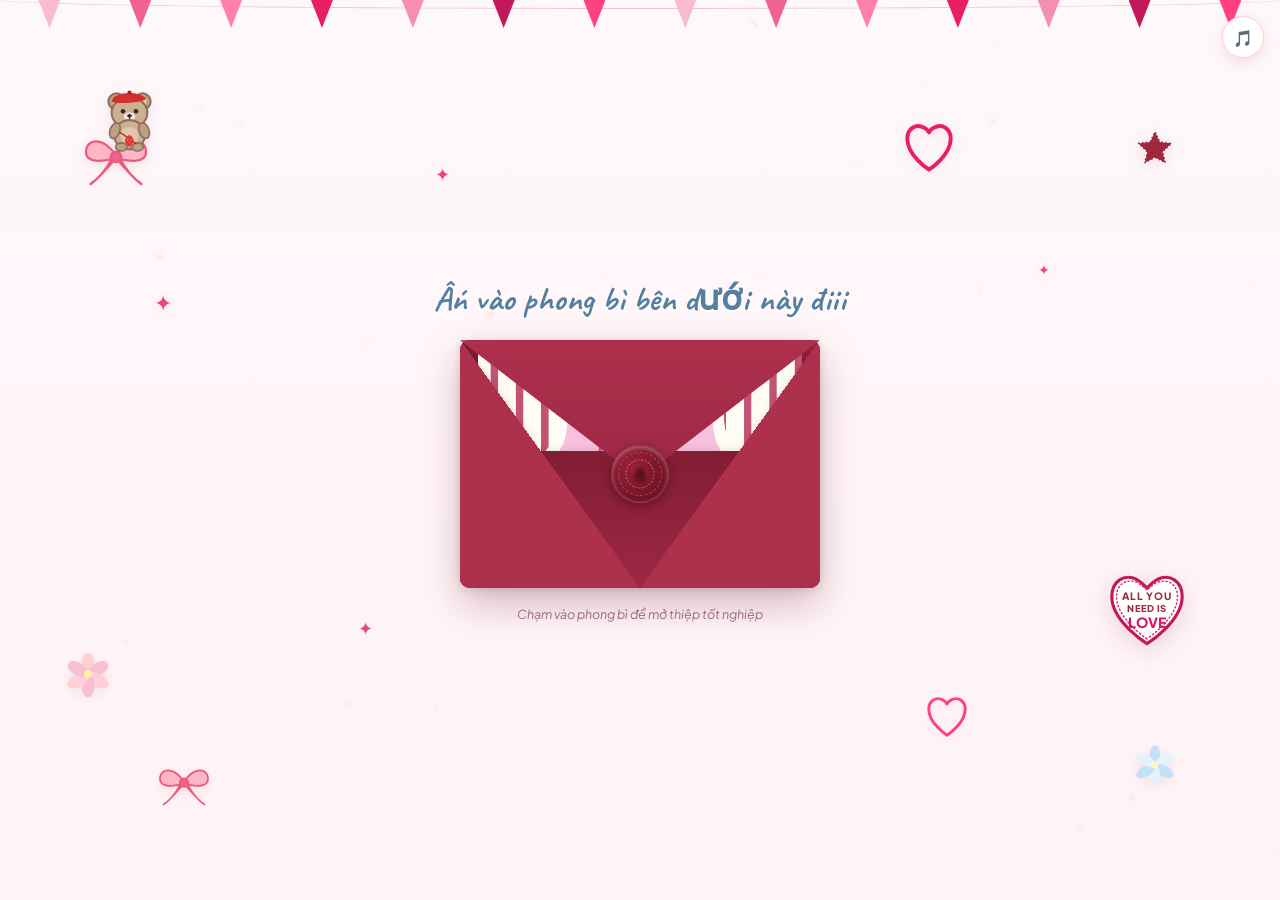
==== commit 65a4a916: "feat: redesign intro background to match sticker collage and 3D wax seal envelope" ====
--- a/index.html
+++ b/index.html
@@ -8,247 +8,215 @@
   <!-- Primary Meta Tags for Social Sharing -->
   <meta name="title" content="Thiệp Mời Lễ Tốt Nghiệp - Nguyễn Gia Vy 🎓">
   <meta name="description" content="Thương mời bạn đến chung vui ngày lễ tốt nghiệp cùng Nguyễn Gia Vy tại Trường ĐH Công Nghiệp TP.HCM!">
-  <meta name="theme-color" content="#fca7c4">
+  <meta name="theme-color" content="#fff5f7">
   <meta name="apple-mobile-web-app-capable" content="yes">
   <meta name="apple-mobile-web-app-status-bar-style" content="black-translucent">
   
-  <!-- Google Fonts -->
+  <!-- Google Fonts: Patrick Hand / Caveat for handwritten cute prompt, Plus Jakarta Sans, Alex Brush -->
   <link rel="preconnect" href="https://fonts.googleapis.com">
   <link rel="preconnect" href="https://fonts.gstatic.com" crossorigin>
-  <link href="https://fonts.googleapis.com/css2?family=Alex+Brush&family=Cormorant+Garamond:ital,wght@0,600;0,700;1,400;1,600&family=Plus+Jakarta+Sans:wght@400;500;600;700&display=swap" rel="stylesheet">
+  <link href="https://fonts.googleapis.com/css2?family=Caveat:wght@600;700&family=Alex+Brush&family=Cormorant+Garamond:ital,wght@0,600;0,700;1,400&family=Plus+Jakarta+Sans:wght@400;500;600;700&display=swap" rel="stylesheet">
   
   <!-- Stylesheet -->
   <link rel="stylesheet" href="style.css">
 </head>
 <body>
 
-  <!-- Fullscreen Canvas for Floating Daisy & Wildflower Petals -->
+  <!-- Fullscreen Canvas for Floating Sparkles & Soft Petals -->
   <canvas id="petalCanvas"></canvas>
 
-  <!-- Sky Atmosphere: Soft Twilight Glow & Drifting Pink Clouds -->
-  <div class="sky-container">
-    <div class="sun-flare"></div>
-    <div class="dream-cloud cloud-top"></div>
-    <div class="dream-cloud cloud-middle"></div>
-    <div class="dream-cloud cloud-bottom"></div>
+  <!-- Top Party Bunting Garland (Dây cờ tam giác hồng) -->
+  <div class="bunting-garland" aria-hidden="true">
+    <div class="bunting-flag flag-1"></div>
+    <div class="bunting-flag flag-2"></div>
+    <div class="bunting-flag flag-3"></div>
+    <div class="bunting-flag flag-4"></div>
+    <div class="bunting-flag flag-5"></div>
+    <div class="bunting-flag flag-6"></div>
+    <div class="bunting-flag flag-7"></div>
+    <div class="bunting-flag flag-8"></div>
+    <div class="bunting-flag flag-9"></div>
+    <div class="bunting-flag flag-10"></div>
+    <div class="bunting-flag flag-11"></div>
+    <div class="bunting-flag flag-12"></div>
+    <div class="bunting-flag flag-13"></div>
+    <div class="bunting-flag flag-14"></div>
   </div>
 
-  <!-- SVG Wildflower Meadow ("Bụi hoa dại") - Chic & Youthful -->
-  <div class="floral-overlay">
+  <!-- Aesthetic Stickers Background Layer -->
+  <div class="aesthetic-stickers-layer" aria-hidden="true">
     
-    <svg width="0" height="0" class="svg-definitions">
-      <defs>
-        <!-- Stem & Leaf Gradients -->
-        <linearGradient id="stemGrad1" x1="0%" y1="100%" x2="0%" y2="0%">
-          <stop offset="0%" stop-color="#3d6635"/>
-          <stop offset="60%" stop-color="#5a8b50"/>
-          <stop offset="100%" stop-color="#80af75"/>
-        </linearGradient>
-
-        <linearGradient id="leafGradMeadow" x1="0%" y1="100%" x2="100%" y2="0%">
-          <stop offset="0%" stop-color="#46733c"/>
-          <stop offset="100%" stop-color="#8bc34a"/>
-        </linearGradient>
-
-        <!-- Daisy Petal Gradient (Crisp pure white with soft cream tint) -->
-        <linearGradient id="daisyWhitePetal" x1="0%" y1="100%" x2="0%" y2="0%">
-          <stop offset="0%" stop-color="#f5e6eb"/>
-          <stop offset="40%" stop-color="#ffffff"/>
-          <stop offset="100%" stop-color="#ffffff"/>
-        </linearGradient>
-
-        <!-- Daisy Warm Golden Sun Center -->
-        <radialGradient id="daisySunCore" cx="40%" cy="40%" r="60%">
-          <stop offset="0%" stop-color="#fff176"/>
-          <stop offset="50%" stop-color="#fbc02d"/>
-          <stop offset="85%" stop-color="#f57f17"/>
-          <stop offset="100%" stop-color="#e65100"/>
-        </radialGradient>
-
-        <!-- Pastel Pink Wildflower Petal Gradient -->
-        <linearGradient id="pinkWildPetal" x1="0%" y1="100%" x2="0%" y2="0%">
-          <stop offset="0%" stop-color="#f48fb1"/>
-          <stop offset="50%" stop-color="#ffb9cf"/>
-          <stop offset="100%" stop-color="#fff5f8"/>
-        </linearGradient>
-
-        <!-- Cute White Daisy (Hoa cúc họa mi / Chamomile) -->
-        <g id="wildDaisy">
-          <g class="flower-petals-spin">
-            <ellipse cx="0" cy="-18" rx="4.8" ry="11" fill="url(#daisyWhitePetal)"/>
-            <ellipse cx="0" cy="-18" rx="4.8" ry="11" fill="url(#daisyWhitePetal)" transform="rotate(30)"/>
-            <ellipse cx="0" cy="-18" rx="4.8" ry="11" fill="url(#daisyWhitePetal)" transform="rotate(60)"/>
-            <ellipse cx="0" cy="-18" rx="4.8" ry="11" fill="url(#daisyWhitePetal)" transform="rotate(90)"/>
-            <ellipse cx="0" cy="-18" rx="4.8" ry="11" fill="url(#daisyWhitePetal)" transform="rotate(120)"/>
-            <ellipse cx="0" cy="-18" rx="4.8" ry="11" fill="url(#daisyWhitePetal)" transform="rotate(150)"/>
-            <ellipse cx="0" cy="-18" rx="4.8" ry="11" fill="url(#daisyWhitePetal)" transform="rotate(180)"/>
-            <ellipse cx="0" cy="-18" rx="4.8" ry="11" fill="url(#daisyWhitePetal)" transform="rotate(210)"/>
-            <ellipse cx="0" cy="-18" rx="4.8" ry="11" fill="url(#daisyWhitePetal)" transform="rotate(240)"/>
-            <ellipse cx="0" cy="-18" rx="4.8" ry="11" fill="url(#daisyWhitePetal)" transform="rotate(270)"/>
-            <ellipse cx="0" cy="-18" rx="4.8" ry="11" fill="url(#daisyWhitePetal)" transform="rotate(300)"/>
-            <ellipse cx="0" cy="-18" rx="4.8" ry="11" fill="url(#daisyWhitePetal)" transform="rotate(330)"/>
-          </g>
-          <!-- Center Sun Core -->
-          <circle cx="0" cy="0" r="9.5" fill="url(#daisySunCore)"/>
-          <circle cx="0" cy="0" r="6" fill="#fbc02d" opacity="0.8"/>
-          <circle cx="0" cy="0" r="3" fill="#e65100" opacity="0.7"/>
+    <!-- Top-Left: Cute Teddy Bear with Red Beret & Strawberry Bag sitting on a Ribbon -->
+    <div class="sticker sticker-bear-group">
+      <!-- Pink Ribbon Under Bear -->
+      <svg class="sticker-ribbon-bow" viewBox="0 0 100 80" fill="none">
+        <path d="M 50 40 C 35 15 10 15 10 35 C 10 50 35 48 50 42 C 65 48 90 50 90 35 C 90 15 65 15 50 40 Z" fill="#ffb6c7" stroke="#ea5b7c" stroke-width="3" stroke-linejoin="round"/>
+        <path d="M 45 42 C 38 58 25 72 15 78 C 22 75 35 60 48 45" fill="#ffb6c7" stroke="#ea5b7c" stroke-width="3"/>
+        <path d="M 55 42 C 62 58 75 72 85 78 C 78 75 65 60 52 45" fill="#ffb6c7" stroke="#ea5b7c" stroke-width="3"/>
+        <circle cx="50" cy="41" r="7" fill="#f06292" stroke="#ea5b7c" stroke-width="3"/>
+      </svg>
+      <!-- Teddy Bear -->
+      <svg class="sticker-teddy" viewBox="0 0 80 90" fill="none">
+        <!-- Ears -->
+        <circle cx="24" cy="24" r="10" fill="#bfa07e" stroke="#8d6e63" stroke-width="2.5"/>
+        <circle cx="24" cy="24" r="5" fill="#e8c9b0"/>
+        <circle cx="56" cy="24" r="10" fill="#bfa07e" stroke="#8d6e63" stroke-width="2.5"/>
+        <circle cx="56" cy="24" r="5" fill="#e8c9b0"/>
+        <!-- Head -->
+        <ellipse cx="40" cy="38" rx="22" ry="19" fill="#cbb092" stroke="#8d6e63" stroke-width="2.5"/>
+        <!-- Red Beret Hat -->
+        <path d="M 18 24 C 20 12 50 10 60 20 C 62 25 22 28 18 24 Z" fill="#d32f2f"/>
+        <circle cx="40" cy="13" r="2.5" fill="#b71c1c"/>
+        <!-- Eyes & Snout -->
+        <circle cx="32" cy="36" r="2.8" fill="#3e2723"/>
+        <circle cx="48" cy="36" r="2.8" fill="#3e2723"/>
+        <ellipse cx="40" cy="43" rx="7" ry="5.5" fill="#f5ebe1"/>
+        <ellipse cx="40" cy="41.5" rx="3" ry="2" fill="#3e2723"/>
+        <path d="M 40 43.5 V 46" stroke="#3e2723" stroke-width="1.5" stroke-linecap="round"/>
+        <!-- Body -->
+        <ellipse cx="40" cy="65" rx="19" ry="18" fill="#cbb092" stroke="#8d6e63" stroke-width="2.5"/>
+        <ellipse cx="40" cy="66" rx="11" ry="11" fill="#dfc6ad"/>
+        <!-- Paws -->
+        <ellipse cx="22" cy="60" rx="6" ry="10" fill="#bfa07e" stroke="#8d6e63" stroke-width="2" transform="rotate(20 22 60)"/>
+        <ellipse cx="58" cy="60" rx="6" ry="10" fill="#bfa07e" stroke="#8d6e63" stroke-width="2" transform="rotate(-20 58 60)"/>
+        <ellipse cx="30" cy="80" rx="7" ry="5" fill="#bfa07e" stroke="#8d6e63" stroke-width="2"/>
+        <ellipse cx="50" cy="80" rx="7" ry="5" fill="#bfa07e" stroke="#8d6e63" stroke-width="2"/>
+        <!-- Strawberry Bag -->
+        <path d="M 28 62 Q 40 70 48 76" stroke="#b71c1c" stroke-width="1.5" stroke-linecap="round"/>
+        <g transform="translate(32, 64) scale(0.65)">
+          <path d="M 12 3 C 8 3 4 7 4 13 C 4 20 12 25 12 25 C 12 25 20 20 20 13 C 20 7 16 3 12 3 Z" fill="#e53935"/>
+          <path d="M 12 1 L 10 4 L 14 4 Z" fill="#43a047"/>
+          <circle cx="9" cy="11" r="0.9" fill="#fff" opacity="0.8"/>
+          <circle cx="15" cy="11" r="0.9" fill="#fff" opacity="0.8"/>
+          <circle cx="12" cy="16" r="0.9" fill="#fff" opacity="0.8"/>
         </g>
-
-        <!-- Pastel Pink Wildflower (Hoa dại cánh hồng phấn) -->
-        <g id="pinkMeadowFlower">
-          <g class="flower-petals-spin">
-            <ellipse cx="0" cy="-15" rx="5.5" ry="9.5" fill="url(#pinkWildPetal)"/>
-            <ellipse cx="0" cy="-15" rx="5.5" ry="9.5" fill="url(#pinkWildPetal)" transform="rotate(45)"/>
-            <ellipse cx="0" cy="-15" rx="5.5" ry="9.5" fill="url(#pinkWildPetal)" transform="rotate(90)"/>
-            <ellipse cx="0" cy="-15" rx="5.5" ry="9.5" fill="url(#pinkWildPetal)" transform="rotate(135)"/>
-            <ellipse cx="0" cy="-15" rx="5.5" ry="9.5" fill="url(#pinkWildPetal)" transform="rotate(180)"/>
-            <ellipse cx="0" cy="-15" rx="5.5" ry="9.5" fill="url(#pinkWildPetal)" transform="rotate(225)"/>
-            <ellipse cx="0" cy="-15" rx="5.5" ry="9.5" fill="url(#pinkWildPetal)" transform="rotate(270)"/>
-            <ellipse cx="0" cy="-15" rx="5.5" ry="9.5" fill="url(#pinkWildPetal)" transform="rotate(315)"/>
-          </g>
-          <circle cx="0" cy="0" r="7.5" fill="url(#daisySunCore)"/>
-          <circle cx="0" cy="0" r="3.5" fill="#f57f17"/>
+      </svg>
+    </div>
+
+    <!-- Top-Right: Hand-drawn Pink Heart & Stitched Red Star -->
+    <div class="sticker sticker-heart-top">
+      <svg viewBox="0 0 80 80" width="62" height="62" fill="none">
+        <path d="M 40 68 C 40 68 12 50 12 28 C 12 15 23 8 34 14 C 38 16 40 20 40 20 C 40 20 42 16 46 14 C 57 8 68 15 68 28 C 68 50 40 68 40 68 Z" stroke="#e91e63" stroke-width="5" stroke-linecap="round" stroke-linejoin="round"/>
+      </svg>
+    </div>
+
+    <div class="sticker sticker-star-red">
+      <svg viewBox="0 0 60 60" width="46" height="46" fill="none">
+        <path d="M 30 5 L 37 20 L 54 22 L 41 34 L 45 50 L 30 42 L 15 50 L 19 34 L 6 22 L 23 20 Z" fill="#a0283c" stroke="#ffffff" stroke-width="2" stroke-dasharray="3,2" stroke-linejoin="round"/>
+      </svg>
+    </div>
+
+    <!-- Middle Sparkle Stars -->
+    <div class="sticker sparkle-star sp-1">✦</div>
+    <div class="sticker sparkle-star sp-2">✦</div>
+    <div class="sticker sparkle-star sp-3">✦</div>
+    <div class="sticker sparkle-star sp-4">✦</div>
+
+    <!-- Bottom-Right: "ALL YOU NEED IS LOVE" Vintage Badge & Heart -->
+    <div class="sticker sticker-love-badge">
+      <svg viewBox="0 0 110 110" width="86" height="86" fill="none">
+        <!-- Heart Base with stitched border -->
+        <path d="M 55 98 C 55 98 10 70 10 38 C 10 18 26 8 42 16 C 49 20 55 27 55 27 C 55 27 61 20 68 16 C 84 8 100 18 100 38 C 100 70 55 98 55 98 Z" fill="#ffffff" stroke="#c2185b" stroke-width="4"/>
+        <path d="M 55 92 C 55 92 16 66 16 38 C 16 22 29 14 43 20 C 49 24 55 29 55 29 C 55 29 61 24 67 20 C 81 14 94 22 94 38 C 94 66 55 92 55 92 Z" stroke="#e91e63" stroke-width="1.8" stroke-dasharray="3,2"/>
+        <!-- Groovy Text -->
+        <text x="55" y="42" font-family="'Plus Jakarta Sans', sans-serif" font-weight="800" font-size="13" fill="#a0283c" text-anchor="middle" letter-spacing="1">ALL YOU</text>
+        <text x="55" y="58" font-family="'Plus Jakarta Sans', sans-serif" font-weight="800" font-size="12" fill="#a0283c" text-anchor="middle" letter-spacing="0.5">NEED IS</text>
+        <text x="55" y="78" font-family="'Plus Jakarta Sans', sans-serif" font-weight="900" font-size="18" fill="#d81b60" text-anchor="middle">LOVE</text>
+      </svg>
+    </div>
+
+    <div class="sticker sticker-heart-bottom">
+      <svg viewBox="0 0 80 80" width="52" height="52" fill="none">
+        <path d="M 40 68 C 40 68 12 50 12 28 C 12 15 23 8 34 14 C 38 16 40 20 40 20 C 40 20 42 16 46 14 C 57 8 68 15 68 28 C 68 50 40 68 40 68 Z" stroke="#ff4081" stroke-width="4.5" stroke-linecap="round" stroke-linejoin="round"/>
+      </svg>
+    </div>
+
+    <!-- Soft Pastel Flowers (Lilies) -->
+    <div class="sticker sticker-flower-pink">
+      <svg viewBox="0 0 60 60" width="48" height="48" fill="none">
+        <g opacity="0.88">
+          <ellipse cx="30" cy="18" rx="8" ry="15" fill="#ffcdd2" transform="rotate(0 30 18)"/>
+          <ellipse cx="42" cy="24" rx="8" ry="15" fill="#f8bbd0" transform="rotate(60 42 24)"/>
+          <ellipse cx="42" cy="38" rx="8" ry="15" fill="#ffcdd2" transform="rotate(120 42 38)"/>
+          <ellipse cx="30" cy="44" rx="8" ry="15" fill="#f8bbd0" transform="rotate(180 30 44)"/>
+          <ellipse cx="18" cy="38" rx="8" ry="15" fill="#ffcdd2" transform="rotate(240 18 38)"/>
+          <ellipse cx="18" cy="24" rx="8" ry="15" fill="#f8bbd0" transform="rotate(300 18 24)"/>
+          <circle cx="30" cy="30" r="5" fill="#fff59d"/>
         </g>
-
-        <!-- Baby's Breath & Tiny Wild Buds -->
-        <g id="babyBudCluster">
-          <circle cx="0" cy="-10" r="5" fill="#ffffff" opacity="0.95"/>
-          <circle cx="0" cy="-10" r="2.2" fill="#ffe082"/>
-          <circle cx="8" cy="-3" r="4.2" fill="#ffd1dc" opacity="0.95"/>
-          <circle cx="-8" cy="-3" r="4.2" fill="#ffffff" opacity="0.95"/>
-          <circle cx="5" cy="7" r="3.8" fill="#ffffff" opacity="0.9"/>
-          <circle cx="-5" cy="7" r="3.8" fill="#ffd1dc" opacity="0.9"/>
+      </svg>
+    </div>
+
+    <div class="sticker sticker-flower-blue">
+      <svg viewBox="0 0 60 60" width="46" height="46" fill="none">
+        <g opacity="0.85">
+          <ellipse cx="30" cy="18" rx="7" ry="14" fill="#bbdefb" transform="rotate(0 30 18)"/>
+          <ellipse cx="42" cy="24" rx="7" ry="14" fill="#e1f5fe" transform="rotate(60 42 24)"/>
+          <ellipse cx="42" cy="38" rx="7" ry="14" fill="#bbdefb" transform="rotate(120 42 38)"/>
+          <ellipse cx="30" cy="44" rx="7" ry="14" fill="#e1f5fe" transform="rotate(180 30 44)"/>
+          <ellipse cx="18" cy="38" rx="7" ry="14" fill="#bbdefb" transform="rotate(240 18 38)"/>
+          <ellipse cx="18" cy="24" rx="7" ry="14" fill="#e1f5fe" transform="rotate(300 18 24)"/>
+          <circle cx="30" cy="30" r="4.5" fill="#fff9c4"/>
         </g>
-      </defs>
-    </svg>
-
-    <!-- Bottom Left Wildflower Meadow Bush ("Bụi hoa dại bên trái") -->
-    <svg class="floral-svg meadow-left" viewBox="0 0 320 380" fill="none">
-      <!-- Slender Meadow Stems -->
-      <path class="meadow-stem stem-d1" d="M 40 400 C 60 300 70 210 50 120 C 45 90 35 70 25 45" stroke="url(#stemGrad1)" stroke-width="3" stroke-linecap="round"/>
-      <path class="meadow-stem stem-d2" d="M 80 400 C 95 320 135 240 160 160 C 175 110 185 80 195 50" stroke="url(#stemGrad1)" stroke-width="3.5" stroke-linecap="round"/>
-      <path class="meadow-stem stem-d3" d="M 120 400 C 130 330 190 270 220 200 C 240 160 250 135 260 100" stroke="url(#stemGrad1)" stroke-width="2.8" stroke-linecap="round"/>
-      <path class="meadow-stem stem-d4" d="M 20 400 C 35 340 10 270 30 200 C 40 165 55 140 70 115" stroke="url(#stemGrad1)" stroke-width="2.5" stroke-linecap="round"/>
-
-      <!-- Fresh Meadow Foliage Leaves -->
-      <g class="meadow-leaf leaf-d1" transform="translate(62, 240) rotate(-40)">
-        <path d="M 0 0 C 12 -20 28 -20 32 0 C 28 20 12 20 0 0 Z" fill="url(#leafGradMeadow)"/>
-      </g>
-      <g class="meadow-leaf leaf-d2" transform="translate(135, 230) rotate(35)">
-        <path d="M 0 0 C 10 -18 24 -18 28 0 C 24 18 10 18 0 0 Z" fill="url(#leafGradMeadow)"/>
-      </g>
-      <g class="meadow-leaf leaf-d3" transform="translate(175, 140) rotate(-25)">
-        <path d="M 0 0 C 8 -15 20 -15 24 0 C 20 15 8 15 0 0 Z" fill="url(#leafGradMeadow)"/>
-      </g>
-      <g class="meadow-leaf leaf-d4" transform="translate(42, 170) rotate(50)">
-        <path d="M 0 0 C 9 -16 22 -16 26 0 C 22 16 9 16 0 0 Z" fill="url(#leafGradMeadow)"/>
-      </g>
-
-      <!-- Wildflower Blossoms Pop -->
-      <g transform="translate(195, 50)">
-        <g class="wildflower-bloom bloom-d1 bloom-lg">
-          <use href="#wildDaisy"/>
-        </g>
-      </g>
-      <g transform="translate(25, 45)">
-        <g class="wildflower-bloom bloom-d2 bloom-md">
-          <use href="#pinkMeadowFlower"/>
-        </g>
-      </g>
-      <g transform="translate(260, 100)">
-        <g class="wildflower-bloom bloom-d3 bloom-md">
-          <use href="#wildDaisy"/>
-        </g>
-      </g>
-      <g transform="translate(70, 115)">
-        <g class="wildflower-bloom bloom-d4 bloom-sm">
-          <use href="#pinkMeadowFlower"/>
-        </g>
-      </g>
-      <g transform="translate(145, 170)">
-        <g class="wildflower-bloom bloom-d2">
-          <use href="#babyBudCluster"/>
-        </g>
-      </g>
-    </svg>
-
-    <!-- Bottom Right Wildflower Meadow Bush ("Bụi hoa dại bên phải") -->
-    <svg class="floral-svg meadow-right" viewBox="0 0 320 380" fill="none">
-      <path class="meadow-stem stem-d1" d="M 280 400 C 260 300 250 210 270 120 C 275 90 285 70 295 45" stroke="url(#stemGrad1)" stroke-width="3" stroke-linecap="round"/>
-      <path class="meadow-stem stem-d2" d="M 240 400 C 225 320 185 240 160 160 C 145 110 135 80 125 50" stroke="url(#stemGrad1)" stroke-width="3.5" stroke-linecap="round"/>
-      <path class="meadow-stem stem-d3" d="M 200 400 C 190 330 130 270 100 200 C 80 160 70 135 60 100" stroke="url(#stemGrad1)" stroke-width="2.8" stroke-linecap="round"/>
-      <path class="meadow-stem stem-d4" d="M 300 400 C 285 340 310 270 290 200 C 280 165 265 140 250 115" stroke="url(#stemGrad1)" stroke-width="2.5" stroke-linecap="round"/>
-
-      <!-- Leaves -->
-      <g class="meadow-leaf leaf-d1" transform="translate(258, 240) rotate(40)">
-        <path d="M 0 0 C -12 -20 -28 -20 -32 0 C -28 20 -12 20 0 0 Z" fill="url(#leafGradMeadow)"/>
-      </g>
-      <g class="meadow-leaf leaf-d2" transform="translate(185, 230) rotate(-35)">
-        <path d="M 0 0 C -10 -18 -24 -18 -28 0 C -24 18 -10 18 0 0 Z" fill="url(#leafGradMeadow)"/>
-      </g>
-      <g class="meadow-leaf leaf-d3" transform="translate(145, 140) rotate(25)">
-        <path d="M 0 0 C -8 -15 -20 -15 -24 0 C -20 15 -8 15 0 0 Z" fill="url(#leafGradMeadow)"/>
-      </g>
-
-      <!-- Wildflower Blossoms -->
-      <g transform="translate(125, 50)">
-        <g class="wildflower-bloom bloom-d1 bloom-lg">
-          <use href="#wildDaisy"/>
-        </g>
-      </g>
-      <g transform="translate(295, 45)">
-        <g class="wildflower-bloom bloom-d3 bloom-md">
-          <use href="#pinkMeadowFlower"/>
-        </g>
-      </g>
-      <g transform="translate(60, 100)">
-        <g class="wildflower-bloom bloom-d2 bloom-md">
-          <use href="#wildDaisy"/>
-        </g>
-      </g>
-      <g transform="translate(250, 115)">
-        <g class="wildflower-bloom bloom-d4 bloom-sm">
-          <use href="#pinkMeadowFlower"/>
-        </g>
-      </g>
-      <g transform="translate(175, 170)">
-        <g class="wildflower-bloom bloom-d2">
-          <use href="#babyBudCluster"/>
-        </g>
-      </g>
-    </svg>
+      </svg>
+    </div>
+
+    <!-- Bottom-Left Pink Ribbon Bow -->
+    <div class="sticker sticker-bow-bottom">
+      <svg viewBox="0 0 100 80" width="60" height="48" fill="none">
+        <path d="M 50 40 C 35 15 10 15 10 35 C 10 50 35 48 50 42 C 65 48 90 50 90 35 C 90 15 65 15 50 40 Z" fill="#ffb6c7" stroke="#ea5b7c" stroke-width="3" stroke-linejoin="round"/>
+        <path d="M 45 42 C 38 58 25 72 15 78 C 22 75 35 60 48 45" fill="#ffb6c7" stroke="#ea5b7c" stroke-width="3"/>
+        <path d="M 55 42 C 62 58 75 72 85 78 C 78 75 65 60 52 45" fill="#ffb6c7" stroke="#ea5b7c" stroke-width="3"/>
+        <circle cx="50" cy="41" r="7" fill="#f06292" stroke="#ea5b7c" stroke-width="3"/>
+      </svg>
+    </div>
   </div>
 
-  <!-- Central Mobile Intro Screen: The Card uses 5.png as its Background -->
+  <!-- Central Screen: Realistic Burgundy Envelope with Wax Seal -->
   <main class="intro-screen">
-    <div class="intro-card-envelope" id="mainIntroCard" title="Nhấn để mở thiệp">
+    
+    <!-- Playful Handwritten Prompt -->
+    <p class="envelope-handwritten-prompt">Ấn vào phong bì bên dưới này điii</p>
+
+    <!-- The 3D Tactile Envelope Container -->
+    <div class="envelope-interactive" id="envelopeInteractive" role="button" tabindex="0" aria-label="Mở phong bì thiệp">
       
-      <!-- Top Tag over the striped background -->
-      <div class="card-cover-top">
-        <span class="cover-tag">✦ LỄ TỐT NGHIỆP ✦</span>
+      <!-- Envelope Body -->
+      <div class="envelope-container" id="envelopeContainer">
+        
+        <!-- Back of Envelope -->
+        <div class="envelope-back"></div>
+
+        <!-- The Card inside that peeks out -->
+        <div class="envelope-letter" id="envelopeLetter">
+          <img src="5.png" alt="Thiệp Mời" class="letter-preview-img">
+        </div>
+
+        <!-- Left & Right Folded Flaps -->
+        <div class="envelope-pocket"></div>
+
+        <!-- Top Triangular Flap that folds open -->
+        <div class="envelope-flap-top" id="envelopeFlapTop"></div>
+
+        <!-- Wax Seal (Con dấu sáp đỏ niêm phong) -->
+        <div class="wax-seal" id="waxSeal">
+          <div class="seal-texture">
+            <!-- Embossed Floral Emblem on the wax -->
+            <svg viewBox="0 0 32 32" class="seal-flower-icon" fill="none">
+              <circle cx="16" cy="16" r="14" stroke="rgba(255,255,255,0.3)" stroke-width="1.2" stroke-dasharray="2,1.5"/>
+              <!-- Rose/Poppy flower embossed in wax -->
+              <path d="M 16 9 C 13 9 11 12 12 15 C 10 16 9 19 11 21 C 12 23 15 24 16 24 C 17 24 20 23 21 21 C 23 19 22 16 20 15 C 21 12 19 9 16 9 Z" fill="#6e1425" opacity="0.9"/>
+              <circle cx="16" cy="16" r="3.2" fill="#580f1e"/>
+            </svg>
+          </div>
+          <div class="seal-shadow"></div>
+        </div>
+
       </div>
 
-      <!-- Recipient Name placed with exact vertical positioning cleanly BELOW "MỜI" -->
-      <div class="recipient-name-holder">
-        <h2 class="cover-recipient-name">Nguyễn Gia Vy</h2>
-      </div>
-
-      <!-- Action Button at the bottom -->
-      <div class="card-cover-bottom">
-        <button class="open-invitation-btn" id="openInvitationBtn" aria-label="Mở thiệp mời">
-          <span class="btn-sparkle">✨</span>
-          <span class="btn-label">Mở Thiệp Mời</span>
-          <span class="btn-sparkle">✨</span>
-          <div class="btn-light-sweep"></div>
-        </button>
-      </div>
-
-      <!-- Graduation Cap Badge on the corner -->
-      <div class="stamp-seal">🎓</div>
-    </div>
-
-    <!-- Touch Hint below card -->
-    <p class="touch-hint">Chạm vào màn hình để thả hoa rơi</p>
+    </div>
+
+    <!-- Small gentle hint -->
+    <p class="touch-hint">Chạm vào phong bì để mở thiệp tốt nghiệp</p>
   </main>
 
   <!-- Fullscreen Modal / Multi-Page Invitation (Mobile Optimized) -->
@@ -323,7 +291,7 @@
 
       <!-- Modal Footer -->
       <div class="modal-footer-bar">
-        <button class="btn-replay" id="replayBtn">🌸 Xem lại Intro nở hoa</button>
+        <button class="btn-replay" id="replayBtn">💌 Đóng & xem lại phong bì</button>
       </div>
       
     </div>
--- a/style.css
+++ b/style.css
@@ -1,17 +1,18 @@
 /* ==========================================================================
-   GRADUATION INVITATION INTRO - WILDFLOWER MEADOW THEME (BỤI HOA DẠI)
-   Youthful, Chic, & Modern Korean/Pinterest Graduation Aesthetic
+   AESTHETIC STICKER COLLAGE & BURGUNDY WAX SEAL ENVELOPE
+   Exact match to user's reference image
    ========================================================================== */
 
 :root {
-  --pink-sky-top: #fff3f7;
-  --pink-sky-mid: #ffd6e4;
-  --pink-sky-deep: #f894b7;
+  --bg-cream: #faf5f7;
+  --envelope-wine: #9e2843;
+  --envelope-wine-dark: #811d34;
+  --envelope-wine-light: #ad304d;
+  --seal-wax: #751426;
+  --prompt-blue: #557f9f;
+  --pink-accent: #e91e63;
   --rose-text: #4a1f2e;
   --rose-subtext: #7d4456;
-  --rose-accent: #d81b60;
-  --rose-pink: #ec407a;
-  --gold-warm: #dca052;
 }
 
 * {
@@ -28,84 +29,13 @@
   overflow: hidden;
   font-family: 'Plus Jakarta Sans', -apple-system, BlinkMacSystemFont, sans-serif;
   color: var(--rose-text);
-  background: linear-gradient(175deg, #fff3f7 0%, #ffd6e4 35%, #fca7c4 70%, #f47ca7 100%);
+  background: linear-gradient(180deg, #fdf8fa 0%, #fff6f8 45%, #fef4f7 100%);
   user-select: none;
   position: relative;
 }
 
 /* ==========================================
-   1. SKY & CLOUDS ATMOSPHERE
-   ========================================== */
-.sky-container {
-  position: absolute;
-  inset: 0;
-  pointer-events: none;
-  z-index: 1;
-  overflow: hidden;
-}
-
-.sun-flare {
-  position: absolute;
-  top: 14%;
-  left: 50%;
-  transform: translate(-50%, -50%);
-  width: 320px;
-  height: 320px;
-  border-radius: 50%;
-  background: radial-gradient(circle, rgba(255, 255, 255, 0.95) 0%, rgba(255, 225, 238, 0.55) 45%, rgba(255, 175, 200, 0.15) 70%, transparent 85%);
-  filter: blur(16px);
-  animation: sunGlow 7s ease-in-out infinite alternate;
-}
-
-@keyframes sunGlow {
-  0% { transform: translate(-50%, -50%) scale(0.94); opacity: 0.85; }
-  100% { transform: translate(-50%, -50%) scale(1.08); opacity: 1; }
-}
-
-.dream-cloud {
-  position: absolute;
-  background: radial-gradient(ellipse at center, rgba(255, 255, 255, 0.7) 0%, rgba(255, 235, 243, 0.35) 60%, transparent 80%);
-  border-radius: 50%;
-  filter: blur(24px);
-  pointer-events: none;
-}
-
-.cloud-top {
-  width: 280px;
-  height: 120px;
-  top: 6%;
-  left: -40px;
-  animation: cloudDrift1 28s ease-in-out infinite alternate;
-}
-
-.cloud-middle {
-  width: 340px;
-  height: 140px;
-  top: 36%;
-  right: -60px;
-  animation: cloudDrift2 35s ease-in-out infinite alternate;
-}
-
-.cloud-bottom {
-  width: 360px;
-  height: 130px;
-  bottom: 8%;
-  left: 10%;
-  animation: cloudDrift1 40s ease-in-out infinite alternate;
-}
-
-@keyframes cloudDrift1 {
-  0% { transform: translateX(-30px); }
-  100% { transform: translateX(35px); }
-}
-
-@keyframes cloudDrift2 {
-  0% { transform: translateX(30px); }
-  100% { transform: translateX(-35px); }
-}
-
-/* ==========================================
-   2. CANVAS (DAISY & WILDFLOWER PETALS)
+   1. CANVAS FOR SOFT SPARKLES & PETALS
    ========================================== */
 #petalCanvas {
   position: absolute;
@@ -113,135 +43,195 @@
   width: 100%;
   height: 100%;
   z-index: 2;
-  pointer-events: auto;
+  pointer-events: none;
 }
 
 /* ==========================================
-   3. WILDFLOWER MEADOW ("BỤI HOA DẠI")
-   Fresh, chic, and organic blooming
+   2. TOP BUNTING GARLAND (DÂY CỜ TAM GIÁC)
    ========================================== */
-.floral-overlay {
+.bunting-garland {
+  position: absolute;
+  top: 0;
+  left: 0;
+  width: 100%;
+  display: flex;
+  justify-content: space-around;
+  padding: 0 4px;
+  z-index: 4;
+  pointer-events: none;
+}
+
+/* Delicate garland thread */
+.bunting-garland::before {
+  content: '';
+  position: absolute;
+  top: 0;
+  left: 0;
+  width: 100%;
+  height: 8px;
+  border-bottom: 1.5px solid rgba(220, 100, 130, 0.35);
+  border-radius: 0 0 50% 50% / 0 0 100% 100%;
+}
+
+.bunting-flag {
+  width: 22px;
+  height: 28px;
+  clip-path: polygon(0 0, 100% 0, 50% 100%);
+  transform-origin: top center;
+  animation: flagSway 4s ease-in-out infinite alternate;
+}
+
+.bunting-flag:nth-child(even) {
+  animation-duration: 3.5s;
+  animation-delay: -1.5s;
+}
+
+@keyframes flagSway {
+  0% { transform: rotate(0deg); }
+  50% { transform: rotate(2.5deg); }
+  100% { transform: rotate(-2.5deg); }
+}
+
+/* Alternating cute pastel pink to rose shades */
+.flag-1  { background: #f8bbd0; }
+.flag-2  { background: #f06292; }
+.flag-3  { background: #ff80ab; }
+.flag-4  { background: #e91e63; }
+.flag-5  { background: #f48fb1; }
+.flag-6  { background: #c2185b; }
+.flag-7  { background: #ff4081; }
+.flag-8  { background: #f8bbd0; }
+.flag-9  { background: #f06292; }
+.flag-10 { background: #ff80ab; }
+.flag-11 { background: #e91e63; }
+.flag-12 { background: #f48fb1; }
+.flag-13 { background: #c2185b; }
+.flag-14 { background: #ff4081; }
+
+/* ==========================================
+   3. AESTHETIC STICKERS COLLAGE LAYER
+   ========================================== */
+.aesthetic-stickers-layer {
   position: absolute;
   inset: 0;
-  width: 100%;
-  height: 100%;
   pointer-events: none;
   z-index: 3;
   overflow: hidden;
 }
 
-.svg-definitions {
-  position: absolute;
-  width: 0;
-  height: 0;
-}
-
-.floral-svg {
-  position: absolute;
-  pointer-events: none;
-  filter: drop-shadow(0 6px 14px rgba(70, 115, 60, 0.22));
-}
-
-.meadow-left {
-  bottom: -15px;
-  left: -15px;
-  width: 54vw;
-  max-width: 290px;
-}
-
-.meadow-right {
-  bottom: -15px;
-  right: -15px;
-  width: 54vw;
-  max-width: 290px;
-}
-
-/* Slender Meadow Stems Growth */
-.meadow-stem {
-  stroke-dasharray: 600;
-  stroke-dashoffset: 600;
-  animation: growMeadowStem 2.0s cubic-bezier(0.25, 1, 0.4, 1) forwards;
-}
-
-.stem-d1 { animation-delay: 0.15s; }
-.stem-d2 { animation-delay: 0.5s; }
-.stem-d3 { animation-delay: 0.8s; }
-.stem-d4 { animation-delay: 1.1s; }
-
-@keyframes growMeadowStem {
-  to {
-    stroke-dashoffset: 0;
-  }
-}
-
-/* Fresh Foliage Leaves */
-.meadow-leaf {
-  transform-box: fill-box;
-  transform-origin: center bottom;
-  transform: scale(0);
-  opacity: 0;
-  animation: sproutMeadowLeaf 1.2s cubic-bezier(0.34, 1.56, 0.64, 1) forwards;
-}
-
-.leaf-d1 { animation-delay: 0.8s; }
-.leaf-d2 { animation-delay: 1.1s; }
-.leaf-d3 { animation-delay: 1.4s; }
-.leaf-d4 { animation-delay: 1.6s; }
-
-@keyframes sproutMeadowLeaf {
-  0% { transform: scale(0) rotate(15deg); opacity: 0; }
-  70% { transform: scale(1.15) rotate(-5deg); opacity: 1; }
-  100% { transform: scale(1) rotate(0deg); opacity: 1; }
-}
-
-/* Daisies & Wildflowers Blooming */
-.wildflower-bloom {
-  transform-box: fill-box;
-  transform-origin: 0 0;
-  opacity: 0;
-  animation: popWildflower 1.5s cubic-bezier(0.34, 1.56, 0.64, 1) forwards;
-}
-
-.bloom-d1 { animation-delay: 1.0s; }
-.bloom-d2 { animation-delay: 1.3s; }
-.bloom-d3 { animation-delay: 1.6s; }
-.bloom-d4 { animation-delay: 1.9s; }
-
-@keyframes popWildflower {
-  0% {
-    transform: scale(0) rotate(-60deg);
-    opacity: 0;
-  }
-  60% {
-    opacity: 1;
-  }
-  85% {
-    transform: scale(1.16) rotate(6deg);
-  }
-  100% {
-    transform: scale(1) rotate(0deg);
-    opacity: 1;
-  }
-}
-
-.bloom-lg { transform: scale(1.18); }
-.bloom-md { transform: scale(0.96); }
-.bloom-sm { transform: scale(0.78); }
-
-/* Gentle Wildflower Breeze Animation */
-.flower-petals-spin {
-  animation: daisyBreeze 5s ease-in-out infinite alternate;
-  transform-origin: 0 0;
-}
-
-@keyframes daisyBreeze {
-  0% { transform: rotate(0deg) scale(1); }
-  50% { transform: rotate(2deg) scale(1.02); }
-  100% { transform: rotate(-2deg) scale(0.99); }
+.sticker {
+  position: absolute;
+  filter: drop-shadow(0 3px 6px rgba(180, 50, 80, 0.12));
+}
+
+/* Teddy Bear with Beret & Ribbon Bow (Top-Left) */
+.sticker-bear-group {
+  top: 9%;
+  left: 6%;
+  width: 95px;
+  height: 105px;
+  animation: stickerFloat1 5s ease-in-out infinite alternate;
+}
+
+.sticker-ribbon-bow {
+  position: absolute;
+  bottom: 0;
+  left: 0;
+  width: 78px;
+  height: 60px;
+}
+
+.sticker-teddy {
+  position: absolute;
+  top: 0;
+  left: 20px;
+  width: 65px;
+  height: 75px;
+}
+
+/* Hand-drawn Pink Heart (Top-Right) */
+.sticker-heart-top {
+  top: 13%;
+  right: 25%;
+  animation: stickerFloat2 4.5s ease-in-out infinite alternate;
+}
+
+/* Stitched Red Star (Top-Right edge) */
+.sticker-star-red {
+  top: 14%;
+  right: 8%;
+  animation: stickerRotate 12s linear infinite;
+}
+
+/* Sparkle Stars */
+.sparkle-star {
+  font-size: 1.15rem;
+  color: #ea4678;
+  animation: sparkleTwinkle 2.5s ease-in-out infinite alternate;
+}
+
+.sp-1 { top: 18%; left: 34%; animation-delay: 0.2s; }
+.sp-2 { top: 32%; left: 12%; animation-delay: 0.8s; font-size: 1.4rem; }
+.sp-3 { top: 29%; right: 18%; animation-delay: 1.2s; font-size: 0.85rem; }
+.sp-4 { bottom: 29%; left: 28%; animation-delay: 0.5s; }
+
+@keyframes sparkleTwinkle {
+  0% { transform: scale(0.8); opacity: 0.4; }
+  100% { transform: scale(1.25); opacity: 0.95; filter: drop-shadow(0 0 3px #f48fb1); }
+}
+
+/* "ALL YOU NEED IS LOVE" Vintage Badge (Bottom-Right) */
+.sticker-love-badge {
+  bottom: 27%;
+  right: 7%;
+  animation: stickerFloat1 6s ease-in-out infinite alternate;
+  filter: drop-shadow(0 6px 14px rgba(160, 40, 70, 0.18));
+}
+
+/* Bottom Pink Heart */
+.sticker-heart-bottom {
+  bottom: 17%;
+  right: 24%;
+  animation: stickerFloat2 5s ease-in-out infinite alternate;
+}
+
+/* Flowers (Lilies) */
+.sticker-flower-pink {
+  bottom: 22%;
+  left: 5%;
+  animation: stickerFloat1 5.5s ease-in-out infinite alternate;
+}
+
+.sticker-flower-blue {
+  bottom: 12%;
+  right: 8%;
+  animation: stickerFloat2 6s ease-in-out infinite alternate;
+}
+
+/* Bottom-Left Pink Bow */
+.sticker-bow-bottom {
+  bottom: 10%;
+  left: 12%;
+  animation: stickerFloat1 4.5s ease-in-out infinite alternate;
+}
+
+@keyframes stickerFloat1 {
+  0% { transform: translateY(0) rotate(0deg); }
+  100% { transform: translateY(-5px) rotate(2deg); }
+}
+
+@keyframes stickerFloat2 {
+  0% { transform: translateY(0) rotate(0deg); }
+  100% { transform: translateY(4px) rotate(-2deg); }
+}
+
+@keyframes stickerRotate {
+  0% { transform: rotate(0deg); }
+  100% { transform: rotate(360deg); }
 }
 
 /* ==========================================================================
-   4. CENTRAL INTRO SCREEN: 5.PNG AS CARD BACKGROUND
+   4. CENTRAL INTRO SCREEN: REALISTIC BURGUNDY ENVELOPE
    ========================================================================== */
 .intro-screen {
   position: relative;
@@ -256,178 +246,179 @@
   padding: 16px;
 }
 
-/* The Card envelope */
-.intro-card-envelope {
+/* Playful Handwritten Prompt */
+.envelope-handwritten-prompt {
+  font-family: 'Caveat', cursive, sans-serif;
+  font-size: 1.85rem;
+  font-weight: 700;
+  color: var(--prompt-blue);
+  text-shadow: 0 1px 3px rgba(255, 255, 255, 0.95);
+  margin-bottom: 20px;
+  text-align: center;
+  letter-spacing: 0.5px;
+  animation: promptWiggle 3.5s ease-in-out infinite alternate;
+}
+
+@keyframes promptWiggle {
+  0% { transform: translateY(0) rotate(-0.5deg); }
+  100% { transform: translateY(-3px) rotate(0.8deg); }
+}
+
+/* Envelope Interactive Container */
+.envelope-interactive {
   position: relative;
-  width: min(84vw, 320px);
-  aspect-ratio: 1240 / 1748;
-  background-image: url('5.png');
-  background-size: cover;
-  background-position: center;
-  background-repeat: no-repeat;
-  border-radius: 22px;
-  border: 2px solid rgba(255, 255, 255, 0.9);
-  box-shadow: 0 16px 45px rgba(180, 40, 80, 0.28), 0 0 35px rgba(255, 180, 205, 0.45);
-  display: flex;
-  flex-direction: column;
-  justify-content: space-between;
-  align-items: center;
-  padding: 16px 14px 18px;
+  width: min(88vw, 330px);
+  aspect-ratio: 4 / 2.75; /* Standard chic greeting card envelope ratio */
   cursor: pointer;
-
-  /* Smooth entrance after wildflowers bloom */
-  opacity: 0;
-  transform: translateY(22px) scale(0.95);
-  animation: cardCoverEntrance 1.4s cubic-bezier(0.16, 1, 0.3, 1) 1.4s forwards;
-  transition: transform 0.3s ease, box-shadow 0.3s ease;
-}
-
-@keyframes cardCoverEntrance {
-  to {
-    opacity: 1;
-    transform: translateY(0) scale(1);
-  }
-}
-
-.intro-card-envelope:hover {
+  perspective: 1000px;
+  outline: none;
+}
+
+.envelope-interactive:hover .envelope-container {
   transform: translateY(-4px) scale(1.02);
-  box-shadow: 0 20px 50px rgba(180, 40, 80, 0.35), 0 0 45px rgba(255, 180, 205, 0.6);
-}
-
-.intro-card-envelope:active {
+  box-shadow: 0 22px 48px rgba(120, 20, 45, 0.32), 0 6px 14px rgba(0, 0, 0, 0.08);
+}
+
+.envelope-interactive:active .envelope-container {
   transform: scale(0.98);
 }
 
-/* Top Tag over the striped background */
-.card-cover-top {
-  width: 100%;
-  display: flex;
-  justify-content: center;
-  padding-top: 4px;
-}
-
-.cover-tag {
-  font-size: 0.72rem;
-  font-weight: 700;
-  letter-spacing: 2px;
-  color: #ffffff;
-  background: rgba(180, 40, 80, 0.82);
-  backdrop-filter: blur(4px);
-  -webkit-backdrop-filter: blur(4px);
-  padding: 4px 14px;
-  border-radius: 20px;
-  box-shadow: 0 3px 8px rgba(0, 0, 0, 0.12);
-}
-
-/* 
-   KEY FIX: Position Nguyễn Gia Vy cleanly BELOW "MỜI"
-   Top: 63.5% guarantees zero overlap with "THIỆP MỜI"
-*/
-.recipient-name-holder {
-  position: absolute;
-  top: 63.5%;
+/* Envelope Container */
+.envelope-container {
+  position: relative;
+  width: 100%;
+  height: 100%;
+  border-radius: 10px;
+  background: var(--envelope-wine);
+  box-shadow: 0 16px 40px rgba(120, 20, 45, 0.28), 0 4px 12px rgba(0, 0, 0, 0.08);
+  transition: transform 0.35s ease, box-shadow 0.35s ease;
+  overflow: visible;
+}
+
+/* Envelope Back Background */
+.envelope-back {
+  position: absolute;
+  inset: 0;
+  background: linear-gradient(135deg, var(--envelope-wine-dark) 0%, var(--envelope-wine) 100%);
+  border-radius: 10px;
+  z-index: 1;
+}
+
+/* Inside Card Preview that Slides Up */
+.envelope-letter {
+  position: absolute;
+  top: 8px;
+  left: 5%;
+  width: 90%;
+  height: 92%;
+  border-radius: 8px;
+  overflow: hidden;
+  box-shadow: 0 4px 14px rgba(0, 0, 0, 0.2);
+  z-index: 2;
+  transition: transform 0.6s cubic-bezier(0.19, 1, 0.22, 1);
+}
+
+.letter-preview-img {
+  width: 100%;
+  height: 100%;
+  object-fit: cover;
+}
+
+/* Envelope Pocket (Left, Right, Bottom triangular folded flaps) */
+.envelope-pocket {
+  position: absolute;
+  inset: 0;
+  border-radius: 10px;
+  z-index: 3;
+  pointer-events: none;
+  /* Created via CSS clip-path triangles simulating folded paper */
+  background: 
+    linear-gradient(to top right, var(--envelope-wine-light) 50%, transparent 50%) left / 50% 100% no-repeat,
+    linear-gradient(to top left, var(--envelope-wine-light) 50%, transparent 50%) right / 50% 100% no-repeat,
+    linear-gradient(to top, var(--envelope-wine) 0%, var(--envelope-wine-dark) 100%) bottom / 100% 55% no-repeat;
+  filter: drop-shadow(0 -2px 3px rgba(0, 0, 0, 0.08));
+}
+
+/* Top Triangular Flap */
+.envelope-flap-top {
+  position: absolute;
+  top: 0;
+  left: 0;
+  width: 100%;
+  height: 56%;
+  background: linear-gradient(180deg, var(--envelope-wine-light) 0%, var(--envelope-wine) 100%);
+  clip-path: polygon(0 0, 100% 0, 50% 100%);
+  transform-origin: top center;
+  z-index: 5;
+  transition: transform 0.6s cubic-bezier(0.4, 0, 0.2, 1);
+  filter: drop-shadow(0 4px 6px rgba(0, 0, 0, 0.15));
+}
+
+/* Center Wax Seal (Con dấu sáp đỏ niêm phong) */
+.wax-seal {
+  position: absolute;
+  top: 54%;
   left: 50%;
   transform: translate(-50%, -50%);
-  width: 90%;
-  text-align: center;
-  pointer-events: none;
-  z-index: 2;
-}
-
-.cover-recipient-name {
-  font-family: 'Alex Brush', cursive;
-  font-size: 2.25rem;
-  color: #7a1b38;
-  text-shadow: 0 2px 6px rgba(255, 255, 255, 0.95), 0 1px 2px rgba(120, 25, 55, 0.25);
-  line-height: 1;
-  white-space: nowrap;
-}
-
-/* Bottom Action Button */
-.card-cover-bottom {
-  width: 100%;
-  display: flex;
+  width: 58px;
+  height: 58px;
+  border-radius: 50%;
+  background: radial-gradient(circle at 35% 35%, #9b2038 0%, #751426 65%, #560a18 100%);
+  border: 1.5px solid rgba(255, 255, 255, 0.18);
+  box-shadow: 0 4px 12px rgba(60, 5, 15, 0.45), inset 0 2px 4px rgba(255, 255, 255, 0.35);
+  display: flex;
+  align-items: center;
   justify-content: center;
-}
-
-.open-invitation-btn {
-  position: relative;
-  overflow: hidden;
-  display: inline-flex;
+  z-index: 6;
+  cursor: pointer;
+  transition: transform 0.3s cubic-bezier(0.34, 1.56, 0.64, 1), opacity 0.3s ease;
+}
+
+.wax-seal:hover {
+  transform: translate(-50%, -50%) scale(1.08);
+}
+
+.seal-texture {
+  width: 44px;
+  height: 44px;
+  border-radius: 50%;
+  border: 1px dashed rgba(255, 200, 210, 0.3);
+  display: flex;
   align-items: center;
   justify-content: center;
-  gap: 8px;
-  width: 88%;
-  max-width: 240px;
-  height: 46px;
-  padding: 0 18px;
-  font-size: 0.98rem;
-  font-weight: 600;
-  font-family: inherit;
-  color: #ffffff;
-  background: linear-gradient(135deg, #f75d88 0%, #ea3b6f 50%, #cf2359 100%);
-  border: 1.5px solid rgba(255, 255, 255, 0.6);
-  border-radius: 50px;
-  cursor: pointer;
-  box-shadow: 0 8px 22px rgba(234, 59, 111, 0.42), 0 0 15px rgba(255, 175, 200, 0.5);
-  transition: all 0.3s cubic-bezier(0.2, 0.8, 0.2, 1);
-}
-
-.open-invitation-btn:active {
-  transform: translateY(1px) scale(0.97);
-}
-
-.btn-light-sweep {
-  position: absolute;
-  top: 0;
-  left: -100%;
-  width: 60%;
-  height: 100%;
-  background: linear-gradient(90deg, transparent, rgba(255, 255, 255, 0.4), transparent);
-  transform: skewX(-25deg);
-  animation: sweepLight 4s infinite;
-}
-
-@keyframes sweepLight {
-  0% { left: -100%; }
-  35% { left: 160%; }
-  100% { left: 160%; }
-}
-
-.btn-sparkle {
-  font-size: 0.95rem;
-}
-
-/* Corner graduation cap seal badge */
-.stamp-seal {
-  position: absolute;
-  top: -10px;
-  right: -10px;
-  width: 34px;
-  height: 34px;
-  background: linear-gradient(135deg, #ffe0b2, #f5a623);
-  border-radius: 50%;
-  border: 2px solid #ffffff;
-  display: flex;
-  align-items: center;
-  justify-content: center;
-  font-size: 1.15rem;
-  box-shadow: 0 4px 12px rgba(0, 0, 0, 0.18);
-  animation: floatSeal 4s ease-in-out infinite alternate;
-}
-
-@keyframes floatSeal {
-  0% { transform: translateY(0) rotate(0deg); }
-  100% { transform: translateY(-3px) rotate(6deg); }
-}
-
-/* Touch Hint */
+}
+
+.seal-flower-icon {
+  width: 32px;
+  height: 32px;
+  filter: drop-shadow(0 1px 1px rgba(0, 0, 0, 0.3));
+}
+
+/* ==========================================
+   ENVELOPE OPENING ANIMATION STATE
+   ========================================== */
+.envelope-interactive.opening .wax-seal {
+  transform: translate(-50%, -50%) scale(0.2);
+  opacity: 0;
+}
+
+.envelope-interactive.opening .envelope-flap-top {
+  transform: rotateX(180deg);
+  z-index: 1;
+}
+
+.envelope-interactive.opening .envelope-letter {
+  transform: translateY(-65%) scale(1.06);
+  z-index: 10;
+}
+
+/* Gentle hint under envelope */
 .touch-hint {
-  font-size: 0.74rem;
+  font-size: 0.78rem;
   color: rgba(125, 68, 86, 0.75);
-  margin-top: 14px;
+  margin-top: 18px;
   font-style: italic;
-  text-shadow: 0 1px 2px rgba(255, 255, 255, 0.8);
+  text-shadow: 0 1px 2px rgba(255, 255, 255, 0.9);
 }
 
 /* ==========================================================================
@@ -510,8 +501,8 @@
 
 .nav-tab.active {
   color: #ffffff;
-  background: var(--rose-pink);
-  box-shadow: 0 4px 10px rgba(236, 64, 122, 0.3);
+  background: var(--pink-accent);
+  box-shadow: 0 4px 10px rgba(233, 30, 99, 0.3);
 }
 
 .btn-close-modal {
@@ -581,9 +572,9 @@
 
 .time-pill.active {
   color: #ffffff;
-  background: var(--rose-accent);
-  border-color: var(--rose-accent);
-  box-shadow: 0 2px 8px rgba(216, 27, 96, 0.3);
+  background: var(--pink-accent);
+  border-color: var(--pink-accent);
+  box-shadow: 0 2px 8px rgba(233, 30, 99, 0.3);
 }
 
 /* Card Image Wrappers */
@@ -634,14 +625,14 @@
 .calendar-btn {
   width: 100%;
   background: #fff0f5;
-  color: var(--rose-accent);
+  color: var(--pink-accent);
   border: 1px solid #f8bbd0;
 }
 
 .download-btn {
   flex: 1;
   background: #fff0f5;
-  color: var(--rose-accent);
+  color: var(--pink-accent);
   border: 1px solid #f8bbd0;
 }
 
@@ -682,7 +673,7 @@
 
 .link-maps {
   background: #fce4ec;
-  color: var(--rose-accent);
+  color: var(--pink-accent);
   border: 1px solid #f8bbd0;
 }
 
@@ -701,7 +692,7 @@
 
 .btn-replay {
   background: #fff0f5;
-  color: var(--rose-deep);
+  color: var(--envelope-wine);
   border: 1px solid #f8bbd0;
   padding: 8px 18px;
   border-radius: 20px;
@@ -725,7 +716,7 @@
   right: 16px;
   width: 42px;
   height: 42px;
-  background: rgba(255, 255, 255, 0.88);
+  background: rgba(255, 255, 255, 0.9);
   border: 1.5px solid #ffccd9;
   border-radius: 50%;
   display: flex;
@@ -744,14 +735,14 @@
 }
 
 .audio-toggle-btn.playing {
-  border-color: var(--rose-pink);
+  border-color: var(--pink-accent);
   animation: audioRipple 1.8s infinite;
 }
 
 @keyframes audioRipple {
-  0% { box-shadow: 0 0 0 0 rgba(236, 64, 122, 0.4); }
-  70% { box-shadow: 0 0 0 10px rgba(236, 64, 122, 0); }
-  100% { box-shadow: 0 0 0 0 rgba(236, 64, 122, 0); }
+  0% { box-shadow: 0 0 0 0 rgba(233, 30, 99, 0.4); }
+  70% { box-shadow: 0 0 0 10px rgba(233, 30, 99, 0); }
+  100% { box-shadow: 0 0 0 0 rgba(233, 30, 99, 0); }
 }
 
 .toast-popup {
@@ -782,18 +773,12 @@
    7. TABLET & DESKTOP ADJUSTMENTS
    ========================================== */
 @media (min-width: 768px) {
-  .intro-card-envelope {
-    width: 320px;
+  .envelope-interactive {
+    width: 360px;
   }
 
-  .meadow-left {
-    width: 28vw;
-    max-width: 340px;
-  }
-
-  .meadow-right {
-    width: 28vw;
-    max-width: 340px;
+  .envelope-handwritten-prompt {
+    font-size: 2.1rem;
   }
 
   .modal-container {
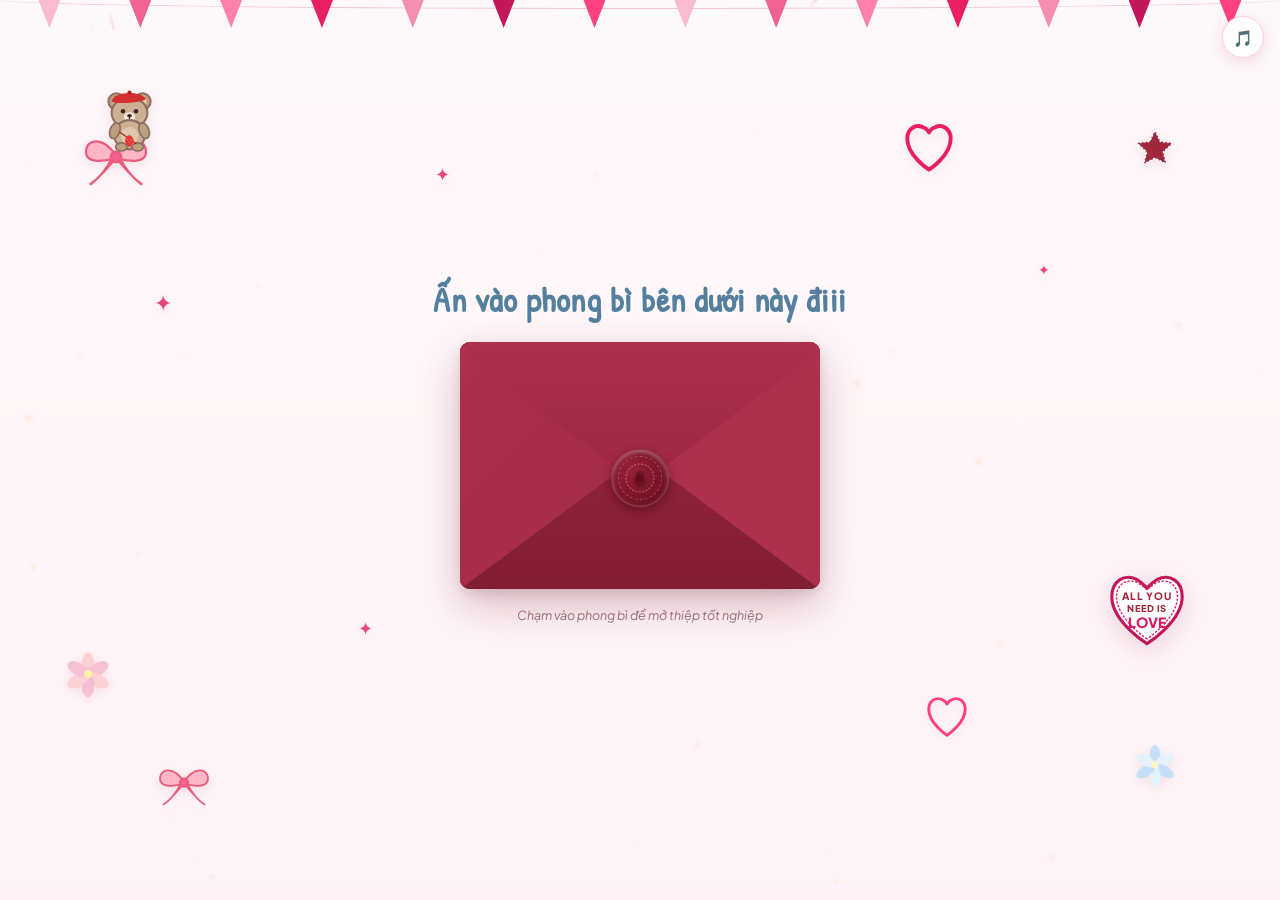
==== commit 094e4c6d: "update code" ====
--- a/index.html
+++ b/index.html
@@ -1,25 +1,30 @@
 <!DOCTYPE html>
 <html lang="vi">
+
 <head>
   <meta charset="UTF-8">
   <meta name="viewport" content="width=device-width, initial-scale=1.0, maximum-scale=5.0, viewport-fit=cover">
   <title>Thiệp Mời Lễ Tốt Nghiệp - Nguyễn Gia Vy 🎓</title>
-  
+
   <!-- Primary Meta Tags for Social Sharing -->
   <meta name="title" content="Thiệp Mời Lễ Tốt Nghiệp - Nguyễn Gia Vy 🎓">
-  <meta name="description" content="Thương mời bạn đến chung vui ngày lễ tốt nghiệp cùng Nguyễn Gia Vy tại Trường ĐH Công Nghiệp TP.HCM!">
+  <meta name="description"
+    content="Thương mời bạn đến chung vui ngày lễ tốt nghiệp cùng Nguyễn Gia Vy tại Trường ĐH Công Nghiệp TP.HCM!">
   <meta name="theme-color" content="#fff5f7">
   <meta name="apple-mobile-web-app-capable" content="yes">
   <meta name="apple-mobile-web-app-status-bar-style" content="black-translucent">
-  
-  <!-- Google Fonts: Patrick Hand / Caveat for handwritten cute prompt, Plus Jakarta Sans, Alex Brush -->
+
+  <!-- Google Fonts: Patrick Hand, Mali, Itim, Plus Jakarta Sans, Alex Brush -->
   <link rel="preconnect" href="https://fonts.googleapis.com">
   <link rel="preconnect" href="https://fonts.gstatic.com" crossorigin>
-  <link href="https://fonts.googleapis.com/css2?family=Caveat:wght@600;700&family=Alex+Brush&family=Cormorant+Garamond:ital,wght@0,600;0,700;1,400&family=Plus+Jakarta+Sans:wght@400;500;600;700&display=swap" rel="stylesheet">
-  
+  <link
+    href="https://fonts.googleapis.com/css2?family=Patrick+Hand&family=Mali:wght@600;700&family=Itim&family=Alex+Brush&family=Cormorant+Garamond:ital,wght@0,600;0,700;1,400&family=Plus+Jakarta+Sans:wght@400;500;600;700&display=swap"
+    rel="stylesheet">
+
   <!-- Stylesheet -->
   <link rel="stylesheet" href="style.css">
 </head>
+
 <body>
 
   <!-- Fullscreen Canvas for Floating Sparkles & Soft Petals -->
@@ -45,50 +50,53 @@
 
   <!-- Aesthetic Stickers Background Layer -->
   <div class="aesthetic-stickers-layer" aria-hidden="true">
-    
+
     <!-- Top-Left: Cute Teddy Bear with Red Beret & Strawberry Bag sitting on a Ribbon -->
     <div class="sticker sticker-bear-group">
       <!-- Pink Ribbon Under Bear -->
       <svg class="sticker-ribbon-bow" viewBox="0 0 100 80" fill="none">
-        <path d="M 50 40 C 35 15 10 15 10 35 C 10 50 35 48 50 42 C 65 48 90 50 90 35 C 90 15 65 15 50 40 Z" fill="#ffb6c7" stroke="#ea5b7c" stroke-width="3" stroke-linejoin="round"/>
-        <path d="M 45 42 C 38 58 25 72 15 78 C 22 75 35 60 48 45" fill="#ffb6c7" stroke="#ea5b7c" stroke-width="3"/>
-        <path d="M 55 42 C 62 58 75 72 85 78 C 78 75 65 60 52 45" fill="#ffb6c7" stroke="#ea5b7c" stroke-width="3"/>
-        <circle cx="50" cy="41" r="7" fill="#f06292" stroke="#ea5b7c" stroke-width="3"/>
+        <path d="M 50 40 C 35 15 10 15 10 35 C 10 50 35 48 50 42 C 65 48 90 50 90 35 C 90 15 65 15 50 40 Z"
+          fill="#ffb6c7" stroke="#ea5b7c" stroke-width="3" stroke-linejoin="round" />
+        <path d="M 45 42 C 38 58 25 72 15 78 C 22 75 35 60 48 45" fill="#ffb6c7" stroke="#ea5b7c" stroke-width="3" />
+        <path d="M 55 42 C 62 58 75 72 85 78 C 78 75 65 60 52 45" fill="#ffb6c7" stroke="#ea5b7c" stroke-width="3" />
+        <circle cx="50" cy="41" r="7" fill="#f06292" stroke="#ea5b7c" stroke-width="3" />
       </svg>
       <!-- Teddy Bear -->
       <svg class="sticker-teddy" viewBox="0 0 80 90" fill="none">
         <!-- Ears -->
-        <circle cx="24" cy="24" r="10" fill="#bfa07e" stroke="#8d6e63" stroke-width="2.5"/>
-        <circle cx="24" cy="24" r="5" fill="#e8c9b0"/>
-        <circle cx="56" cy="24" r="10" fill="#bfa07e" stroke="#8d6e63" stroke-width="2.5"/>
-        <circle cx="56" cy="24" r="5" fill="#e8c9b0"/>
+        <circle cx="24" cy="24" r="10" fill="#bfa07e" stroke="#8d6e63" stroke-width="2.5" />
+        <circle cx="24" cy="24" r="5" fill="#e8c9b0" />
+        <circle cx="56" cy="24" r="10" fill="#bfa07e" stroke="#8d6e63" stroke-width="2.5" />
+        <circle cx="56" cy="24" r="5" fill="#e8c9b0" />
         <!-- Head -->
-        <ellipse cx="40" cy="38" rx="22" ry="19" fill="#cbb092" stroke="#8d6e63" stroke-width="2.5"/>
+        <ellipse cx="40" cy="38" rx="22" ry="19" fill="#cbb092" stroke="#8d6e63" stroke-width="2.5" />
         <!-- Red Beret Hat -->
-        <path d="M 18 24 C 20 12 50 10 60 20 C 62 25 22 28 18 24 Z" fill="#d32f2f"/>
-        <circle cx="40" cy="13" r="2.5" fill="#b71c1c"/>
+        <path d="M 18 24 C 20 12 50 10 60 20 C 62 25 22 28 18 24 Z" fill="#d32f2f" />
+        <circle cx="40" cy="13" r="2.5" fill="#b71c1c" />
         <!-- Eyes & Snout -->
-        <circle cx="32" cy="36" r="2.8" fill="#3e2723"/>
-        <circle cx="48" cy="36" r="2.8" fill="#3e2723"/>
-        <ellipse cx="40" cy="43" rx="7" ry="5.5" fill="#f5ebe1"/>
-        <ellipse cx="40" cy="41.5" rx="3" ry="2" fill="#3e2723"/>
-        <path d="M 40 43.5 V 46" stroke="#3e2723" stroke-width="1.5" stroke-linecap="round"/>
+        <circle cx="32" cy="36" r="2.8" fill="#3e2723" />
+        <circle cx="48" cy="36" r="2.8" fill="#3e2723" />
+        <ellipse cx="40" cy="43" rx="7" ry="5.5" fill="#f5ebe1" />
+        <ellipse cx="40" cy="41.5" rx="3" ry="2" fill="#3e2723" />
+        <path d="M 40 43.5 V 46" stroke="#3e2723" stroke-width="1.5" stroke-linecap="round" />
         <!-- Body -->
-        <ellipse cx="40" cy="65" rx="19" ry="18" fill="#cbb092" stroke="#8d6e63" stroke-width="2.5"/>
-        <ellipse cx="40" cy="66" rx="11" ry="11" fill="#dfc6ad"/>
+        <ellipse cx="40" cy="65" rx="19" ry="18" fill="#cbb092" stroke="#8d6e63" stroke-width="2.5" />
+        <ellipse cx="40" cy="66" rx="11" ry="11" fill="#dfc6ad" />
         <!-- Paws -->
-        <ellipse cx="22" cy="60" rx="6" ry="10" fill="#bfa07e" stroke="#8d6e63" stroke-width="2" transform="rotate(20 22 60)"/>
-        <ellipse cx="58" cy="60" rx="6" ry="10" fill="#bfa07e" stroke="#8d6e63" stroke-width="2" transform="rotate(-20 58 60)"/>
-        <ellipse cx="30" cy="80" rx="7" ry="5" fill="#bfa07e" stroke="#8d6e63" stroke-width="2"/>
-        <ellipse cx="50" cy="80" rx="7" ry="5" fill="#bfa07e" stroke="#8d6e63" stroke-width="2"/>
+        <ellipse cx="22" cy="60" rx="6" ry="10" fill="#bfa07e" stroke="#8d6e63" stroke-width="2"
+          transform="rotate(20 22 60)" />
+        <ellipse cx="58" cy="60" rx="6" ry="10" fill="#bfa07e" stroke="#8d6e63" stroke-width="2"
+          transform="rotate(-20 58 60)" />
+        <ellipse cx="30" cy="80" rx="7" ry="5" fill="#bfa07e" stroke="#8d6e63" stroke-width="2" />
+        <ellipse cx="50" cy="80" rx="7" ry="5" fill="#bfa07e" stroke="#8d6e63" stroke-width="2" />
         <!-- Strawberry Bag -->
-        <path d="M 28 62 Q 40 70 48 76" stroke="#b71c1c" stroke-width="1.5" stroke-linecap="round"/>
+        <path d="M 28 62 Q 40 70 48 76" stroke="#b71c1c" stroke-width="1.5" stroke-linecap="round" />
         <g transform="translate(32, 64) scale(0.65)">
-          <path d="M 12 3 C 8 3 4 7 4 13 C 4 20 12 25 12 25 C 12 25 20 20 20 13 C 20 7 16 3 12 3 Z" fill="#e53935"/>
-          <path d="M 12 1 L 10 4 L 14 4 Z" fill="#43a047"/>
-          <circle cx="9" cy="11" r="0.9" fill="#fff" opacity="0.8"/>
-          <circle cx="15" cy="11" r="0.9" fill="#fff" opacity="0.8"/>
-          <circle cx="12" cy="16" r="0.9" fill="#fff" opacity="0.8"/>
+          <path d="M 12 3 C 8 3 4 7 4 13 C 4 20 12 25 12 25 C 12 25 20 20 20 13 C 20 7 16 3 12 3 Z" fill="#e53935" />
+          <path d="M 12 1 L 10 4 L 14 4 Z" fill="#43a047" />
+          <circle cx="9" cy="11" r="0.9" fill="#fff" opacity="0.8" />
+          <circle cx="15" cy="11" r="0.9" fill="#fff" opacity="0.8" />
+          <circle cx="12" cy="16" r="0.9" fill="#fff" opacity="0.8" />
         </g>
       </svg>
     </div>
@@ -96,13 +104,16 @@
     <!-- Top-Right: Hand-drawn Pink Heart & Stitched Red Star -->
     <div class="sticker sticker-heart-top">
       <svg viewBox="0 0 80 80" width="62" height="62" fill="none">
-        <path d="M 40 68 C 40 68 12 50 12 28 C 12 15 23 8 34 14 C 38 16 40 20 40 20 C 40 20 42 16 46 14 C 57 8 68 15 68 28 C 68 50 40 68 40 68 Z" stroke="#e91e63" stroke-width="5" stroke-linecap="round" stroke-linejoin="round"/>
+        <path
+          d="M 40 68 C 40 68 12 50 12 28 C 12 15 23 8 34 14 C 38 16 40 20 40 20 C 40 20 42 16 46 14 C 57 8 68 15 68 28 C 68 50 40 68 40 68 Z"
+          stroke="#e91e63" stroke-width="5" stroke-linecap="round" stroke-linejoin="round" />
       </svg>
     </div>
 
     <div class="sticker sticker-star-red">
       <svg viewBox="0 0 60 60" width="46" height="46" fill="none">
-        <path d="M 30 5 L 37 20 L 54 22 L 41 34 L 45 50 L 30 42 L 15 50 L 19 34 L 6 22 L 23 20 Z" fill="#a0283c" stroke="#ffffff" stroke-width="2" stroke-dasharray="3,2" stroke-linejoin="round"/>
+        <path d="M 30 5 L 37 20 L 54 22 L 41 34 L 45 50 L 30 42 L 15 50 L 19 34 L 6 22 L 23 20 Z" fill="#a0283c"
+          stroke="#ffffff" stroke-width="2" stroke-dasharray="3,2" stroke-linejoin="round" />
       </svg>
     </div>
 
@@ -116,18 +127,27 @@
     <div class="sticker sticker-love-badge">
       <svg viewBox="0 0 110 110" width="86" height="86" fill="none">
         <!-- Heart Base with stitched border -->
-        <path d="M 55 98 C 55 98 10 70 10 38 C 10 18 26 8 42 16 C 49 20 55 27 55 27 C 55 27 61 20 68 16 C 84 8 100 18 100 38 C 100 70 55 98 55 98 Z" fill="#ffffff" stroke="#c2185b" stroke-width="4"/>
-        <path d="M 55 92 C 55 92 16 66 16 38 C 16 22 29 14 43 20 C 49 24 55 29 55 29 C 55 29 61 24 67 20 C 81 14 94 22 94 38 C 94 66 55 92 55 92 Z" stroke="#e91e63" stroke-width="1.8" stroke-dasharray="3,2"/>
+        <path
+          d="M 55 98 C 55 98 10 70 10 38 C 10 18 26 8 42 16 C 49 20 55 27 55 27 C 55 27 61 20 68 16 C 84 8 100 18 100 38 C 100 70 55 98 55 98 Z"
+          fill="#ffffff" stroke="#c2185b" stroke-width="4" />
+        <path
+          d="M 55 92 C 55 92 16 66 16 38 C 16 22 29 14 43 20 C 49 24 55 29 55 29 C 55 29 61 24 67 20 C 81 14 94 22 94 38 C 94 66 55 92 55 92 Z"
+          stroke="#e91e63" stroke-width="1.8" stroke-dasharray="3,2" />
         <!-- Groovy Text -->
-        <text x="55" y="42" font-family="'Plus Jakarta Sans', sans-serif" font-weight="800" font-size="13" fill="#a0283c" text-anchor="middle" letter-spacing="1">ALL YOU</text>
-        <text x="55" y="58" font-family="'Plus Jakarta Sans', sans-serif" font-weight="800" font-size="12" fill="#a0283c" text-anchor="middle" letter-spacing="0.5">NEED IS</text>
-        <text x="55" y="78" font-family="'Plus Jakarta Sans', sans-serif" font-weight="900" font-size="18" fill="#d81b60" text-anchor="middle">LOVE</text>
+        <text x="55" y="42" font-family="'Plus Jakarta Sans', sans-serif" font-weight="800" font-size="13"
+          fill="#a0283c" text-anchor="middle" letter-spacing="1">ALL YOU</text>
+        <text x="55" y="58" font-family="'Plus Jakarta Sans', sans-serif" font-weight="800" font-size="12"
+          fill="#a0283c" text-anchor="middle" letter-spacing="0.5">NEED IS</text>
+        <text x="55" y="78" font-family="'Plus Jakarta Sans', sans-serif" font-weight="900" font-size="18"
+          fill="#d81b60" text-anchor="middle">LOVE</text>
       </svg>
     </div>
 
     <div class="sticker sticker-heart-bottom">
       <svg viewBox="0 0 80 80" width="52" height="52" fill="none">
-        <path d="M 40 68 C 40 68 12 50 12 28 C 12 15 23 8 34 14 C 38 16 40 20 40 20 C 40 20 42 16 46 14 C 57 8 68 15 68 28 C 68 50 40 68 40 68 Z" stroke="#ff4081" stroke-width="4.5" stroke-linecap="round" stroke-linejoin="round"/>
+        <path
+          d="M 40 68 C 40 68 12 50 12 28 C 12 15 23 8 34 14 C 38 16 40 20 40 20 C 40 20 42 16 46 14 C 57 8 68 15 68 28 C 68 50 40 68 40 68 Z"
+          stroke="#ff4081" stroke-width="4.5" stroke-linecap="round" stroke-linejoin="round" />
       </svg>
     </div>
 
@@ -135,13 +155,13 @@
     <div class="sticker sticker-flower-pink">
       <svg viewBox="0 0 60 60" width="48" height="48" fill="none">
         <g opacity="0.88">
-          <ellipse cx="30" cy="18" rx="8" ry="15" fill="#ffcdd2" transform="rotate(0 30 18)"/>
-          <ellipse cx="42" cy="24" rx="8" ry="15" fill="#f8bbd0" transform="rotate(60 42 24)"/>
-          <ellipse cx="42" cy="38" rx="8" ry="15" fill="#ffcdd2" transform="rotate(120 42 38)"/>
-          <ellipse cx="30" cy="44" rx="8" ry="15" fill="#f8bbd0" transform="rotate(180 30 44)"/>
-          <ellipse cx="18" cy="38" rx="8" ry="15" fill="#ffcdd2" transform="rotate(240 18 38)"/>
-          <ellipse cx="18" cy="24" rx="8" ry="15" fill="#f8bbd0" transform="rotate(300 18 24)"/>
-          <circle cx="30" cy="30" r="5" fill="#fff59d"/>
+          <ellipse cx="30" cy="18" rx="8" ry="15" fill="#ffcdd2" transform="rotate(0 30 18)" />
+          <ellipse cx="42" cy="24" rx="8" ry="15" fill="#f8bbd0" transform="rotate(60 42 24)" />
+          <ellipse cx="42" cy="38" rx="8" ry="15" fill="#ffcdd2" transform="rotate(120 42 38)" />
+          <ellipse cx="30" cy="44" rx="8" ry="15" fill="#f8bbd0" transform="rotate(180 30 44)" />
+          <ellipse cx="18" cy="38" rx="8" ry="15" fill="#ffcdd2" transform="rotate(240 18 38)" />
+          <ellipse cx="18" cy="24" rx="8" ry="15" fill="#f8bbd0" transform="rotate(300 18 24)" />
+          <circle cx="30" cy="30" r="5" fill="#fff59d" />
         </g>
       </svg>
     </div>
@@ -149,13 +169,13 @@
     <div class="sticker sticker-flower-blue">
       <svg viewBox="0 0 60 60" width="46" height="46" fill="none">
         <g opacity="0.85">
-          <ellipse cx="30" cy="18" rx="7" ry="14" fill="#bbdefb" transform="rotate(0 30 18)"/>
-          <ellipse cx="42" cy="24" rx="7" ry="14" fill="#e1f5fe" transform="rotate(60 42 24)"/>
-          <ellipse cx="42" cy="38" rx="7" ry="14" fill="#bbdefb" transform="rotate(120 42 38)"/>
-          <ellipse cx="30" cy="44" rx="7" ry="14" fill="#e1f5fe" transform="rotate(180 30 44)"/>
-          <ellipse cx="18" cy="38" rx="7" ry="14" fill="#bbdefb" transform="rotate(240 18 38)"/>
-          <ellipse cx="18" cy="24" rx="7" ry="14" fill="#e1f5fe" transform="rotate(300 18 24)"/>
-          <circle cx="30" cy="30" r="4.5" fill="#fff9c4"/>
+          <ellipse cx="30" cy="18" rx="7" ry="14" fill="#bbdefb" transform="rotate(0 30 18)" />
+          <ellipse cx="42" cy="24" rx="7" ry="14" fill="#e1f5fe" transform="rotate(60 42 24)" />
+          <ellipse cx="42" cy="38" rx="7" ry="14" fill="#bbdefb" transform="rotate(120 42 38)" />
+          <ellipse cx="30" cy="44" rx="7" ry="14" fill="#e1f5fe" transform="rotate(180 30 44)" />
+          <ellipse cx="18" cy="38" rx="7" ry="14" fill="#bbdefb" transform="rotate(240 18 38)" />
+          <ellipse cx="18" cy="24" rx="7" ry="14" fill="#e1f5fe" transform="rotate(300 18 24)" />
+          <circle cx="30" cy="30" r="4.5" fill="#fff9c4" />
         </g>
       </svg>
     </div>
@@ -163,26 +183,31 @@
     <!-- Bottom-Left Pink Ribbon Bow -->
     <div class="sticker sticker-bow-bottom">
       <svg viewBox="0 0 100 80" width="60" height="48" fill="none">
-        <path d="M 50 40 C 35 15 10 15 10 35 C 10 50 35 48 50 42 C 65 48 90 50 90 35 C 90 15 65 15 50 40 Z" fill="#ffb6c7" stroke="#ea5b7c" stroke-width="3" stroke-linejoin="round"/>
-        <path d="M 45 42 C 38 58 25 72 15 78 C 22 75 35 60 48 45" fill="#ffb6c7" stroke="#ea5b7c" stroke-width="3"/>
-        <path d="M 55 42 C 62 58 75 72 85 78 C 78 75 65 60 52 45" fill="#ffb6c7" stroke="#ea5b7c" stroke-width="3"/>
-        <circle cx="50" cy="41" r="7" fill="#f06292" stroke="#ea5b7c" stroke-width="3"/>
+        <path d="M 50 40 C 35 15 10 15 10 35 C 10 50 35 48 50 42 C 65 48 90 50 90 35 C 90 15 65 15 50 40 Z"
+          fill="#ffb6c7" stroke="#ea5b7c" stroke-width="3" stroke-linejoin="round" />
+        <path d="M 45 42 C 38 58 25 72 15 78 C 22 75 35 60 48 45" fill="#ffb6c7" stroke="#ea5b7c" stroke-width="3" />
+        <path d="M 55 42 C 62 58 75 72 85 78 C 78 75 65 60 52 45" fill="#ffb6c7" stroke="#ea5b7c" stroke-width="3" />
+        <circle cx="50" cy="41" r="7" fill="#f06292" stroke="#ea5b7c" stroke-width="3" />
       </svg>
     </div>
   </div>
 
   <!-- Central Screen: Realistic Burgundy Envelope with Wax Seal -->
   <main class="intro-screen">
-    
+
     <!-- Playful Handwritten Prompt -->
-    <p class="envelope-handwritten-prompt">Ấn vào phong bì bên dưới này điii</p>
+    <p class="envelope-handwritten-prompt" id="envelopePrompt">Ấn vào phong bì bên dưới này điii</p>
 
     <!-- The 3D Tactile Envelope Container -->
-    <div class="envelope-interactive" id="envelopeInteractive" role="button" tabindex="0" aria-label="Mở phong bì thiệp">
-      
+    <div class="envelope-interactive" id="envelopeInteractive" role="button" tabindex="0"
+      aria-label="Mở phong bì thiệp">
+
+      <!-- Personalized Nametag Ribbon on Envelope -->
+      <div class="envelope-nametag" id="envelopeNametag" style="display: none;"></div>
+
       <!-- Envelope Body -->
       <div class="envelope-container" id="envelopeContainer">
-        
+
         <!-- Back of Envelope -->
         <div class="envelope-back"></div>
 
@@ -202,10 +227,13 @@
           <div class="seal-texture">
             <!-- Embossed Floral Emblem on the wax -->
             <svg viewBox="0 0 32 32" class="seal-flower-icon" fill="none">
-              <circle cx="16" cy="16" r="14" stroke="rgba(255,255,255,0.3)" stroke-width="1.2" stroke-dasharray="2,1.5"/>
+              <circle cx="16" cy="16" r="14" stroke="rgba(255,255,255,0.3)" stroke-width="1.2"
+                stroke-dasharray="2,1.5" />
               <!-- Rose/Poppy flower embossed in wax -->
-              <path d="M 16 9 C 13 9 11 12 12 15 C 10 16 9 19 11 21 C 12 23 15 24 16 24 C 17 24 20 23 21 21 C 23 19 22 16 20 15 C 21 12 19 9 16 9 Z" fill="#6e1425" opacity="0.9"/>
-              <circle cx="16" cy="16" r="3.2" fill="#580f1e"/>
+              <path
+                d="M 16 9 C 13 9 11 12 12 15 C 10 16 9 19 11 21 C 12 23 15 24 16 24 C 17 24 20 23 21 21 C 23 19 22 16 20 15 C 21 12 19 9 16 9 Z"
+                fill="#6e1425" opacity="0.9" />
+              <circle cx="16" cy="16" r="3.2" fill="#580f1e" />
             </svg>
           </div>
           <div class="seal-shadow"></div>
@@ -223,7 +251,7 @@
   <section class="modal-invitation" id="invitationModal" aria-hidden="true">
     <div class="modal-backdrop" id="modalBackdrop"></div>
     <div class="modal-container">
-      
+
       <!-- Navigation Tabs (Thiệp Mời & Sơ Đồ) -->
       <div class="modal-nav">
         <button class="nav-tab active" data-tab="tab-invite">💌 Thiệp Mời</button>
@@ -233,9 +261,12 @@
 
       <!-- Scrollable Content Area -->
       <div class="modal-scroll-area">
-        
+
         <!-- Tab 1: Invitation Card (1.png / 2.png / 3.png) -->
         <div class="tab-pane active" id="tab-invite">
+          <!-- Personalized Greeting Badge -->
+          <div class="modal-guest-badge" id="modalGuestBadge" style="display: none;"></div>
+
           <!-- Time Slot Selector -->
           <div class="time-selector">
             <span class="selector-label">Chọn khung giờ dự lễ:</span>
@@ -250,22 +281,6 @@
           <div class="invitation-image-wrap">
             <img src="1.png" alt="Thiệp Mời Lễ Tốt Nghiệp Gia Vy" class="card-photo" id="invitePhoto">
           </div>
-
-          <!-- Quick Event Utilities -->
-          <div class="event-utilities">
-            <a href="https://calendar.google.com/calendar/render?action=TEMPLATE&text=L%E1%BB%85+T%E1%BB%91t+Nghi%E1%BB%87p+-+Nguy%E1%BB%85n+Gia+Vy&dates=20261122T023000Z/20261122T050000Z&details=L%E1%BB%85+trao+b%E1%BA%B1ng+t%E1%BB%91t+nghi%E1%BB%87p+Nguy%E1%BB%85n+Gia+Vy+-+Kh%C3%B3a+17+Ng%C3%A0nh+Marketing.+S%C4%90T%3A+0941653262&location=Tr%C6%B0%E1%BB%9Dng+%C4%90%E1%BA%A1i+h%E1%BB%8Dc+C%C3%B4ng+nghi%E1%BB%87p+TP.HCM+-+12+Nguy%E1%BB%85n+V%C4%83n+B%E1%BA%A3o%2C+G%C3%B2+V%E1%BA%A5p%2C+TP.HCM" target="_blank" rel="noopener noreferrer" class="util-btn calendar-btn">
-              <span>📅 Thêm vào Google Lịch</span>
-            </a>
-            
-            <div class="utility-row">
-              <a href="1.png" download="Thiep-Tot-Nghiep-Gia-Vy.png" class="util-btn download-btn" id="downloadCardBtn">
-                <span>📥 Tải thiệp về máy</span>
-              </a>
-              <button class="util-btn share-btn" id="shareBtn">
-                <span>🔗 Sao chép link</span>
-              </button>
-            </div>
-          </div>
         </div>
 
         <!-- Tab 2: Map & Directions (4.png) -->
@@ -280,7 +295,8 @@
               <span class="link-icon">📞</span>
               <span>Gọi cho Vy (0941 653 262)</span>
             </a>
-            <a href="https://maps.google.com/?q=12+Nguyen+Van+Bao+Phuong+4+Go+Vap+Ho+Chi+Minh" target="_blank" rel="noopener noreferrer" class="action-link link-maps">
+            <a href="https://maps.google.com/?q=12+Nguyen+Van+Bao+Phuong+4+Go+Vap+Ho+Chi+Minh" target="_blank"
+              rel="noopener noreferrer" class="action-link link-maps">
               <span class="link-icon">📍</span>
               <span>Mở Google Maps chỉ đường</span>
             </a>
@@ -289,11 +305,6 @@
 
       </div>
 
-      <!-- Modal Footer -->
-      <div class="modal-footer-bar">
-        <button class="btn-replay" id="replayBtn">💌 Đóng & xem lại phong bì</button>
-      </div>
-      
     </div>
   </section>
 
@@ -308,4 +319,5 @@
   <!-- JavaScript -->
   <script src="script.js"></script>
 </body>
-</html>
+
+</html>
--- a/style.css
+++ b/style.css
@@ -22,7 +22,8 @@
   -webkit-tap-highlight-color: transparent;
 }
 
-html, body {
+html,
+body {
   width: 100%;
   height: 100%;
   height: 100dvh;
@@ -87,26 +88,75 @@
 }
 
 @keyframes flagSway {
-  0% { transform: rotate(0deg); }
-  50% { transform: rotate(2.5deg); }
-  100% { transform: rotate(-2.5deg); }
+  0% {
+    transform: rotate(0deg);
+  }
+
+  50% {
+    transform: rotate(2.5deg);
+  }
+
+  100% {
+    transform: rotate(-2.5deg);
+  }
 }
 
 /* Alternating cute pastel pink to rose shades */
-.flag-1  { background: #f8bbd0; }
-.flag-2  { background: #f06292; }
-.flag-3  { background: #ff80ab; }
-.flag-4  { background: #e91e63; }
-.flag-5  { background: #f48fb1; }
-.flag-6  { background: #c2185b; }
-.flag-7  { background: #ff4081; }
-.flag-8  { background: #f8bbd0; }
-.flag-9  { background: #f06292; }
-.flag-10 { background: #ff80ab; }
-.flag-11 { background: #e91e63; }
-.flag-12 { background: #f48fb1; }
-.flag-13 { background: #c2185b; }
-.flag-14 { background: #ff4081; }
+.flag-1 {
+  background: #f8bbd0;
+}
+
+.flag-2 {
+  background: #f06292;
+}
+
+.flag-3 {
+  background: #ff80ab;
+}
+
+.flag-4 {
+  background: #e91e63;
+}
+
+.flag-5 {
+  background: #f48fb1;
+}
+
+.flag-6 {
+  background: #c2185b;
+}
+
+.flag-7 {
+  background: #ff4081;
+}
+
+.flag-8 {
+  background: #f8bbd0;
+}
+
+.flag-9 {
+  background: #f06292;
+}
+
+.flag-10 {
+  background: #ff80ab;
+}
+
+.flag-11 {
+  background: #e91e63;
+}
+
+.flag-12 {
+  background: #f48fb1;
+}
+
+.flag-13 {
+  background: #c2185b;
+}
+
+.flag-14 {
+  background: #ff4081;
+}
 
 /* ==========================================
    3. AESTHETIC STICKERS COLLAGE LAYER
@@ -170,14 +220,43 @@
   animation: sparkleTwinkle 2.5s ease-in-out infinite alternate;
 }
 
-.sp-1 { top: 18%; left: 34%; animation-delay: 0.2s; }
-.sp-2 { top: 32%; left: 12%; animation-delay: 0.8s; font-size: 1.4rem; }
-.sp-3 { top: 29%; right: 18%; animation-delay: 1.2s; font-size: 0.85rem; }
-.sp-4 { bottom: 29%; left: 28%; animation-delay: 0.5s; }
+.sp-1 {
+  top: 18%;
+  left: 34%;
+  animation-delay: 0.2s;
+}
+
+.sp-2 {
+  top: 32%;
+  left: 12%;
+  animation-delay: 0.8s;
+  font-size: 1.4rem;
+}
+
+.sp-3 {
+  top: 29%;
+  right: 18%;
+  animation-delay: 1.2s;
+  font-size: 0.85rem;
+}
+
+.sp-4 {
+  bottom: 29%;
+  left: 28%;
+  animation-delay: 0.5s;
+}
 
 @keyframes sparkleTwinkle {
-  0% { transform: scale(0.8); opacity: 0.4; }
-  100% { transform: scale(1.25); opacity: 0.95; filter: drop-shadow(0 0 3px #f48fb1); }
+  0% {
+    transform: scale(0.8);
+    opacity: 0.4;
+  }
+
+  100% {
+    transform: scale(1.25);
+    opacity: 0.95;
+    filter: drop-shadow(0 0 3px #f48fb1);
+  }
 }
 
 /* "ALL YOU NEED IS LOVE" Vintage Badge (Bottom-Right) */
@@ -216,18 +295,33 @@
 }
 
 @keyframes stickerFloat1 {
-  0% { transform: translateY(0) rotate(0deg); }
-  100% { transform: translateY(-5px) rotate(2deg); }
+  0% {
+    transform: translateY(0) rotate(0deg);
+  }
+
+  100% {
+    transform: translateY(-5px) rotate(2deg);
+  }
 }
 
 @keyframes stickerFloat2 {
-  0% { transform: translateY(0) rotate(0deg); }
-  100% { transform: translateY(4px) rotate(-2deg); }
+  0% {
+    transform: translateY(0) rotate(0deg);
+  }
+
+  100% {
+    transform: translateY(4px) rotate(-2deg);
+  }
 }
 
 @keyframes stickerRotate {
-  0% { transform: rotate(0deg); }
-  100% { transform: rotate(360deg); }
+  0% {
+    transform: rotate(0deg);
+  }
+
+  100% {
+    transform: rotate(360deg);
+  }
 }
 
 /* ==========================================================================
@@ -248,8 +342,8 @@
 
 /* Playful Handwritten Prompt */
 .envelope-handwritten-prompt {
-  font-family: 'Caveat', cursive, sans-serif;
-  font-size: 1.85rem;
+  font-family: 'Patrick Hand', 'Mali', 'Itim', cursive, sans-serif;
+  font-size: 1.95rem;
   font-weight: 700;
   color: var(--prompt-blue);
   text-shadow: 0 1px 3px rgba(255, 255, 255, 0.95);
@@ -259,16 +353,35 @@
   animation: promptWiggle 3.5s ease-in-out infinite alternate;
 }
 
+.guest-name-accent {
+  color: #c2185b;
+  text-decoration: underline wavy #ff80ab;
+}
+
+.prompt-hint-small {
+  display: block;
+  font-size: 1.12rem;
+  font-weight: 500;
+  color: #457b9d;
+  margin-top: 4px;
+}
+
 @keyframes promptWiggle {
-  0% { transform: translateY(0) rotate(-0.5deg); }
-  100% { transform: translateY(-3px) rotate(0.8deg); }
+  0% {
+    transform: translateY(0) rotate(-0.5deg);
+  }
+
+  100% {
+    transform: translateY(-3px) rotate(0.8deg);
+  }
 }
 
 /* Envelope Interactive Container */
 .envelope-interactive {
   position: relative;
   width: min(88vw, 330px);
-  aspect-ratio: 4 / 2.75; /* Standard chic greeting card envelope ratio */
+  aspect-ratio: 4 / 2.75;
+  /* Standard chic greeting card envelope ratio */
   cursor: pointer;
   perspective: 1000px;
   outline: none;
@@ -331,12 +444,27 @@
   border-radius: 10px;
   z-index: 3;
   pointer-events: none;
-  /* Created via CSS clip-path triangles simulating folded paper */
-  background: 
-    linear-gradient(to top right, var(--envelope-wine-light) 50%, transparent 50%) left / 50% 100% no-repeat,
-    linear-gradient(to top left, var(--envelope-wine-light) 50%, transparent 50%) right / 50% 100% no-repeat,
-    linear-gradient(to top, var(--envelope-wine) 0%, var(--envelope-wine-dark) 100%) bottom / 100% 55% no-repeat;
-  filter: drop-shadow(0 -2px 3px rgba(0, 0, 0, 0.08));
+  overflow: hidden;
+  clip-path: polygon(0 0, 50% 50%, 100% 0, 100% 100%, 0 100%);
+  background: var(--envelope-wine-light);
+}
+
+.envelope-pocket::before {
+  content: '';
+  position: absolute;
+  inset: 0;
+  background: linear-gradient(135deg, var(--envelope-wine-light) 0%, var(--envelope-wine) 100%);
+  clip-path: polygon(0 0, 53% 50%, 0 100%);
+  filter: drop-shadow(2px 0 3px rgba(0, 0, 0, 0.15));
+}
+
+.envelope-pocket::after {
+  content: '';
+  position: absolute;
+  inset: 0;
+  background: linear-gradient(to top, var(--envelope-wine-dark) 0%, var(--envelope-wine) 100%);
+  clip-path: polygon(0 100%, 100% 100%, 50% 46%);
+  filter: drop-shadow(0 -3px 4px rgba(0, 0, 0, 0.2));
 }
 
 /* Top Triangular Flap */
@@ -345,19 +473,19 @@
   top: 0;
   left: 0;
   width: 100%;
-  height: 56%;
+  height: 58%;
   background: linear-gradient(180deg, var(--envelope-wine-light) 0%, var(--envelope-wine) 100%);
-  clip-path: polygon(0 0, 100% 0, 50% 100%);
+  clip-path: polygon(8px 0, calc(100% - 8px) 0, 100% 8px, 50% 100%, 0 8px);
   transform-origin: top center;
   z-index: 5;
   transition: transform 0.6s cubic-bezier(0.4, 0, 0.2, 1);
-  filter: drop-shadow(0 4px 6px rgba(0, 0, 0, 0.15));
+  filter: drop-shadow(0 4px 6px rgba(0, 0, 0, 0.22));
 }
 
 /* Center Wax Seal (Con dấu sáp đỏ niêm phong) */
 .wax-seal {
   position: absolute;
-  top: 54%;
+  top: 55%;
   left: 50%;
   transform: translate(-50%, -50%);
   width: 58px;
@@ -419,6 +547,54 @@
   margin-top: 18px;
   font-style: italic;
   text-shadow: 0 1px 2px rgba(255, 255, 255, 0.9);
+}
+
+/* Envelope Name Tag */
+.envelope-nametag {
+  position: absolute;
+  top: -12px;
+  right: 12px;
+  background: #ffffff;
+  color: var(--envelope-wine);
+  font-family: 'Patrick Hand', cursive, sans-serif;
+  font-weight: 700;
+  font-size: 1.15rem;
+  padding: 4px 14px;
+  border-radius: 14px;
+  box-shadow: 0 4px 12px rgba(120, 20, 45, 0.22);
+  border: 1.5px dashed #ea5b7c;
+  transform: rotate(3deg);
+  z-index: 8;
+  animation: nametagWiggle 3s ease-in-out infinite alternate;
+}
+
+@keyframes nametagWiggle {
+  0% { transform: rotate(3deg) translateY(0); }
+  100% { transform: rotate(1deg) translateY(-2px); }
+}
+
+/* Modal Guest Badge */
+.modal-guest-badge {
+  background: linear-gradient(135deg, #fff0f5 0%, #ffe4ec 100%);
+  border: 1px solid #ffd4e2;
+  border-radius: 14px;
+  padding: 8px 14px;
+  font-size: 0.88rem;
+  font-weight: 600;
+  color: var(--envelope-wine);
+  text-align: center;
+  margin-bottom: 10px;
+  width: 100%;
+  animation: badgeSlideDown 0.3s ease;
+}
+
+@keyframes badgeSlideDown {
+  from { opacity: 0; transform: translateY(-6px); }
+  to { opacity: 1; transform: translateY(0); }
+}
+
+.modal-guest-badge strong {
+  color: #c2185b;
 }
 
 /* ==========================================================================
@@ -520,7 +696,7 @@
   flex: 1;
   overflow-y: auto;
   -webkit-overflow-scrolling: touch;
-  padding: 12px 14px;
+  padding: 12px 14px 16px;
   display: flex;
   flex-direction: column;
 }
@@ -578,7 +754,8 @@
 }
 
 /* Card Image Wrappers */
-.invitation-image-wrap, .map-image-wrap {
+.invitation-image-wrap,
+.map-image-wrap {
   width: 100%;
   border-radius: 18px;
   overflow: hidden;
@@ -740,9 +917,17 @@
 }
 
 @keyframes audioRipple {
-  0% { box-shadow: 0 0 0 0 rgba(233, 30, 99, 0.4); }
-  70% { box-shadow: 0 0 0 10px rgba(233, 30, 99, 0); }
-  100% { box-shadow: 0 0 0 0 rgba(233, 30, 99, 0); }
+  0% {
+    box-shadow: 0 0 0 0 rgba(233, 30, 99, 0.4);
+  }
+
+  70% {
+    box-shadow: 0 0 0 10px rgba(233, 30, 99, 0);
+  }
+
+  100% {
+    box-shadow: 0 0 0 0 rgba(233, 30, 99, 0);
+  }
 }
 
 .toast-popup {
@@ -785,4 +970,4 @@
     max-width: 440px;
     max-height: 88dvh;
   }
-}
+}
